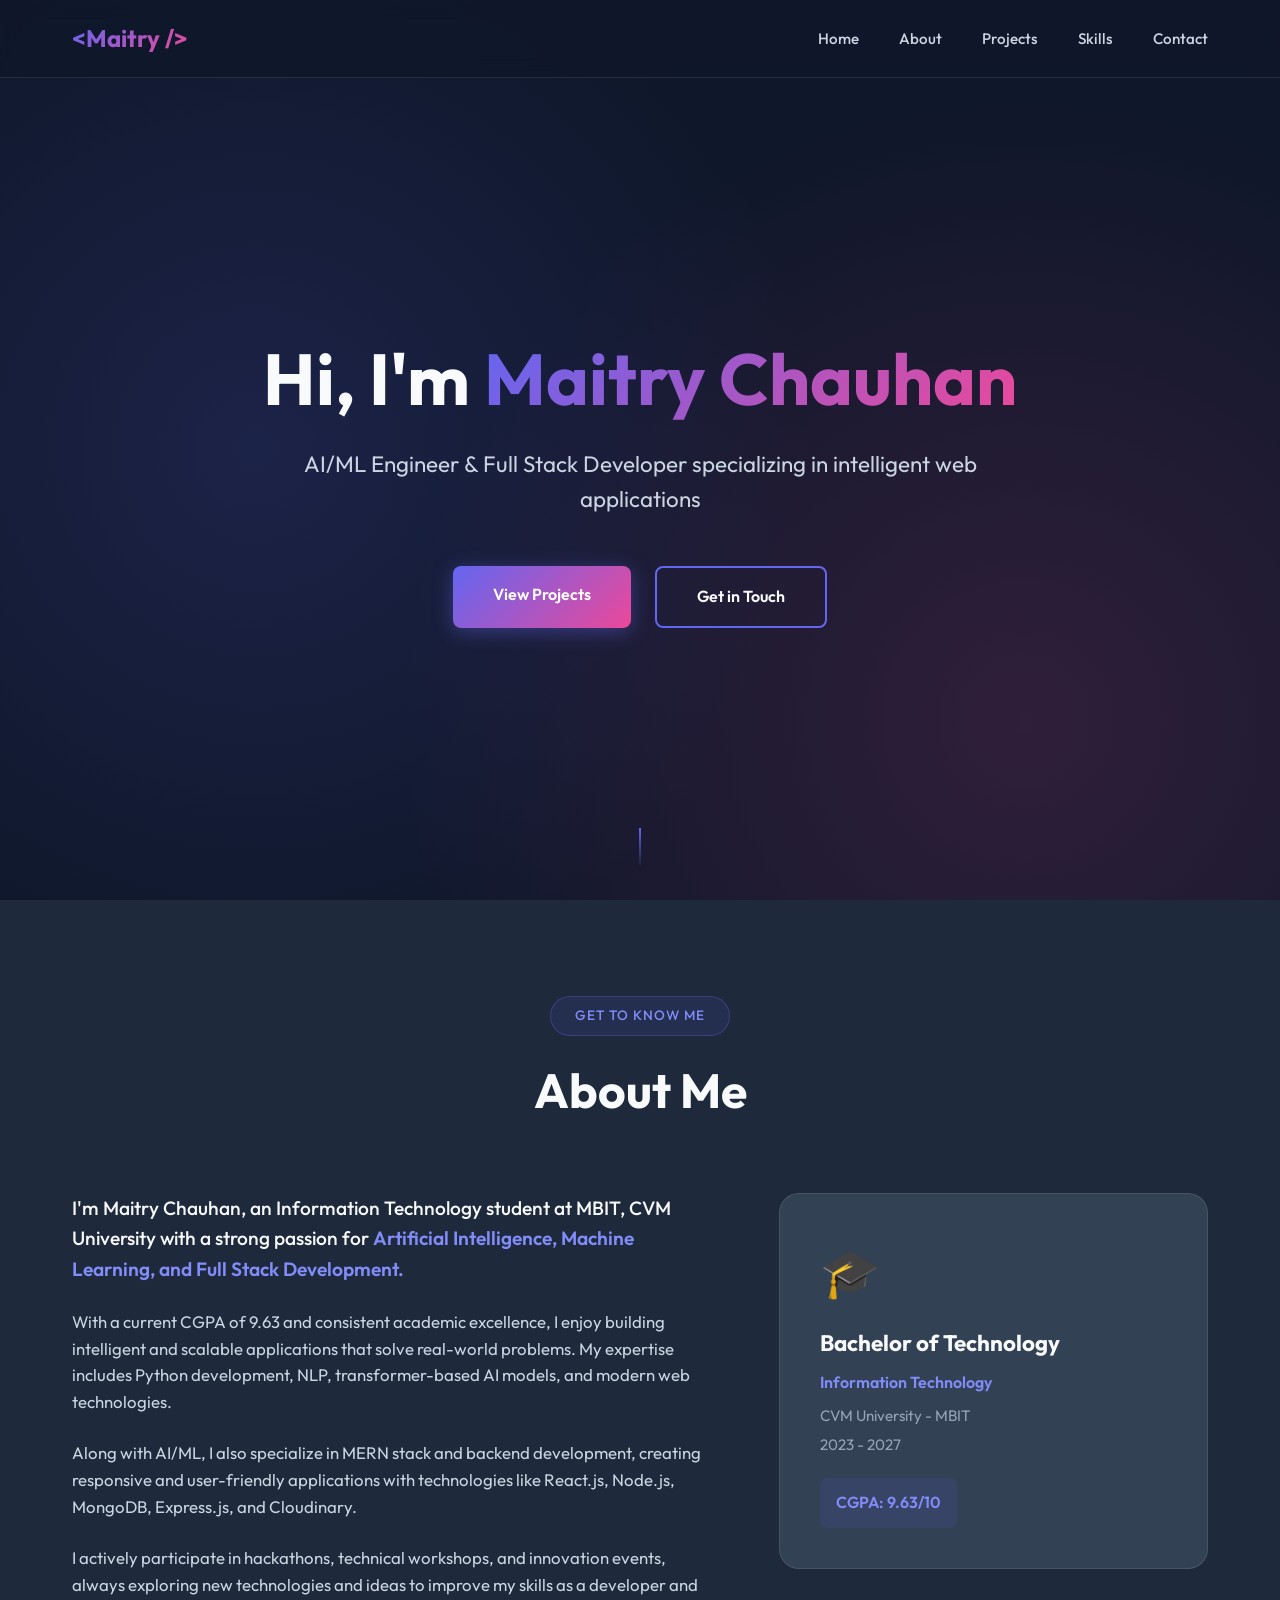
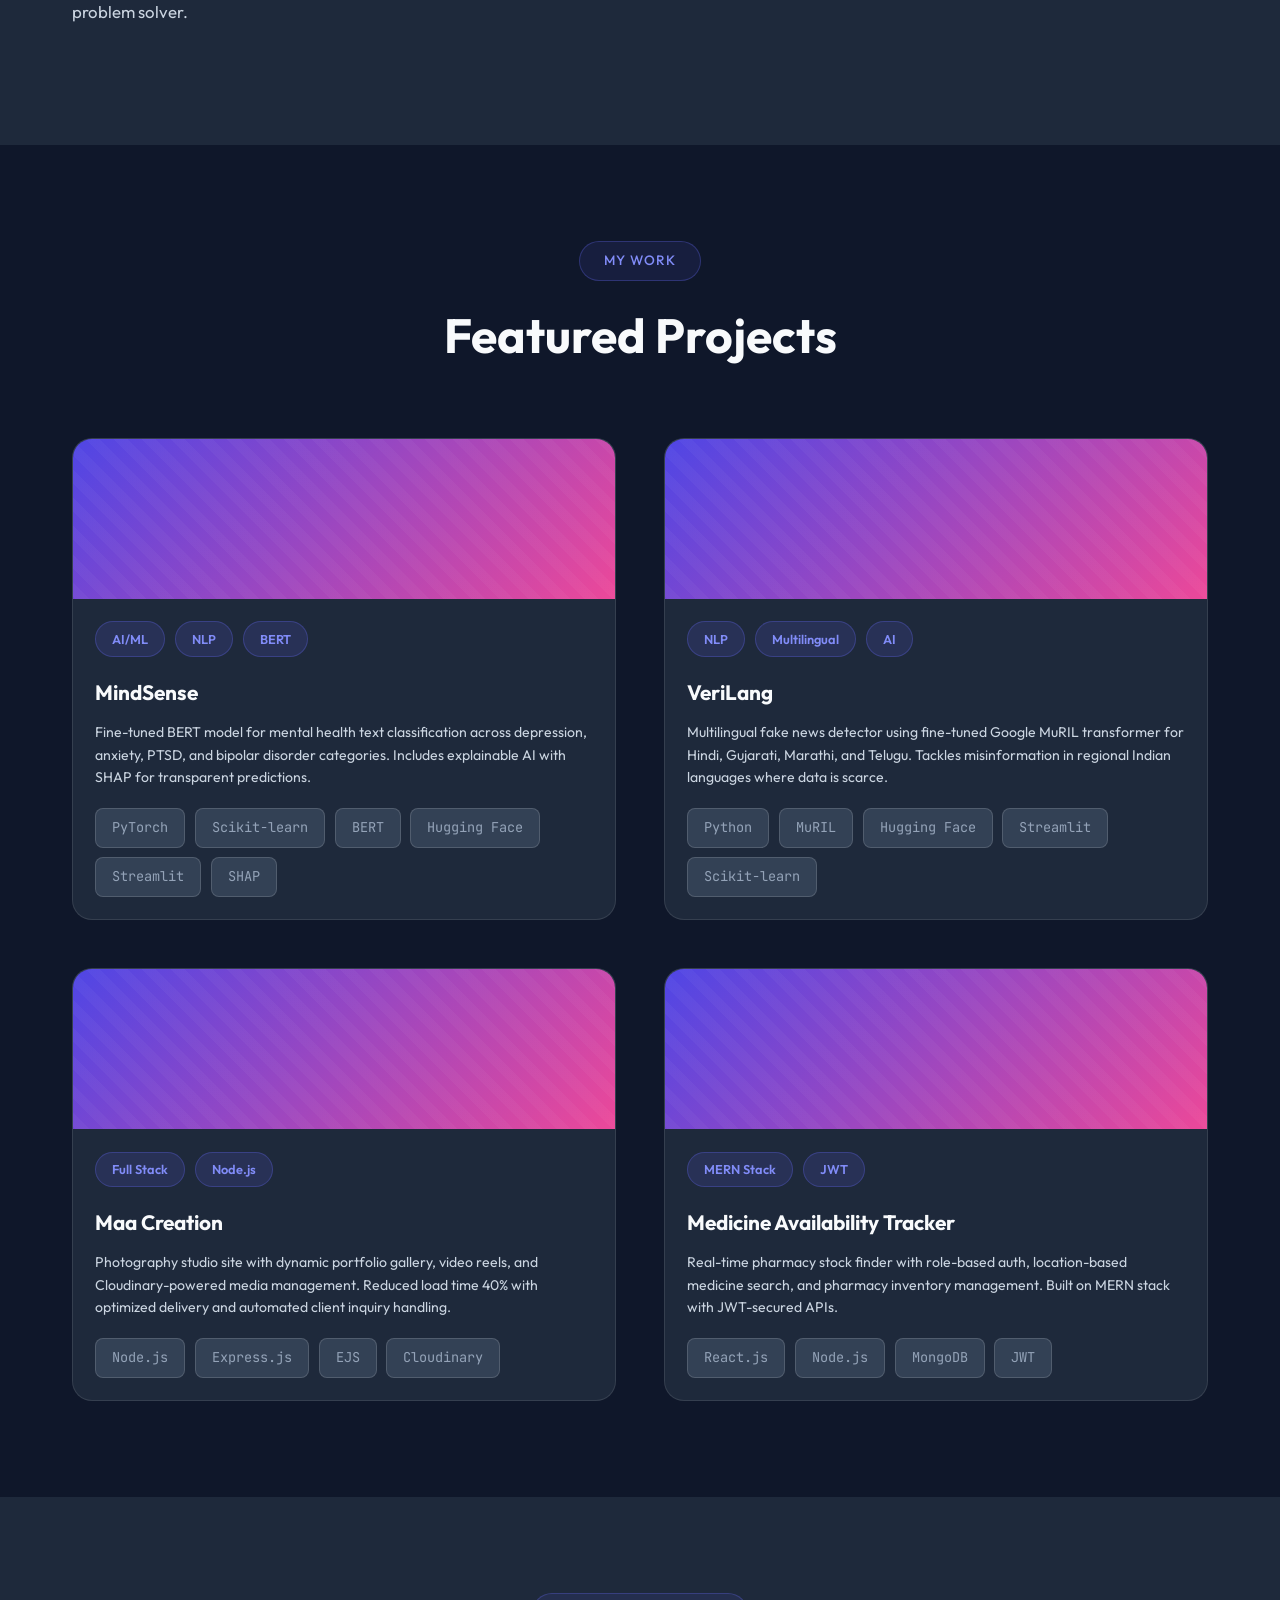
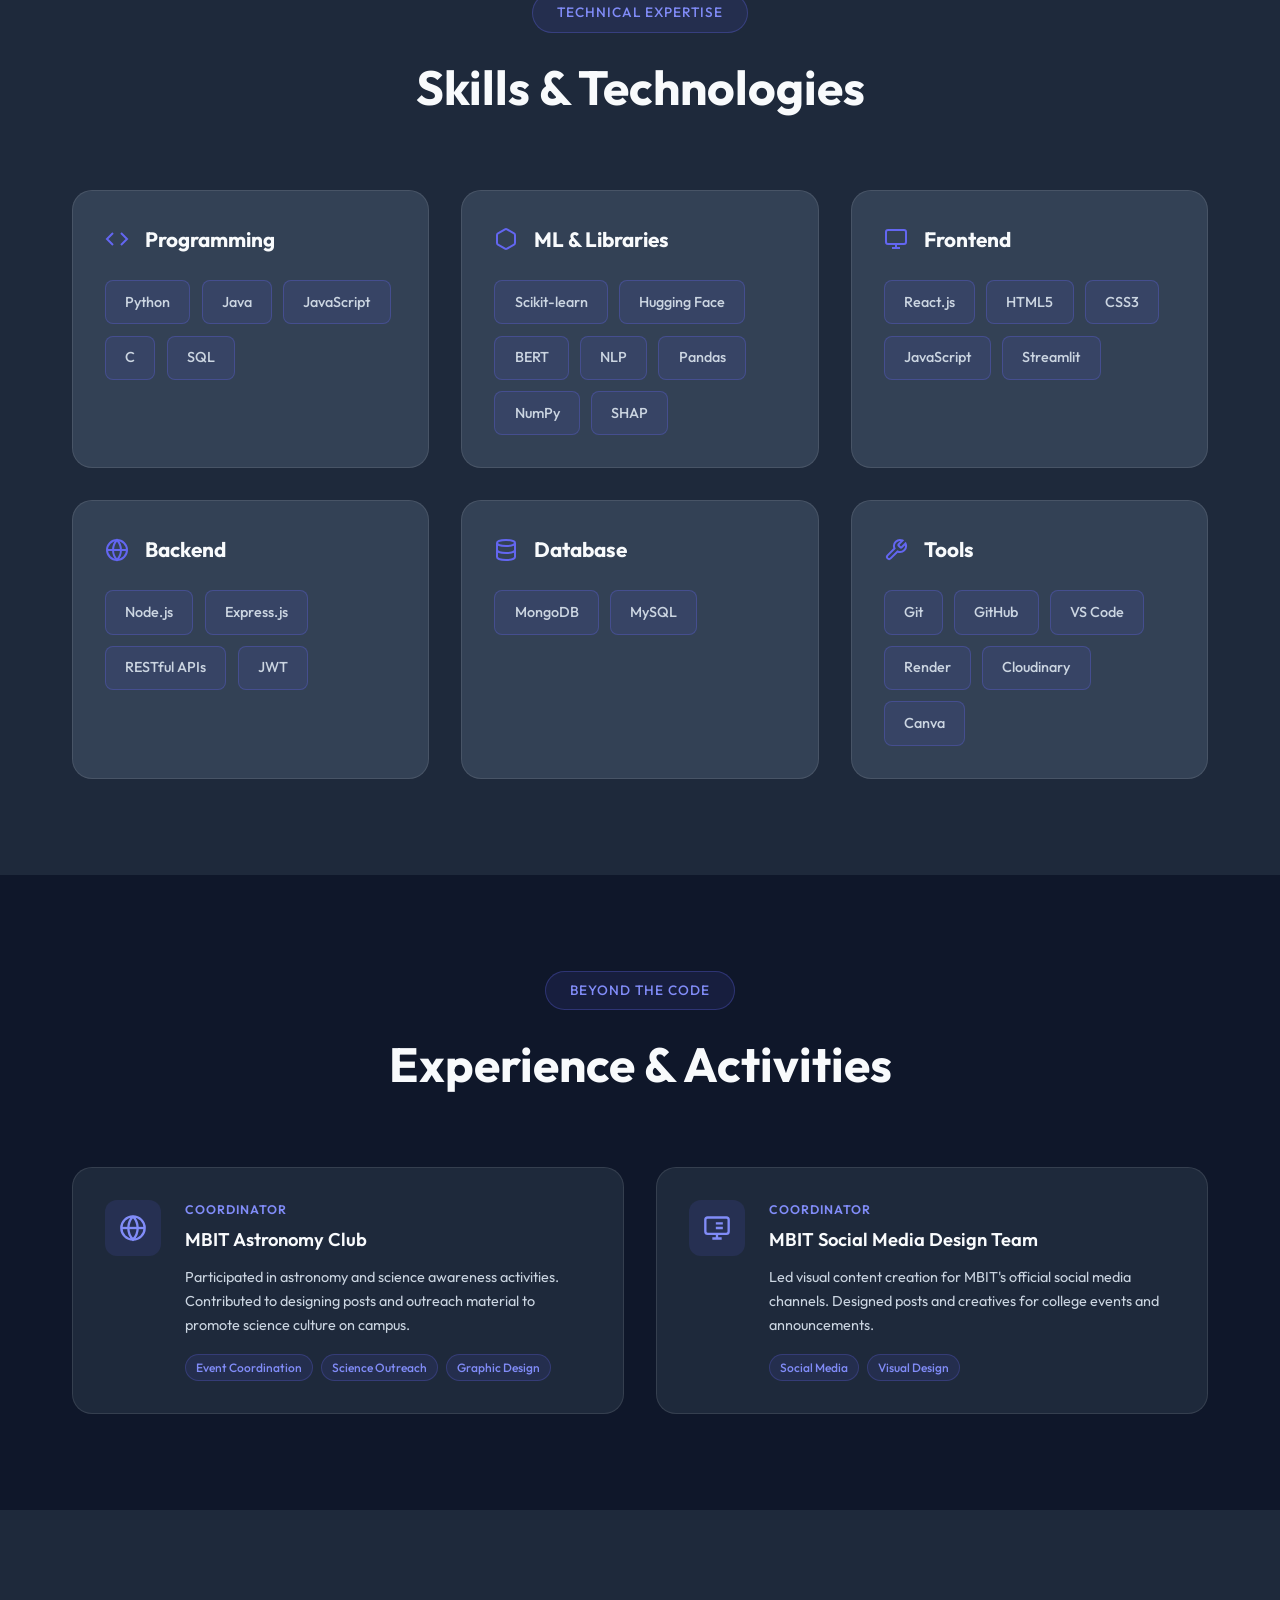
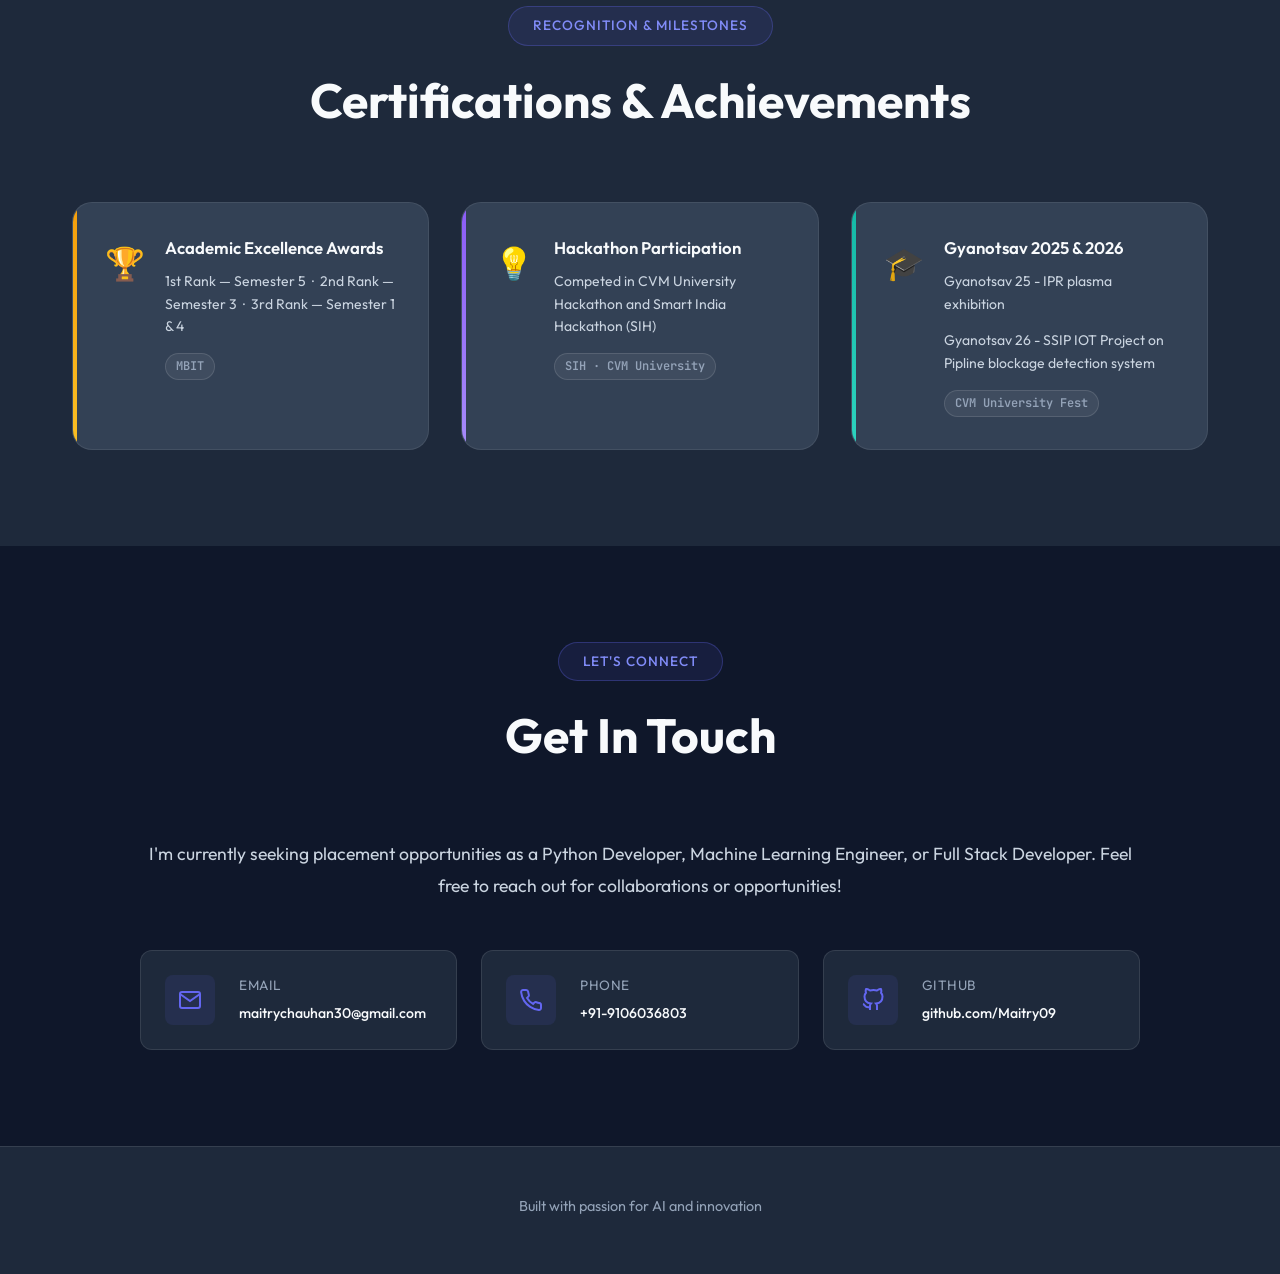
==== index.html @ 86cf78a1 "Rename cv.html to index.html" ====
<!DOCTYPE html>
<html lang="en">
<head>
    <meta charset="UTF-8">
    <meta name="viewport" content="width=device-width, initial-scale=1.0">
    <title>Maitry Chauhan | AI/ML & Full Stack Developer</title>
    <link rel="stylesheet" href="cv.css">
    <link rel="preconnect" href="https://fonts.googleapis.com">
    <link rel="preconnect" href="https://fonts.gstatic.com" crossorigin>
    <link href="https://fonts.googleapis.com/css2?family=Outfit:wght@300;400;500;600;700&family=JetBrains+Mono:wght@400;500&display=swap" rel="stylesheet">
</head>
<body>
    <!-- Navigation -->
    <nav class="navbar">
        <div class="container">
            <div class="nav-brand">&lt;Maitry /&gt;</div>
            <ul class="nav-menu">
                <li><a href="#home" class="nav-link">Home</a></li>
                <li><a href="#about" class="nav-link">About</a></li>
                <li><a href="#projects" class="nav-link">Projects</a></li>
                <li><a href="#skills" class="nav-link">Skills</a></li>
                <li><a href="#contact" class="nav-link">Contact</a></li>
            </ul>
            <div class="hamburger">
                <span></span>
                <span></span>
                <span></span>
            </div>
        </div>
    </nav>

    <!-- Hero Section -->
    <section id="home" class="hero">
        <div class="hero-bg"></div>
        <div class="container">
            <div class="hero-content">
                <h1 class="hero-title">
                    Hi, I'm <span class="gradient-text">Maitry Chauhan</span>
                </h1>
                <p class="hero-subtitle">
                    AI/ML Engineer & Full Stack Developer specializing in intelligent web applications
                </p>
                <div class="hero-cta">
                    <a href="#projects" class="btn btn-primary">View Projects</a>
                    <a href="#contact" class="btn btn-secondary">Get in Touch</a>
                </div>
            </div>
        </div>
        <div class="scroll-indicator">
            <div class="scroll-line"></div>
        </div>
    </section>

    <!-- About Section -->
    <section id="about" class="about">
        <div class="container">
            <div class="section-header">
                <span class="section-tag">Get to know me</span>
                <h2 class="section-title">About Me</h2>
            </div>
            <div class="about-content">
                <div class="about-text">
                    <p class="lead">
                        I'm Maitry Chauhan, an Information Technology student at MBIT, CVM University with a strong passion for 
                        <span class="highlight">Artificial Intelligence, Machine Learning, and Full Stack Development.</span> 
                    </p>
                    <p>
                        With a current CGPA of 9.63 and consistent academic excellence, I enjoy building intelligent and scalable applications that solve real-world problems. My expertise includes Python development, NLP, transformer-based AI models, and modern web technologies.
                    </p>
                    <p>
                        Along with AI/ML, I also specialize in MERN stack and backend development, creating responsive and user-friendly applications with technologies like React.js, Node.js, MongoDB, Express.js, and Cloudinary.
                    </p>
                    <p>
                        I actively participate in hackathons, technical workshops, and innovation events, always exploring new technologies and ideas to improve my skills as a developer and problem solver.
                    </p>
                </div>
                <div class="about-education">
                    <div class="education-card">
                        <div class="education-icon">🎓</div>
                        <h3>Bachelor of Technology</h3>
                        <p class="education-major">Information Technology</p>
                        <p class="education-school">CVM University - MBIT</p>
                        <p class="education-year">2023 - 2027</p>
                        <div class="education-grade">CGPA: 9.63/10</div>
                    </div>
                </div>
            </div>
        </div>
    </section>

    <!-- Projects Section -->
    <section id="projects" class="projects">
        <div class="container">
            <div class="section-header">
                <span class="section-tag">My work</span>
                <h2 class="section-title">Featured Projects</h2>
            </div>
            <div class="projects-grid">
                <!-- Project 1 -->
                <div class="project-card">
                    <div class="project-image">
                        <div class="project-overlay">
                            <div class="project-links">
                                <a href="https://mindsense.streamlit.app" target="_blank" class="project-link">
                                    <svg width="18" height="18" viewBox="0 0 24 24" fill="none" stroke="currentColor" stroke-width="2">
                                        <path d="M18 13v6a2 2 0 0 1-2 2H5a2 2 0 0 1-2-2V8a2 2 0 0 1 2-2h6"></path>
                                        <polyline points="15 3 21 3 21 9"></polyline>
                                        <line x1="10" y1="14" x2="21" y2="3"></line>
                                    </svg>
                                    Live Demo
                                </a>
                                <a href="https://github.com/Maitry09/mindsense-mental-health" target="_blank" class="project-link project-link-gh">
                                    <svg width="18" height="18" viewBox="0 0 24 24" fill="none" stroke="currentColor" stroke-width="2">
                                        <path d="M9 19c-5 1.5-5-2.5-7-3m14 6v-3.87a3.37 3.37 0 0 0-.94-2.61c3.14-.35 6.44-1.54 6.44-7A5.44 5.44 0 0 0 20 4.77 5.07 5.07 0 0 0 19.91 1S18.73.65 16 2.48a13.38 13.38 0 0 0-7 0C6.27.65 5.09 1 5.09 1A5.07 5.07 0 0 0 5 4.77a5.44 5.44 0 0 0-1.5 3.78c0 5.42 3.3 6.61 6.44 7A3.37 3.37 0 0 0 9 18.13V22"></path>
                                    </svg>
                                    GitHub
                                </a>
                            </div>
                        </div>
                    </div>
                    <div class="project-content">
                        <div class="project-tags">
                            <span class="tag">AI/ML</span>
                            <span class="tag">NLP</span>
                            <span class="tag">BERT</span>
                        </div>
                        <h3 class="project-title">MindSense</h3>
                        <p class="project-description">
                            Fine-tuned BERT model for mental health text classification across depression, anxiety, PTSD, and bipolar disorder categories. Includes explainable AI with SHAP for transparent predictions.
                        </p>
                        <div class="project-tech">
                            <span>PyTorch</span>
                            <span>Scikit-learn</span>
                            <span>BERT</span>
                            <span>Hugging Face</span>
                            <span>Streamlit</span>
                            <span>SHAP</span>
                        </div>
                    </div>
                </div>

                <!-- Project 2 -->
                <div class="project-card">
                    <div class="project-image">
                        <div class="project-overlay">
                            <div class="project-links">
                                <a href="https://verilang.streamlit.app" target="_blank" class="project-link">
                                    <svg width="18" height="18" viewBox="0 0 24 24" fill="none" stroke="currentColor" stroke-width="2">
                                        <path d="M18 13v6a2 2 0 0 1-2 2H5a2 2 0 0 1-2-2V8a2 2 0 0 1 2-2h6"></path>
                                        <polyline points="15 3 21 3 21 9"></polyline>
                                        <line x1="10" y1="14" x2="21" y2="3"></line>
                                    </svg>
                                    Live Demo
                                </a>
                                <a href="https://github.com/Maitry09/Misinformation-Detection" target="_blank" class="project-link project-link-gh">
                                    <svg width="18" height="18" viewBox="0 0 24 24" fill="none" stroke="currentColor" stroke-width="2">
                                        <path d="M9 19c-5 1.5-5-2.5-7-3m14 6v-3.87a3.37 3.37 0 0 0-.94-2.61c3.14-.35 6.44-1.54 6.44-7A5.44 5.44 0 0 0 20 4.77 5.07 5.07 0 0 0 19.91 1S18.73.65 16 2.48a13.38 13.38 0 0 0-7 0C6.27.65 5.09 1 5.09 1A5.07 5.07 0 0 0 5 4.77a5.44 5.44 0 0 0-1.5 3.78c0 5.42 3.3 6.61 6.44 7A3.37 3.37 0 0 0 9 18.13V22"></path>
                                    </svg>
                                    GitHub
                                </a>
                            </div>
                        </div>
                    </div>
                    <div class="project-content">
                        <div class="project-tags">
                            <span class="tag">NLP</span>
                            <span class="tag">Multilingual</span>
                            <span class="tag">AI</span>
                        </div>
                        <h3 class="project-title">VeriLang</h3>
                        <p class="project-description">
                            Multilingual fake news detector using fine-tuned Google MuRIL transformer for Hindi, Gujarati, Marathi, and Telugu. Tackles misinformation in regional Indian languages where data is scarce.
                        </p>
                        <div class="project-tech">
                            <span>Python</span>
                            <span>MuRIL</span>
                            <span>Hugging Face</span>
                            <span>Streamlit</span>
                            <span>Scikit-learn</span>
                        </div>
                    </div>
                </div>

                <!-- Project 3 -->
                <div class="project-card">
                    <div class="project-image">
                        <div class="project-overlay">
                            <div class="project-links">
                                <a href="https://mahakali-studio.onrender.com" target="_blank" class="project-link">
                                    <svg width="18" height="18" viewBox="0 0 24 24" fill="none" stroke="currentColor" stroke-width="2">
                                        <path d="M18 13v6a2 2 0 0 1-2 2H5a2 2 0 0 1-2-2V8a2 2 0 0 1 2-2h6"></path>
                                        <polyline points="15 3 21 3 21 9"></polyline>
                                        <line x1="10" y1="14" x2="21" y2="3"></line>
                                    </svg>
                                    Live Demo
                                </a>
                                <a href="https://github.com/Maitry09/Maa-creation" target="_blank" class="project-link project-link-gh">
                                    <svg width="18" height="18" viewBox="0 0 24 24" fill="none" stroke="currentColor" stroke-width="2">
                                        <path d="M9 19c-5 1.5-5-2.5-7-3m14 6v-3.87a3.37 3.37 0 0 0-.94-2.61c3.14-.35 6.44-1.54 6.44-7A5.44 5.44 0 0 0 20 4.77 5.07 5.07 0 0 0 19.91 1S18.73.65 16 2.48a13.38 13.38 0 0 0-7 0C6.27.65 5.09 1 5.09 1A5.07 5.07 0 0 0 5 4.77a5.44 5.44 0 0 0-1.5 3.78c0 5.42 3.3 6.61 6.44 7A3.37 3.37 0 0 0 9 18.13V22"></path>
                                    </svg>
                                    GitHub
                                </a>
                            </div>
                        </div>
                    </div>
                    <div class="project-content">
                        <div class="project-tags">
                            <span class="tag">Full Stack</span>
                            <span class="tag">Node.js</span>
                        </div>
                        <h3 class="project-title">Maa Creation</h3>
                        <p class="project-description">
                            Photography studio site with dynamic portfolio gallery, video reels, and Cloudinary-powered media management. Reduced load time 40% with optimized delivery and automated client inquiry handling.
                        </p>
                        <div class="project-tech">
                            <span>Node.js</span>
                            <span>Express.js</span>
                            <span>EJS</span>
                            <span>Cloudinary</span>
                        </div>
                    </div>
                </div>

                <!-- Project 4 -->
                <div class="project-card">
                    <div class="project-image">
                        <div class="project-overlay">
                            <div class="project-links">
                                <a href="#" target="_blank" class="project-link">
                                    <svg width="18" height="18" viewBox="0 0 24 24" fill="none" stroke="currentColor" stroke-width="2">
                                        <path d="M18 13v6a2 2 0 0 1-2 2H5a2 2 0 0 1-2-2V8a2 2 0 0 1 2-2h6"></path>
                                        <polyline points="15 3 21 3 21 9"></polyline>
                                        <line x1="10" y1="14" x2="21" y2="3"></line>
                                    </svg>
                                    Live Demo
                                </a>
                                <a href="https://github.com/Maitry09/mindsense-mental-health" target="_blank" class="project-link project-link-gh">
                                    <svg width="18" height="18" viewBox="0 0 24 24" fill="none" stroke="currentColor" stroke-width="2">
                                        <path d="M9 19c-5 1.5-5-2.5-7-3m14 6v-3.87a3.37 3.37 0 0 0-.94-2.61c3.14-.35 6.44-1.54 6.44-7A5.44 5.44 0 0 0 20 4.77 5.07 5.07 0 0 0 19.91 1S18.73.65 16 2.48a13.38 13.38 0 0 0-7 0C6.27.65 5.09 1 5.09 1A5.07 5.07 0 0 0 5 4.77a5.44 5.44 0 0 0-1.5 3.78c0 5.42 3.3 6.61 6.44 7A3.37 3.37 0 0 0 9 18.13V22"></path>
                                    </svg>
                                    GitHub
                                </a>
                            </div>
                        </div>
                    </div>
                    <div class="project-content">
                        <div class="project-tags">
                            <span class="tag">MERN Stack</span>
                            <span class="tag">JWT</span>
                        </div>
                        <h3 class="project-title">Medicine Availability Tracker</h3>
                        <p class="project-description">
                            Real-time pharmacy stock finder with role-based auth, location-based medicine search, and pharmacy inventory management. Built on MERN stack with JWT-secured APIs.
                        </p>
                        <div class="project-tech">
                            <span>React.js</span>
                            <span>Node.js</span>
                            <span>MongoDB</span>
                            <span>JWT</span>
                        </div>
                    </div>
                </div>
            </div>
        </div>
    </section>

    <!-- Skills Section -->
    <section id="skills" class="skills">
        <div class="container">
            <div class="section-header">
                <span class="section-tag">Technical expertise</span>
                <h2 class="section-title">Skills & Technologies</h2>
            </div>
            <div class="skills-grid">
                <div class="skill-category">
                    <h3 class="category-title">
                        <svg width="24" height="24" viewBox="0 0 24 24" fill="none" stroke="currentColor" stroke-width="2">
                            <polyline points="16 18 22 12 16 6"></polyline>
                            <polyline points="8 6 2 12 8 18"></polyline>
                        </svg>
                        Programming
                    </h3>
                    <div class="skill-tags">
                        <span class="skill-tag">Python</span>
                        <span class="skill-tag">Java</span>
                        <span class="skill-tag">JavaScript</span>
                        <span class="skill-tag">C</span>
                        <span class="skill-tag">SQL</span>
                    </div>
                </div>

                <div class="skill-category">
                    <h3 class="category-title">
                        <svg width="24" height="24" viewBox="0 0 24 24" fill="none" stroke="currentColor" stroke-width="2">
                            <path d="M21 16V8a2 2 0 0 0-1-1.73l-7-4a2 2 0 0 0-2 0l-7 4A2 2 0 0 0 3 8v8a2 2 0 0 0 1 1.73l7 4a2 2 0 0 0 2 0l7-4A2 2 0 0 0 21 16z"></path>
                        </svg>
                        ML & Libraries
                    </h3>
                    <div class="skill-tags">
                        <span class="skill-tag">Scikit-learn</span>
                        <span class="skill-tag">Hugging Face</span>
                        <span class="skill-tag">BERT</span>
                        <span class="skill-tag">NLP</span>
                        <span class="skill-tag">Pandas</span>
                        <span class="skill-tag">NumPy</span>
                        <span class="skill-tag">SHAP</span>
                    </div>
                </div>

                <div class="skill-category">
                    <h3 class="category-title">
                        <svg width="24" height="24" viewBox="0 0 24 24" fill="none" stroke="currentColor" stroke-width="2">
                            <rect x="2" y="3" width="20" height="14" rx="2" ry="2"></rect>
                            <line x1="8" y1="21" x2="16" y2="21"></line>
                            <line x1="12" y1="17" x2="12" y2="21"></line>
                        </svg>
                        Frontend
                    </h3>
                    <div class="skill-tags">
                        <span class="skill-tag">React.js</span>
                        <span class="skill-tag">HTML5</span>
                        <span class="skill-tag">CSS3</span>
                        <span class="skill-tag">JavaScript</span>
                        <span class="skill-tag">Streamlit</span>
                    </div>
                </div>

                <div class="skill-category">
                    <h3 class="category-title">
                        <svg width="24" height="24" viewBox="0 0 24 24" fill="none" stroke="currentColor" stroke-width="2">
                            <circle cx="12" cy="12" r="10"></circle>
                            <line x1="2" y1="12" x2="22" y2="12"></line>
                            <path d="M12 2a15.3 15.3 0 0 1 4 10 15.3 15.3 0 0 1-4 10 15.3 15.3 0 0 1-4-10 15.3 15.3 0 0 1 4-10z"></path>
                        </svg>
                        Backend
                    </h3>
                    <div class="skill-tags">
                        <span class="skill-tag">Node.js</span>
                        <span class="skill-tag">Express.js</span>
                        <span class="skill-tag">RESTful APIs</span>
                        <span class="skill-tag">JWT</span>
                    </div>
                </div>

                <div class="skill-category">
                    <h3 class="category-title">
                        <svg width="24" height="24" viewBox="0 0 24 24" fill="none" stroke="currentColor" stroke-width="2">
                            <ellipse cx="12" cy="5" rx="9" ry="3"></ellipse>
                            <path d="M21 12c0 1.66-4 3-9 3s-9-1.34-9-3"></path>
                            <path d="M3 5v14c0 1.66 4 3 9 3s9-1.34 9-3V5"></path>
                        </svg>
                        Database
                    </h3>
                    <div class="skill-tags">
                        <span class="skill-tag">MongoDB</span>
                        <span class="skill-tag">MySQL</span>
                    </div>
                </div>

                <div class="skill-category">
                    <h3 class="category-title">
                        <svg width="24" height="24" viewBox="0 0 24 24" fill="none" stroke="currentColor" stroke-width="2">
                            <path d="M14.7 6.3a1 1 0 0 0 0 1.4l1.6 1.6a1 1 0 0 0 1.4 0l3.77-3.77a6 6 0 0 1-7.94 7.94l-6.91 6.91a2.12 2.12 0 0 1-3-3l6.91-6.91a6 6 0 0 1 7.94-7.94l-3.76 3.76z"></path>
                        </svg>
                        Tools
                    </h3>
                    <div class="skill-tags">
                        <span class="skill-tag">Git</span>
                        <span class="skill-tag">GitHub</span>
                        <span class="skill-tag">VS Code</span>
                        <span class="skill-tag">Render</span>
                        <span class="skill-tag">Cloudinary</span>
                        <span class="skill-tag">Canva</span>
                    </div>
                </div>
            </div>
        </div>
    </section>

    <!-- Experience & Activities Section -->
    <section id="experience" class="experience">
        <div class="container">
            <div class="section-header">
                <span class="section-tag">Beyond the code</span>
                <h2 class="section-title">Experience & Activities</h2>
            </div>
            <div class="experience-grid">
                <div class="experience-card">
                    <div class="exp-icon">
                        <svg width="28" height="28" viewBox="0 0 24 24" fill="none" stroke="currentColor" stroke-width="2">
                            <circle cx="12" cy="12" r="10"></circle>
                            <path d="M12 2a14.5 14.5 0 0 0 0 20 14.5 14.5 0 0 0 0-20"></path>
                            <path d="M2 12h20"></path>
                        </svg>
                    </div>
                    <div class="exp-content">
                        <div class="exp-role">Coordinator</div>
                        <h3 class="exp-title">MBIT Astronomy Club</h3>
                        <p class="exp-desc">Participated in astronomy and science awareness activities. Contributed to designing posts and outreach material to promote science culture on campus.</p>
                        <div class="exp-tags">
                            <span class="exp-tag">Event Coordination</span>
                            <span class="exp-tag">Science Outreach</span>
                            <span class="exp-tag">Graphic Design</span>
                        </div>
                    </div>
                </div>
 
                <div class="experience-card">
                    <div class="exp-icon">
                        <svg width="28" height="28" viewBox="0 0 24 24" fill="none" stroke="currentColor" stroke-width="2">
                            <rect x="2" y="3" width="20" height="14" rx="2" ry="2"></rect>
                            <path d="M8 21h8M12 17v4"></path>
                            <path d="M7 8h.01M11 8h6M7 12h.01M11 12h6"></path>
                        </svg>
                    </div>
                    <div class="exp-content">
                        <div class="exp-role">Coordinator</div>
                        <h3 class="exp-title">MBIT Social Media Design Team</h3>
                        <p class="exp-desc">Led visual content creation for MBIT's official social media channels. Designed posts and creatives for college events and announcements.</p>
                        <div class="exp-tags">
                            <span class="exp-tag">Social Media</span>
                            <span class="exp-tag">Visual Design</span>
                        </div>
                    </div>
                </div>
            </div>
        </div>
    </section>
 
    <!-- Certifications & Achievements Section -->
    <section id="certifications" class="certifications">
        <div class="container">
            <div class="section-header">
                <span class="section-tag">Recognition & milestones</span>
                <h2 class="section-title">Certifications & Achievements</h2>
            </div>
            <div class="cert-grid">
 
                <div class="cert-card cert-gold">
                    <div class="cert-icon">🏆</div>
                    <div class="cert-content">
                        <h3 class="cert-title">Academic Excellence Awards</h3>
                        <p class="cert-desc">1st Rank — Semester 5 &nbsp;·&nbsp; 2nd Rank — Semester 3 &nbsp;·&nbsp; 3rd Rank — Semester 1 &amp; 4</p>
                        <span class="cert-badge">MBIT</span>
                    </div>
                </div>
 
                <div class="cert-card cert-purple">
                    <div class="cert-icon">💡</div>
                    <div class="cert-content">
                        <h3 class="cert-title">Hackathon Participation</h3>
                        <p class="cert-desc">Competed in CVM University Hackathon and Smart India Hackathon (SIH)</p>
                        <span class="cert-badge">SIH · CVM University</span>
                    </div>
                </div>
 
                <div class="cert-card cert-teal">
                    <div class="cert-icon">🎓</div>
                    <div class="cert-content">
                        <h3 class="cert-title">Gyanotsav 2025 &amp; 2026</h3>
                        <p class="cert-desc">Gyanotsav 25 - IPR plasma exhibition</p>
                        <p class="cert-desc">Gyanotsav 26 - SSIP IOT Project on Pipline blockage detection system</p>
                        <span class="cert-badge">CVM University Fest</span>
                    </div>
                </div>
 
            </div>
        </div>
    </section>

    <!-- Contact Section -->
    <section id="contact" class="contact">
        <div class="container">
            <div class="section-header">
                <span class="section-tag">Let's connect</span>
                <h2 class="section-title">Get In Touch</h2>
            </div>
            <div class="contact-content">
                <div class="contact-info">
                    <p class="contact-text">
                        I'm currently seeking placement opportunities as a Python Developer, Machine Learning Engineer, 
                        or Full Stack Developer. Feel free to reach out for collaborations or opportunities!
                    </p>
                    <div class="contact-methods">
                        <a href="mailto:maitrychauhan30@gmail.com" class="contact-method">
                            <div class="method-icon">
                                <svg width="24" height="24" viewBox="0 0 24 24" fill="none" stroke="currentColor" stroke-width="2">
                                    <path d="M4 4h16c1.1 0 2 .9 2 2v12c0 1.1-.9 2-2 2H4c-1.1 0-2-.9-2-2V6c0-1.1.9-2 2-2z"></path>
                                    <polyline points="22,6 12,13 2,6"></polyline>
                                </svg>
                            </div>
                            <div class="method-details">
                                <div class="method-label">Email</div>
                                <div class="method-value">maitrychauhan30@gmail.com</div>
                            </div>
                        </a>
                        <a href="tel:+919106036803" class="contact-method">
                            <div class="method-icon">
                                <svg width="24" height="24" viewBox="0 0 24 24" fill="none" stroke="currentColor" stroke-width="2">
                                    <path d="M22 16.92v3a2 2 0 0 1-2.18 2 19.79 19.79 0 0 1-8.63-3.07 19.5 19.5 0 0 1-6-6 19.79 19.79 0 0 1-3.07-8.67A2 2 0 0 1 4.11 2h3a2 2 0 0 1 2 1.72 12.84 12.84 0 0 0 .7 2.81 2 2 0 0 1-.45 2.11L8.09 9.91a16 16 0 0 0 6 6l1.27-1.27a2 2 0 0 1 2.11-.45 12.84 12.84 0 0 0 2.81.7A2 2 0 0 1 22 16.92z"></path>
                                </svg>
                            </div>
                            <div class="method-details">
                                <div class="method-label">Phone</div>
                                <div class="method-value">+91-9106036803</div>
                            </div>
                        </a>
                        <a href="https://linkedin.com/in/maitry-chauhan" target="_blank" class="contact-method">
                            <div class="method-icon">
                                <svg width="24" height="24" viewBox="0 0 24 24" fill="none" stroke="currentColor" stroke-width="2">
                                    <path d="M9 19c-5 1.5-5-2.5-7-3m14 6v-3.87a3.37 3.37 0 0 0-.94-2.61c3.14-.35 6.44-1.54 6.44-7A5.44 5.44 0 0 0 20 4.77 5.07 5.07 0 0 0 19.91 1S18.73.65 16 2.48a13.38 13.38 0 0 0-7 0C6.27.65 5.09 1 5.09 1A5.07 5.07 0 0 0 5 4.77a5.44 5.44 0 0 0-1.5 3.78c0 5.42 3.3 6.61 6.44 7A3.37 3.37 0 0 0 9 18.13V22"></path>
                                </svg>
                            </div>
                            <div class="method-details">
                                <div class="method-label">GitHub</div>
                                <div class="method-value">github.com/Maitry09</div>
                            </div>
                        </a>
                    </div>
                </div>
            </div>
        </div>
    </section>

    <!-- Footer -->
    <footer class="footer">
        <div class="container">
            <div class="footer-content">
                <p class="footer-subtitle">Built with passion for AI and innovation</p>
            </div>
        </div>
    </footer>

    <script src="cv.js"></script>
</body>
</html>
---- cv.css ----
/* ===================================
   RESET & BASE STYLES
   =================================== */
* {
    margin: 0;
    padding: 0;
    box-sizing: border-box;
}

:root {
    /* Color Palette */
    --primary: #6366f1;
    --primary-dark: #4f46e5;
    --primary-light: #818cf8;
    --accent: #ec4899;
    --accent-light: #f472b6;
    
    --bg-primary: #0f172a;
    --bg-secondary: #1e293b;
    --bg-tertiary: #334155;
    
    --text-primary: #f8fafc;
    --text-secondary: #cbd5e1;
    --text-muted: #94a3b8;
    
    --gradient-1: linear-gradient(135deg, #6366f1 0%, #ec4899 100%);
    --gradient-2: linear-gradient(135deg, #3b82f6 0%, #8b5cf6 100%);
    
    /* Spacing */
    --spacing-xs: 0.5rem;
    --spacing-sm: 1rem;
    --spacing-md: 2rem;
    --spacing-lg: 4rem;
    --spacing-xl: 6rem;
    
    /* Typography */
    --font-primary: 'Outfit', sans-serif;
    --font-mono: 'JetBrains Mono', monospace;
    
    /* Shadows */
    --shadow-sm: 0 2px 8px rgba(0, 0, 0, 0.1);
    --shadow-md: 0 4px 16px rgba(0, 0, 0, 0.2);
    --shadow-lg: 0 8px 32px rgba(0, 0, 0, 0.3);
    --shadow-glow: 0 0 40px rgba(99, 102, 241, 0.3);
    
    /* Border Radius */
    --radius-sm: 8px;
    --radius-md: 12px;
    --radius-lg: 20px;
    
    /* Transitions */
    --transition-fast: 0.2s ease;
    --transition-normal: 0.3s ease;
    --transition-slow: 0.5s ease;
}

html {
    scroll-behavior: smooth;
    overflow-x: hidden;
}

body {
    font-family: var(--font-primary);
    background: var(--bg-primary);
    color: var(--text-primary);
    line-height: 1.6;
    overflow-x: hidden;
}

.container {
    max-width: 1200px;
    margin: 0 auto;
    padding: 0 2rem;
}

/* ===================================
   NAVIGATION
   =================================== */
.navbar {
    position: fixed;
    top: 0;
    left: 0;
    right: 0;
    z-index: 1000;
    background: rgba(15, 23, 42, 0.8);
    backdrop-filter: blur(10px);
    border-bottom: 1px solid rgba(255, 255, 255, 0.1);
    transition: var(--transition-normal);
}

.navbar.scrolled {
    background: rgba(15, 23, 42, 0.95);
    box-shadow: var(--shadow-md);
}

.navbar .container {
    display: flex;
    justify-content: space-between;
    align-items: center;
    padding: 1.2rem 2rem;
}

.nav-brand {
    font-size: 1.5rem;
    font-weight: 700;
    background: var(--gradient-1);
    -webkit-background-clip: text;
    -webkit-text-fill-color: transparent;
    background-clip: text;
    cursor: pointer;
}

.nav-menu {
    display: flex;
    list-style: none;
    gap: 2.5rem;
}

.nav-link {
    color: var(--text-secondary);
    text-decoration: none;
    font-weight: 500;
    font-size: 0.95rem;
    transition: var(--transition-fast);
    position: relative;
}

.nav-link::after {
    content: '';
    position: absolute;
    bottom: -5px;
    left: 0;
    width: 0;
    height: 2px;
    background: var(--gradient-1);
    transition: var(--transition-normal);
}

.nav-link:hover {
    color: var(--text-primary);
}

.nav-link:hover::after {
    width: 100%;
}

.nav-link.active {
    color: var(--primary-light);
}

.hamburger {
    display: none;
    flex-direction: column;
    gap: 5px;
    cursor: pointer;
}

.hamburger span {
    width: 25px;
    height: 3px;
    background: var(--text-primary);
    border-radius: 3px;
    transition: var(--transition-normal);
}

/* ===================================
   HERO SECTION
   =================================== */
.hero {
    min-height: 100vh;
    display: flex;
    align-items: center;
    justify-content: center;
    position: relative;
    padding: 8rem 0 4rem;
    overflow: hidden;
}

.hero-bg {
    position: absolute;
    top: 0;
    left: 0;
    right: 0;
    bottom: 0;
    background: radial-gradient(circle at 20% 50%, rgba(99, 102, 241, 0.15) 0%, transparent 50%),
                radial-gradient(circle at 80% 80%, rgba(236, 72, 153, 0.15) 0%, transparent 50%);
    z-index: -1;
}

.hero-content {
    text-align: center;
    animation: fadeInUp 1s ease;
}

.hero-tag {
    display: inline-block;
    padding: 0.5rem 1.5rem;
    background: rgba(99, 102, 241, 0.1);
    border: 1px solid rgba(99, 102, 241, 0.3);
    border-radius: 50px;
    color: var(--primary-light);
    font-size: 0.9rem;
    font-weight: 500;
    margin-bottom: 1.5rem;
    animation: fadeInUp 1s ease 0.2s both;
}

.hero-title {
    font-size: clamp(2.5rem, 6vw, 4.5rem);
    font-weight: 700;
    line-height: 1.2;
    margin-bottom: 1.5rem;
    animation: fadeInUp 1s ease 0.3s both;
}

.gradient-text {
    background: var(--gradient-1);
    -webkit-background-clip: text;
    -webkit-text-fill-color: transparent;
    background-clip: text;
}

.hero-subtitle {
    font-size: clamp(1.1rem, 2vw, 1.4rem);
    color: var(--text-secondary);
    max-width: 700px;
    margin: 0 auto 3rem;
    animation: fadeInUp 1s ease 0.4s both;
}

.hero-stats {
    display: flex;
    justify-content: center;
    gap: 4rem;
    margin-bottom: 3rem;
    animation: fadeInUp 1s ease 0.5s both;
}

.stat-item {
    text-align: center;
}

.stat-number {
    font-size: 2.5rem;
    font-weight: 700;
    background: var(--gradient-1);
    -webkit-background-clip: text;
    -webkit-text-fill-color: transparent;
    background-clip: text;
    margin-bottom: 0.5rem;
}

.stat-label {
    font-size: 0.9rem;
    color: var(--text-muted);
    text-transform: uppercase;
    letter-spacing: 1px;
}

.hero-cta {
    display: flex;
    justify-content: center;
    gap: 1.5rem;
    animation: fadeInUp 1s ease 0.6s both;
}

.btn {
    padding: 1rem 2.5rem;
    border-radius: var(--radius-sm);
    font-weight: 600;
    text-decoration: none;
    transition: var(--transition-normal);
    cursor: pointer;
    font-size: 1rem;
    border: none;
    display: inline-block;
}

.btn-primary {
    background: var(--gradient-1);
    color: white;
    box-shadow: 0 4px 20px rgba(99, 102, 241, 0.4);
}

.btn-primary:hover {
    transform: translateY(-2px);
    box-shadow: 0 6px 30px rgba(99, 102, 241, 0.6);
}

.btn-secondary {
    background: transparent;
    color: var(--text-primary);
    border: 2px solid var(--primary);
}

.btn-secondary:hover {
    background: var(--primary);
    transform: translateY(-2px);
}

.scroll-indicator {
    position: absolute;
    bottom: 2rem;
    left: 50%;
    transform: translateX(-50%);
    animation: bounce 2s infinite;
}

.scroll-line {
    width: 2px;
    height: 40px;
    background: linear-gradient(to bottom, var(--primary), transparent);
}

/* ===================================
   SECTION STYLES
   =================================== */
section {
    padding: var(--spacing-xl) 0;
}

.section-header {
    text-align: center;
    margin-bottom: var(--spacing-lg);
}

.section-tag {
    display: inline-block;
    padding: 0.5rem 1.5rem;
    background: rgba(99, 102, 241, 0.1);
    border: 1px solid rgba(99, 102, 241, 0.3);
    border-radius: 50px;
    color: var(--primary-light);
    font-size: 0.85rem;
    font-weight: 500;
    text-transform: uppercase;
    letter-spacing: 1px;
    margin-bottom: 1rem;
}

.section-title {
    font-size: clamp(2rem, 4vw, 3rem);
    font-weight: 700;
    margin-bottom: 1rem;
}

/* ===================================
   ABOUT SECTION
   =================================== */
.about {
    background: var(--bg-secondary);
}

.about-content {
    display: grid;
    grid-template-columns: 1.5fr 1fr;
    gap: 4rem;
    align-items: start;
}

.about-text p {
    color: var(--text-secondary);
    margin-bottom: 1.5rem;
    font-size: 1.05rem;
}

.about-text .lead {
    font-size: 1.2rem;
    color: var(--text-primary);
    font-weight: 500;
}

.highlight {
    color: var(--primary-light);
    font-weight: 600;
}

.about-highlights {
    margin-top: 2rem;
    display: flex;
    flex-direction: column;
    gap: 1rem;
}

.highlight-item {
    display: flex;
    align-items: center;
    gap: 1rem;
    color: var(--text-secondary);
}

.highlight-item svg {
    color: var(--primary);
    flex-shrink: 0;
}

.education-card {
    background: var(--bg-tertiary);
    padding: 2.5rem;
    border-radius: var(--radius-lg);
    border: 1px solid rgba(255, 255, 255, 0.1);
    transition: var(--transition-normal);
}

.education-card:hover {
    transform: translateY(-5px);
    box-shadow: var(--shadow-lg);
    border-color: var(--primary);
}

.education-icon {
    font-size: 3rem;
    margin-bottom: 1rem;
}

.education-card h3 {
    font-size: 1.4rem;
    margin-bottom: 0.5rem;
}

.education-major {
    color: var(--primary-light);
    font-weight: 600;
    margin-bottom: 0.5rem;
}

.education-school,
.education-year {
    color: var(--text-muted);
    font-size: 0.95rem;
    margin-bottom: 0.3rem;
}

.education-grade {
    margin-top: 1rem;
    padding: 0.75rem 1rem;
    background: rgba(99, 102, 241, 0.1);
    border-radius: var(--radius-sm);
    color: var(--primary-light);
    font-weight: 600;
    display: inline-block;
}

/* ===================================
   PROJECTS SECTION - ENHANCED
   =================================== */
.projects-grid {
    display: grid;
    grid-template-columns: repeat(2, 1fr);
    gap: 3rem;
    margin-top: 3rem;
}

.project-card {
    background: var(--bg-secondary);
    border-radius: var(--radius-lg);
    overflow: hidden;
    border: 1px solid rgba(255, 255, 255, 0.1);
    transition: all 0.4s cubic-bezier(0.175, 0.885, 0.32, 1.275);
    position: relative;
}

.project-card::before {
    content: '';
    position: absolute;
    top: 0;
    left: 0;
    right: 0;
    bottom: 0;
    background: linear-gradient(135deg, rgba(99, 102, 241, 0.1) 0%, rgba(236, 72, 153, 0.1) 100%);
    opacity: 0;
    transition: opacity 0.3s ease;
    pointer-events: none;
    z-index: 1;
}

.project-card:hover::before {
    opacity: 1;
}

.project-card:hover {
    transform: translateY(-15px) scale(1.02);
    box-shadow: 0 20px 60px rgba(99, 102, 241, 0.3);
    border-color: var(--primary);
}

.project-image {
    height: 160px;
    background: linear-gradient(135deg, var(--primary-dark) 0%, var(--accent) 100%);
    position: relative;
    overflow: hidden;
}

.project-image::before {
    content: '';
    position: absolute;
    top: -50%;
    left: -50%;
    width: 200%;
    height: 200%;
    background: repeating-linear-gradient(
        45deg,
        transparent,
        transparent 10px,
        rgba(255, 255, 255, 0.03) 10px,
        rgba(255, 255, 255, 0.03) 20px
    );
    animation: shimmer 20s linear infinite;
}

@keyframes shimmer {
    0% {
        transform: translate(0, 0);
    }
    100% {
        transform: translate(50%, 50%);
    }
}

.project-overlay {
    position: absolute;
    top: 0;
    left: 0;
    right: 0;
    bottom: 0;
    background: rgba(0, 0, 0, 0.85);
    backdrop-filter: blur(5px);
    display: flex;
    align-items: center;
    justify-content: center;
    opacity: 0;
    transition: all 0.4s ease;
    z-index: 2;
}

.project-card:hover .project-overlay {
    opacity: 1;
}

.project-links {
    display: flex;
    gap: 1rem;
    transform: translateY(20px);
    transition: transform 0.4s ease 0.1s;
}

.project-card:hover .project-links {
    transform: translateY(0);
}

.project-link {
    display: flex;
    align-items: center;
    gap: 0.5rem;
    padding: 0.875rem 1.75rem;
    background: var(--gradient-1);
    color: white;
    text-decoration: none;
    border-radius: var(--radius-sm);
    font-weight: 600;
    transition: all 0.3s ease;
    box-shadow: 0 4px 15px rgba(99, 102, 241, 0.4);
}

.project-link:hover {
    transform: scale(1.1) translateY(-3px);
    box-shadow: 0 8px 25px rgba(99, 102, 241, 0.6);
}

.project-link svg {
    transition: transform 0.3s ease;
}

.project-link:hover svg {
    transform: rotate(45deg);
}

.project-link-gh {
    background: rgba(255, 255, 255, 0.12);
    border: 1px solid rgba(255, 255, 255, 0.25);
    box-shadow: none;
}

.project-link-gh:hover {
    background: rgba(255, 255, 255, 0.22);
    box-shadow: 0 8px 25px rgba(255, 255, 255, 0.15);
}

.project-link-gh svg {
    transform: none !important;
}

.project-content {
    padding: 1.4rem;
    position: relative;
    z-index: 2;
}

.project-tags {
    display: flex;
    flex-wrap: wrap;
    gap: 0.6rem;
    margin-bottom: 1.2rem;
}

.tag {
    padding: 0.4rem 1rem;
    background: rgba(99, 102, 241, 0.15);
    color: var(--primary-light);
    border-radius: 50px;
    font-size: 0.8rem;
    font-weight: 600;
    border: 1px solid rgba(99, 102, 241, 0.3);
    transition: all 0.3s ease;
}

.project-card:hover .tag {
    background: rgba(99, 102, 241, 0.25);
    transform: translateY(-2px);
}

.project-title {
    font-size: 1.3rem;
    margin-bottom: 0.75rem;
    color: var(--text-primary);
    font-weight: 700;
    transition: color 0.3s ease;
}

.project-card:hover .project-title {
    color: var(--primary-light);
}

.project-description {
    color: var(--text-secondary);
    margin-bottom: 1.2rem;
    line-height: 1.6;
    font-size: 0.88rem;
}

.project-tech {
    display: flex;
    flex-wrap: wrap;
    gap: 0.6rem;
}

.project-tech span {
    padding: 0.5rem 1rem;
    background: var(--bg-tertiary);
    border: 1px solid rgba(255, 255, 255, 0.15);
    border-radius: var(--radius-sm);
    font-size: 0.85rem;
    color: var(--text-muted);
    font-family: var(--font-mono);
    transition: all 0.3s ease;
}

.project-card:hover .project-tech span {
    border-color: var(--primary);
    color: var(--primary-light);
    transform: translateY(-2px);
}

/* ===================================
   SKILLS SECTION
   =================================== */
.skills {
    background: var(--bg-secondary);
}

.skills-grid {
    display: grid;
    grid-template-columns: repeat(auto-fit, minmax(300px, 1fr));
    gap: 2rem;
}

.skill-category {
    background: var(--bg-tertiary);
    padding: 2rem;
    border-radius: var(--radius-lg);
    border: 1px solid rgba(255, 255, 255, 0.1);
    transition: var(--transition-normal);
}

.skill-category:hover {
    transform: translateY(-5px);
    box-shadow: var(--shadow-md);
    border-color: var(--primary);
}

.category-title {
    display: flex;
    align-items: center;
    gap: 1rem;
    font-size: 1.3rem;
    margin-bottom: 1.5rem;
    color: var(--text-primary);
}

.category-title svg {
    color: var(--primary);
}

.skill-tags {
    display: flex;
    flex-wrap: wrap;
    gap: 0.7rem;
}

.skill-tag {
    padding: 0.6rem 1.2rem;
    background: rgba(99, 102, 241, 0.1);
    border: 1px solid rgba(99, 102, 241, 0.3);
    border-radius: var(--radius-sm);
    color: var(--text-secondary);
    font-size: 0.9rem;
    font-weight: 500;
    transition: var(--transition-fast);
}

.skill-tag:hover {
    background: rgba(99, 102, 241, 0.2);
    color: var(--primary-light);
    transform: scale(1.05);
}

/* ===================================
   CONTACT SECTION - ENHANCED
   =================================== */
.contact-content {
    max-width: 1000px;
    margin: 0 auto;
}

.contact-info {
    text-align: center;
}

.contact-text {
    font-size: 1.1rem;
    color: var(--text-secondary);
    margin-bottom: 3rem;
    line-height: 1.8;
}

.contact-methods {
    display: grid;
    grid-template-columns: repeat(auto-fit, minmax(220px, 1fr));
    gap: 1.5rem;
}

.contact-method {
    display: flex;
    align-items: center;
    gap: 1.5rem;
    padding: 1.5rem;
    background: var(--bg-secondary);
    border-radius: var(--radius-md);
    border: 1px solid rgba(255, 255, 255, 0.1);
    transition: all 0.3s ease;
    text-decoration: none;
    color: var(--text-primary);
    cursor: pointer;
    position: relative;
    overflow: hidden;
}

.contact-method::before {
    content: '';
    position: absolute;
    top: 0;
    left: -100%;
    width: 100%;
    height: 100%;
    background: linear-gradient(90deg, transparent, rgba(99, 102, 241, 0.1), transparent);
    transition: left 0.5s ease;
}

.contact-method:hover::before {
    left: 100%;
}

.contact-method:hover {
    transform: translateY(-8px) scale(1.02);
    box-shadow: 0 10px 30px rgba(99, 102, 241, 0.3);
    border-color: var(--primary);
}

.method-icon {
    width: 50px;
    height: 50px;
    background: rgba(99, 102, 241, 0.1);
    border-radius: var(--radius-sm);
    display: flex;
    align-items: center;
    justify-content: center;
    flex-shrink: 0;
    transition: all 0.3s ease;
}

.contact-method:hover .method-icon {
    background: rgba(99, 102, 241, 0.2);
    transform: rotate(10deg) scale(1.1);
}

.method-icon svg {
    color: var(--primary);
}

.method-details {
    text-align: left;
}

.method-label {
    font-size: 0.85rem;
    color: var(--text-muted);
    margin-bottom: 0.3rem;
    text-transform: uppercase;
    letter-spacing: 0.5px;
}

.method-value {
    font-size: 0.88rem;
    color: var(--text-primary);
    font-weight: 500;
    transition: color 0.3s ease;
    word-break: break-all;
}

.contact-method:hover .method-value {
    color: var(--primary-light);
}

/* ===================================
   FOOTER
   =================================== */
.footer {
    background: var(--bg-secondary);
    padding: 3rem 0;
    text-align: center;
    border-top: 1px solid rgba(255, 255, 255, 0.1);
}

.footer-content p {
    color: var(--text-muted);
    margin-bottom: 0.5rem;
}

.footer-subtitle {
    font-size: 0.9rem;
    color: var(--text-muted);
}

/* ===================================
   ANIMATIONS
   =================================== */
@keyframes fadeInUp {
    from {
        opacity: 0;
        transform: translateY(30px);
    }
    to {
        opacity: 1;
        transform: translateY(0);
    }
}

@keyframes bounce {
    0%, 20%, 50%, 80%, 100% {
        transform: translateX(-50%) translateY(0);
    }
    40% {
        transform: translateX(-50%) translateY(-10px);
    }
    60% {
        transform: translateX(-50%) translateY(-5px);
    }
}

@keyframes rainbow {
    0% { filter: hue-rotate(0deg); }
    100% { filter: hue-rotate(360deg); }
}

.fade-in {
    animation: fadeInUp 0.8s ease;
}

/* ===================================
   RESET & BASE STYLES
   =================================== */
* {
    margin: 0;
    padding: 0;
    box-sizing: border-box;
}

:root {
    /* Color Palette */
    --primary: #6366f1;
    --primary-dark: #4f46e5;
    --primary-light: #818cf8;
    --accent: #ec4899;
    --accent-light: #f472b6;
    
    --bg-primary: #0f172a;
    --bg-secondary: #1e293b;
    --bg-tertiary: #334155;
    
    --text-primary: #f8fafc;
    --text-secondary: #cbd5e1;
    --text-muted: #94a3b8;
    
    --gradient-1: linear-gradient(135deg, #6366f1 0%, #ec4899 100%);
    --gradient-2: linear-gradient(135deg, #3b82f6 0%, #8b5cf6 100%);
    
    /* Spacing */
    --spacing-xs: 0.5rem;
    --spacing-sm: 1rem;
    --spacing-md: 2rem;
    --spacing-lg: 4rem;
    --spacing-xl: 6rem;
    
    /* Typography */
    --font-primary: 'Outfit', sans-serif;
    --font-mono: 'JetBrains Mono', monospace;
    
    /* Shadows */
    --shadow-sm: 0 2px 8px rgba(0, 0, 0, 0.1);
    --shadow-md: 0 4px 16px rgba(0, 0, 0, 0.2);
    --shadow-lg: 0 8px 32px rgba(0, 0, 0, 0.3);
    --shadow-glow: 0 0 40px rgba(99, 102, 241, 0.3);
    
    /* Border Radius */
    --radius-sm: 8px;
    --radius-md: 12px;
    --radius-lg: 20px;
    
    /* Transitions */
    --transition-fast: 0.2s ease;
    --transition-normal: 0.3s ease;
    --transition-slow: 0.5s ease;
}

html {
    scroll-behavior: smooth;
    overflow-x: hidden;
}

body {
    font-family: var(--font-primary);
    background: var(--bg-primary);
    color: var(--text-primary);
    line-height: 1.6;
    overflow-x: hidden;
}

.container {
    max-width: 1200px;
    margin: 0 auto;
    padding: 0 2rem;
}

/* ===================================
   NAVIGATION
   =================================== */
.navbar {
    position: fixed;
    top: 0;
    left: 0;
    right: 0;
    z-index: 1000;
    background: rgba(15, 23, 42, 0.8);
    backdrop-filter: blur(10px);
    border-bottom: 1px solid rgba(255, 255, 255, 0.1);
    transition: var(--transition-normal);
}

.navbar.scrolled {
    background: rgba(15, 23, 42, 0.95);
    box-shadow: var(--shadow-md);
}

.navbar .container {
    display: flex;
    justify-content: space-between;
    align-items: center;
    padding: 1.2rem 2rem;
}

.nav-brand {
    font-size: 1.5rem;
    font-weight: 700;
    background: var(--gradient-1);
    -webkit-background-clip: text;
    -webkit-text-fill-color: transparent;
    background-clip: text;
    cursor: pointer;
}

.nav-menu {
    display: flex;
    list-style: none;
    gap: 2.5rem;
}

.nav-link {
    color: var(--text-secondary);
    text-decoration: none;
    font-weight: 500;
    font-size: 0.95rem;
    transition: var(--transition-fast);
    position: relative;
}

.nav-link::after {
    content: '';
    position: absolute;
    bottom: -5px;
    left: 0;
    width: 0;
    height: 2px;
    background: var(--gradient-1);
    transition: var(--transition-normal);
}

.nav-link:hover {
    color: var(--text-primary);
}

.nav-link:hover::after {
    width: 100%;
}

.nav-link.active {
    color: var(--primary-light);
}

.hamburger {
    display: none;
    flex-direction: column;
    gap: 5px;
    cursor: pointer;
}

.hamburger span {
    width: 25px;
    height: 3px;
    background: var(--text-primary);
    border-radius: 3px;
    transition: var(--transition-normal);
}

/* ===================================
   HERO SECTION
   =================================== */
.hero {
    min-height: 100vh;
    display: flex;
    align-items: center;
    justify-content: center;
    position: relative;
    padding: 8rem 0 4rem;
    overflow: hidden;
}

.hero-bg {
    position: absolute;
    top: 0;
    left: 0;
    right: 0;
    bottom: 0;
    background: radial-gradient(circle at 20% 50%, rgba(99, 102, 241, 0.15) 0%, transparent 50%),
                radial-gradient(circle at 80% 80%, rgba(236, 72, 153, 0.15) 0%, transparent 50%);
    z-index: -1;
}

.hero-content {
    text-align: center;
    animation: fadeInUp 1s ease;
}

.hero-tag {
    display: inline-block;
    padding: 0.5rem 1.5rem;
    background: rgba(99, 102, 241, 0.1);
    border: 1px solid rgba(99, 102, 241, 0.3);
    border-radius: 50px;
    color: var(--primary-light);
    font-size: 0.9rem;
    font-weight: 500;
    margin-bottom: 1.5rem;
    animation: fadeInUp 1s ease 0.2s both;
}

.hero-title {
    font-size: clamp(2.5rem, 6vw, 4.5rem);
    font-weight: 700;
    line-height: 1.2;
    margin-bottom: 1.5rem;
    animation: fadeInUp 1s ease 0.3s both;
}

.gradient-text {
    background: var(--gradient-1);
    -webkit-background-clip: text;
    -webkit-text-fill-color: transparent;
    background-clip: text;
}

.hero-subtitle {
    font-size: clamp(1.1rem, 2vw, 1.4rem);
    color: var(--text-secondary);
    max-width: 700px;
    margin: 0 auto 3rem;
    animation: fadeInUp 1s ease 0.4s both;
}

.hero-stats {
    display: flex;
    justify-content: center;
    gap: 4rem;
    margin-bottom: 3rem;
    animation: fadeInUp 1s ease 0.5s both;
}

.stat-item {
    text-align: center;
}

.stat-number {
    font-size: 2.5rem;
    font-weight: 700;
    background: var(--gradient-1);
    -webkit-background-clip: text;
    -webkit-text-fill-color: transparent;
    background-clip: text;
    margin-bottom: 0.5rem;
}

.stat-label {
    font-size: 0.9rem;
    color: var(--text-muted);
    text-transform: uppercase;
    letter-spacing: 1px;
}

.hero-cta {
    display: flex;
    justify-content: center;
    gap: 1.5rem;
    animation: fadeInUp 1s ease 0.6s both;
}

.btn {
    padding: 1rem 2.5rem;
    border-radius: var(--radius-sm);
    font-weight: 600;
    text-decoration: none;
    transition: var(--transition-normal);
    cursor: pointer;
    font-size: 1rem;
    border: none;
    display: inline-block;
}

.btn-primary {
    background: var(--gradient-1);
    color: white;
    box-shadow: 0 4px 20px rgba(99, 102, 241, 0.4);
}

.btn-primary:hover {
    transform: translateY(-2px);
    box-shadow: 0 6px 30px rgba(99, 102, 241, 0.6);
}

.btn-secondary {
    background: transparent;
    color: var(--text-primary);
    border: 2px solid var(--primary);
}

.btn-secondary:hover {
    background: var(--primary);
    transform: translateY(-2px);
}

.scroll-indicator {
    position: absolute;
    bottom: 2rem;
    left: 50%;
    transform: translateX(-50%);
    animation: bounce 2s infinite;
}

.scroll-line {
    width: 2px;
    height: 40px;
    background: linear-gradient(to bottom, var(--primary), transparent);
}

/* ===================================
   SECTION STYLES
   =================================== */
section {
    padding: var(--spacing-xl) 0;
}

.section-header {
    text-align: center;
    margin-bottom: var(--spacing-lg);
}

.section-tag {
    display: inline-block;
    padding: 0.5rem 1.5rem;
    background: rgba(99, 102, 241, 0.1);
    border: 1px solid rgba(99, 102, 241, 0.3);
    border-radius: 50px;
    color: var(--primary-light);
    font-size: 0.85rem;
    font-weight: 500;
    text-transform: uppercase;
    letter-spacing: 1px;
    margin-bottom: 1rem;
}

.section-title {
    font-size: clamp(2rem, 4vw, 3rem);
    font-weight: 700;
    margin-bottom: 1rem;
}

/* ===================================
   ABOUT SECTION
   =================================== */
.about {
    background: var(--bg-secondary);
}

.about-content {
    display: grid;
    grid-template-columns: 1.5fr 1fr;
    gap: 4rem;
    align-items: start;
}

.about-text p {
    color: var(--text-secondary);
    margin-bottom: 1.5rem;
    font-size: 1.05rem;
}

.about-text .lead {
    font-size: 1.2rem;
    color: var(--text-primary);
    font-weight: 500;
}

.highlight {
    color: var(--primary-light);
    font-weight: 600;
}

.about-highlights {
    margin-top: 2rem;
    display: flex;
    flex-direction: column;
    gap: 1rem;
}

.highlight-item {
    display: flex;
    align-items: center;
    gap: 1rem;
    color: var(--text-secondary);
}

.highlight-item svg {
    color: var(--primary);
    flex-shrink: 0;
}

.education-card {
    background: var(--bg-tertiary);
    padding: 2.5rem;
    border-radius: var(--radius-lg);
    border: 1px solid rgba(255, 255, 255, 0.1);
    transition: var(--transition-normal);
}

.education-card:hover {
    transform: translateY(-5px);
    box-shadow: var(--shadow-lg);
    border-color: var(--primary);
}

.education-icon {
    font-size: 3rem;
    margin-bottom: 1rem;
}

.education-card h3 {
    font-size: 1.4rem;
    margin-bottom: 0.5rem;
}

.education-major {
    color: var(--primary-light);
    font-weight: 600;
    margin-bottom: 0.5rem;
}

.education-school,
.education-year {
    color: var(--text-muted);
    font-size: 0.95rem;
    margin-bottom: 0.3rem;
}

.education-grade {
    margin-top: 1rem;
    padding: 0.75rem 1rem;
    background: rgba(99, 102, 241, 0.1);
    border-radius: var(--radius-sm);
    color: var(--primary-light);
    font-weight: 600;
    display: inline-block;
}

/* ===================================
   PROJECTS SECTION - ENHANCED
   =================================== */
.projects-grid {
    display: grid;
    grid-template-columns: repeat(2, 1fr);
    gap: 3rem;
    margin-top: 3rem;
}

.project-card {
    background: var(--bg-secondary);
    border-radius: var(--radius-lg);
    overflow: hidden;
    border: 1px solid rgba(255, 255, 255, 0.1);
    transition: all 0.4s cubic-bezier(0.175, 0.885, 0.32, 1.275);
    position: relative;
}

.project-card::before {
    content: '';
    position: absolute;
    top: 0;
    left: 0;
    right: 0;
    bottom: 0;
    background: linear-gradient(135deg, rgba(99, 102, 241, 0.1) 0%, rgba(236, 72, 153, 0.1) 100%);
    opacity: 0;
    transition: opacity 0.3s ease;
    pointer-events: none;
    z-index: 1;
}

.project-card:hover::before {
    opacity: 1;
}

.project-card:hover {
    transform: translateY(-15px) scale(1.02);
    box-shadow: 0 20px 60px rgba(99, 102, 241, 0.3);
    border-color: var(--primary);
}

.project-image {
    height: 160px;
    background: linear-gradient(135deg, var(--primary-dark) 0%, var(--accent) 100%);
    position: relative;
    overflow: hidden;
}

.project-image::before {
    content: '';
    position: absolute;
    top: -50%;
    left: -50%;
    width: 200%;
    height: 200%;
    background: repeating-linear-gradient(
        45deg,
        transparent,
        transparent 10px,
        rgba(255, 255, 255, 0.03) 10px,
        rgba(255, 255, 255, 0.03) 20px
    );
    animation: shimmer 20s linear infinite;
}

@keyframes shimmer {
    0% {
        transform: translate(0, 0);
    }
    100% {
        transform: translate(50%, 50%);
    }
}

.project-overlay {
    position: absolute;
    top: 0;
    left: 0;
    right: 0;
    bottom: 0;
    background: rgba(0, 0, 0, 0.85);
    backdrop-filter: blur(5px);
    display: flex;
    align-items: center;
    justify-content: center;
    opacity: 0;
    transition: all 0.4s ease;
    z-index: 2;
}

.project-card:hover .project-overlay {
    opacity: 1;
}

.project-links {
    display: flex;
    gap: 1rem;
    transform: translateY(20px);
    transition: transform 0.4s ease 0.1s;
}

.project-card:hover .project-links {
    transform: translateY(0);
}

.project-link {
    display: flex;
    align-items: center;
    gap: 0.5rem;
    padding: 0.875rem 1.75rem;
    background: var(--gradient-1);
    color: white;
    text-decoration: none;
    border-radius: var(--radius-sm);
    font-weight: 600;
    transition: all 0.3s ease;
    box-shadow: 0 4px 15px rgba(99, 102, 241, 0.4);
}

.project-link:hover {
    transform: scale(1.1) translateY(-3px);
    box-shadow: 0 8px 25px rgba(99, 102, 241, 0.6);
}

.project-link svg {
    transition: transform 0.3s ease;
}

.project-link:hover svg {
    transform: rotate(45deg);
}

.project-link-gh {
    background: rgba(255, 255, 255, 0.12);
    border: 1px solid rgba(255, 255, 255, 0.25);
    box-shadow: none;
}

.project-link-gh:hover {
    background: rgba(255, 255, 255, 0.22);
    box-shadow: 0 8px 25px rgba(255, 255, 255, 0.15);
}

.project-link-gh svg {
    transform: none !important;
}

.project-content {
    padding: 1.4rem;
    position: relative;
    z-index: 2;
}

.project-tags {
    display: flex;
    flex-wrap: wrap;
    gap: 0.6rem;
    margin-bottom: 1.2rem;
}

.tag {
    padding: 0.4rem 1rem;
    background: rgba(99, 102, 241, 0.15);
    color: var(--primary-light);
    border-radius: 50px;
    font-size: 0.8rem;
    font-weight: 600;
    border: 1px solid rgba(99, 102, 241, 0.3);
    transition: all 0.3s ease;
}

.project-card:hover .tag {
    background: rgba(99, 102, 241, 0.25);
    transform: translateY(-2px);
}

.project-title {
    font-size: 1.3rem;
    margin-bottom: 0.75rem;
    color: var(--text-primary);
    font-weight: 700;
    transition: color 0.3s ease;
}

.project-card:hover .project-title {
    color: var(--primary-light);
}

.project-description {
    color: var(--text-secondary);
    margin-bottom: 1.2rem;
    line-height: 1.6;
    font-size: 0.88rem;
}

.project-tech {
    display: flex;
    flex-wrap: wrap;
    gap: 0.6rem;
}

.project-tech span {
    padding: 0.5rem 1rem;
    background: var(--bg-tertiary);
    border: 1px solid rgba(255, 255, 255, 0.15);
    border-radius: var(--radius-sm);
    font-size: 0.85rem;
    color: var(--text-muted);
    font-family: var(--font-mono);
    transition: all 0.3s ease;
}

.project-card:hover .project-tech span {
    border-color: var(--primary);
    color: var(--primary-light);
    transform: translateY(-2px);
}

/* ===================================
   SKILLS SECTION
   =================================== */
.skills {
    background: var(--bg-secondary);
}

.skills-grid {
    display: grid;
    grid-template-columns: repeat(auto-fit, minmax(300px, 1fr));
    gap: 2rem;
}

.skill-category {
    background: var(--bg-tertiary);
    padding: 2rem;
    border-radius: var(--radius-lg);
    border: 1px solid rgba(255, 255, 255, 0.1);
    transition: var(--transition-normal);
}

.skill-category:hover {
    transform: translateY(-5px);
    box-shadow: var(--shadow-md);
    border-color: var(--primary);
}

.category-title {
    display: flex;
    align-items: center;
    gap: 1rem;
    font-size: 1.3rem;
    margin-bottom: 1.5rem;
    color: var(--text-primary);
}

.category-title svg {
    color: var(--primary);
}

.skill-tags {
    display: flex;
    flex-wrap: wrap;
    gap: 0.7rem;
}

.skill-tag {
    padding: 0.6rem 1.2rem;
    background: rgba(99, 102, 241, 0.1);
    border: 1px solid rgba(99, 102, 241, 0.3);
    border-radius: var(--radius-sm);
    color: var(--text-secondary);
    font-size: 0.9rem;
    font-weight: 500;
    transition: var(--transition-fast);
}

.skill-tag:hover {
    background: rgba(99, 102, 241, 0.2);
    color: var(--primary-light);
    transform: scale(1.05);
}

/* ===================================
   EXPERIENCE & ACTIVITIES
   =================================== */
.experience {
    background: var(--bg-primary);
}

.experience-grid {
    display: grid;
    grid-template-columns: repeat(auto-fit, minmax(320px, 1fr));
    gap: 2rem;
}

.experience-card {
    background: var(--bg-secondary);
    border: 1px solid rgba(255, 255, 255, 0.1);
    border-radius: var(--radius-lg);
    padding: 2rem;
    display: flex;
    gap: 1.5rem;
    align-items: flex-start;
    transition: var(--transition-normal);
}

.experience-card:hover {
    transform: translateY(-6px);
    border-color: var(--primary);
    box-shadow: 0 12px 40px rgba(99, 102, 241, 0.2);
}

.exp-icon {
    width: 56px;
    height: 56px;
    background: rgba(99, 102, 241, 0.12);
    border-radius: var(--radius-md);
    display: flex;
    align-items: center;
    justify-content: center;
    flex-shrink: 0;
    color: var(--primary-light);
    transition: var(--transition-normal);
}

.experience-card:hover .exp-icon {
    background: rgba(99, 102, 241, 0.25);
    transform: rotate(6deg) scale(1.05);
}

.exp-role {
    font-size: 0.78rem;
    font-weight: 600;
    color: var(--primary-light);
    text-transform: uppercase;
    letter-spacing: 0.08em;
    margin-bottom: 0.3rem;
}

.exp-title {
    font-size: 1.15rem;
    font-weight: 600;
    color: var(--text-primary);
    margin-bottom: 0.75rem;
}

.exp-desc {
    font-size: 0.9rem;
    color: var(--text-secondary);
    line-height: 1.65;
    margin-bottom: 1rem;
}

.exp-tags {
    display: flex;
    flex-wrap: wrap;
    gap: 0.5rem;
}

.exp-tag {
    font-size: 0.75rem;
    padding: 3px 10px;
    border-radius: 50px;
    background: rgba(99, 102, 241, 0.1);
    border: 1px solid rgba(99, 102, 241, 0.25);
    color: var(--primary-light);
    font-weight: 500;
}

/* ===================================
   CERTIFICATIONS & ACHIEVEMENTS
   =================================== */
.certifications {
    background: var(--bg-secondary);
}

.cert-grid {
    display: grid;
    grid-template-columns: repeat(auto-fit, minmax(280px, 1fr));
    gap: 2rem;
}

.cert-card {
    background: var(--bg-tertiary);
    border-radius: var(--radius-lg);
    padding: 2rem;
    display: flex;
    gap: 1.25rem;
    align-items: flex-start;
    border: 1px solid rgba(255, 255, 255, 0.08);
    transition: var(--transition-normal);
    position: relative;
    overflow: hidden;
}

.cert-card::before {
    content: '';
    position: absolute;
    top: 0;
    left: 0;
    width: 4px;
    height: 100%;
    border-radius: 4px 0 0 4px;
}

.cert-gold::before  { background: linear-gradient(to bottom, #f59e0b, #fbbf24); }
.cert-purple::before { background: linear-gradient(to bottom, #8b5cf6, #a78bfa); }
.cert-teal::before  { background: linear-gradient(to bottom, #14b8a6, #2dd4bf); }

.cert-card:hover {
    transform: translateY(-6px);
    box-shadow: 0 12px 40px rgba(0, 0, 0, 0.25);
    border-color: rgba(255, 255, 255, 0.15);
}

.cert-icon {
    font-size: 2rem;
    flex-shrink: 0;
    margin-top: 0.2rem;
}

.cert-title {
    font-size: 1.05rem;
    font-weight: 600;
    color: var(--text-primary);
    margin-bottom: 0.5rem;
}

.cert-desc {
    font-size: 0.875rem;
    color: var(--text-secondary);
    line-height: 1.6;
    margin-bottom: 0.9rem;
}

.cert-badge {
    display: inline-block;
    font-size: 0.75rem;
    font-weight: 600;
    padding: 3px 10px;
    border-radius: 50px;
    background: rgba(255, 255, 255, 0.06);
    border: 1px solid rgba(255, 255, 255, 0.12);
    color: var(--text-muted);
    font-family: var(--font-mono);
}

/* ===================================
   CONTACT SECTION - ENHANCED
   =================================== */
.contact-content {
    max-width: 1000px;
    margin: 0 auto;
}

.contact-info {
    text-align: center;
}

.contact-text {
    font-size: 1.1rem;
    color: var(--text-secondary);
    margin-bottom: 3rem;
    line-height: 1.8;
}

.contact-methods {
    display: grid;
    grid-template-columns: repeat(auto-fit, minmax(220px, 1fr));
    gap: 1.5rem;
}

.contact-method {
    display: flex;
    align-items: center;
    gap: 1.5rem;
    padding: 1.5rem;
    background: var(--bg-secondary);
    border-radius: var(--radius-md);
    border: 1px solid rgba(255, 255, 255, 0.1);
    transition: all 0.3s ease;
    text-decoration: none;
    color: var(--text-primary);
    cursor: pointer;
    position: relative;
    overflow: hidden;
}

.contact-method::before {
    content: '';
    position: absolute;
    top: 0;
    left: -100%;
    width: 100%;
    height: 100%;
    background: linear-gradient(90deg, transparent, rgba(99, 102, 241, 0.1), transparent);
    transition: left 0.5s ease;
}

.contact-method:hover::before {
    left: 100%;
}

.contact-method:hover {
    transform: translateY(-8px) scale(1.02);
    box-shadow: 0 10px 30px rgba(99, 102, 241, 0.3);
    border-color: var(--primary);
}

.method-icon {
    width: 50px;
    height: 50px;
    background: rgba(99, 102, 241, 0.1);
    border-radius: var(--radius-sm);
    display: flex;
    align-items: center;
    justify-content: center;
    flex-shrink: 0;
    transition: all 0.3s ease;
}

.contact-method:hover .method-icon {
    background: rgba(99, 102, 241, 0.2);
    transform: rotate(10deg) scale(1.1);
}

.method-icon svg {
    color: var(--primary);
}

.method-details {
    text-align: left;
}

.method-label {
    font-size: 0.85rem;
    color: var(--text-muted);
    margin-bottom: 0.3rem;
    text-transform: uppercase;
    letter-spacing: 0.5px;
}

.method-value {
    font-size: 0.88rem;
    color: var(--text-primary);
    font-weight: 500;
    transition: color 0.3s ease;
    word-break: break-all;
}

.contact-method:hover .method-value {
    color: var(--primary-light);
}

/* ===================================
   FOOTER
   =================================== */
.footer {
    background: var(--bg-secondary);
    padding: 3rem 0;
    text-align: center;
    border-top: 1px solid rgba(255, 255, 255, 0.1);
}

.footer-content p {
    color: var(--text-muted);
    margin-bottom: 0.5rem;
}

.footer-subtitle {
    font-size: 0.9rem;
    color: var(--text-muted);
}

/* ===================================
   ANIMATIONS
   =================================== */
@keyframes fadeInUp {
    from {
        opacity: 0;
        transform: translateY(30px);
    }
    to {
        opacity: 1;
        transform: translateY(0);
    }
}

@keyframes bounce {
    0%, 20%, 50%, 80%, 100% {
        transform: translateX(-50%) translateY(0);
    }
    40% {
        transform: translateX(-50%) translateY(-10px);
    }
    60% {
        transform: translateX(-50%) translateY(-5px);
    }
}

@keyframes rainbow {
    0% { filter: hue-rotate(0deg); }
    100% { filter: hue-rotate(360deg); }
}

.fade-in {
    animation: fadeInUp 0.8s ease;
}

/* ===================================
   RESPONSIVE DESIGN
   =================================== */
@media (max-width: 968px) {
    .about-content {
        grid-template-columns: 1fr;
        gap: 3rem;
    }
    
    .hero-stats {
        gap: 2rem;
    }
    
    .projects-grid {
        grid-template-columns: 1fr;
        gap: 2.5rem;
    }
    
    .skills-grid {
        grid-template-columns: 1fr;
    }
}

@media (max-width: 768px) {
    .navbar .container {
        padding: 1rem 1.5rem;
    }
    
    .nav-menu {
        position: fixed;
        top: 70px;
        left: -100%;
        flex-direction: column;
        background: rgba(15, 23, 42, 0.98);
        backdrop-filter: blur(10px);
        width: 100%;
        padding: 2rem;
        gap: 1.5rem;
        transition: var(--transition-normal);
        border-bottom: 1px solid rgba(255, 255, 255, 0.1);
    }
    
    .nav-menu.active {
        left: 0;
    }
    
    .hamburger {
        display: flex;
    }
    
    .hamburger.active span:nth-child(1) {
        transform: rotate(45deg) translate(8px, 8px);
    }
    
    .hamburger.active span:nth-child(2) {
        opacity: 0;
    }
    
    .hamburger.active span:nth-child(3) {
        transform: rotate(-45deg) translate(7px, -7px);
    }
    
    .hero {
        padding: 6rem 0 3rem;
    }
    
    .hero-stats {
        flex-direction: column;
        gap: 1.5rem;
    }
    
    .hero-cta {
        flex-direction: column;
        gap: 1rem;
    }
    
    .btn {
        width: 100%;
        text-align: center;
    }
    
    .container {
        padding: 0 1.5rem;
    }
    
    section {
        padding: var(--spacing-lg) 0;
    }
    
    .contact-methods {
        grid-template-columns: 1fr;
    }
    
    .projects-grid {
        grid-template-columns: 1fr;
    }
}

@media (max-width: 480px) {
    .hero-title {
        font-size: 2rem;
    }
    
    .section-title {
        font-size: 1.8rem;
    }
    
    .stat-number {
        font-size: 2rem;
    }
}

/* ===================================
   UTILITY CLASSES
   =================================== */
.text-center {
    text-align: center;
}

.mt-1 { margin-top: 1rem; }
.mt-2 { margin-top: 2rem; }
.mt-3 { margin-top: 3rem; }

.mb-1 { margin-bottom: 1rem; }
.mb-2 { margin-bottom: 2rem; }
.mb-3 { margin-bottom: 3rem; }

/* ===================================
   RESPONSIVE DESIGN
   =================================== */
@media (max-width: 968px) {
    .about-content {
        grid-template-columns: 1fr;
        gap: 3rem;
    }
    
    .hero-stats {
        gap: 2rem;
    }
    
    .projects-grid {
        grid-template-columns: 1fr;
        gap: 2.5rem;
    }
    
    .skills-grid {
        grid-template-columns: 1fr;
    }
}

@media (max-width: 768px) {
    .navbar .container {
        padding: 1rem 1.5rem;
    }
    
    .nav-menu {
        position: fixed;
        top: 70px;
        left: -100%;
        flex-direction: column;
        background: rgba(15, 23, 42, 0.98);
        backdrop-filter: blur(10px);
        width: 100%;
        padding: 2rem;
        gap: 1.5rem;
        transition: var(--transition-normal);
        border-bottom: 1px solid rgba(255, 255, 255, 0.1);
    }
    
    .nav-menu.active {
        left: 0;
    }
    
    .hamburger {
        display: flex;
    }
    
    .hamburger.active span:nth-child(1) {
        transform: rotate(45deg) translate(8px, 8px);
    }
    
    .hamburger.active span:nth-child(2) {
        opacity: 0;
    }
    
    .hamburger.active span:nth-child(3) {
        transform: rotate(-45deg) translate(7px, -7px);
    }
    
    .hero {
        padding: 6rem 0 3rem;
    }
    
    .hero-stats {
        flex-direction: column;
        gap: 1.5rem;
    }
    
    .hero-cta {
        flex-direction: column;
        gap: 1rem;
    }
    
    .btn {
        width: 100%;
        text-align: center;
    }
    
    .container {
        padding: 0 1.5rem;
    }
    
    section {
        padding: var(--spacing-lg) 0;
    }
    
    .contact-methods {
        grid-template-columns: 1fr;
    }
    
    .projects-grid {
        grid-template-columns: 1fr;
    }
}

@media (max-width: 480px) {
    .hero-title {
        font-size: 2rem;
    }
    
    .section-title {
        font-size: 1.8rem;
    }
    
    .stat-number {
        font-size: 2rem;
    }
}

/* ===================================
   UTILITY CLASSES
   =================================== */
.text-center {
    text-align: center;
}

.mt-1 { margin-top: 1rem; }
.mt-2 { margin-top: 2rem; }
.mt-3 { margin-top: 3rem; }

.mb-1 { margin-bottom: 1rem; }
.mb-2 { margin-bottom: 2rem; }
.mb-3 { margin-bottom: 3rem; }
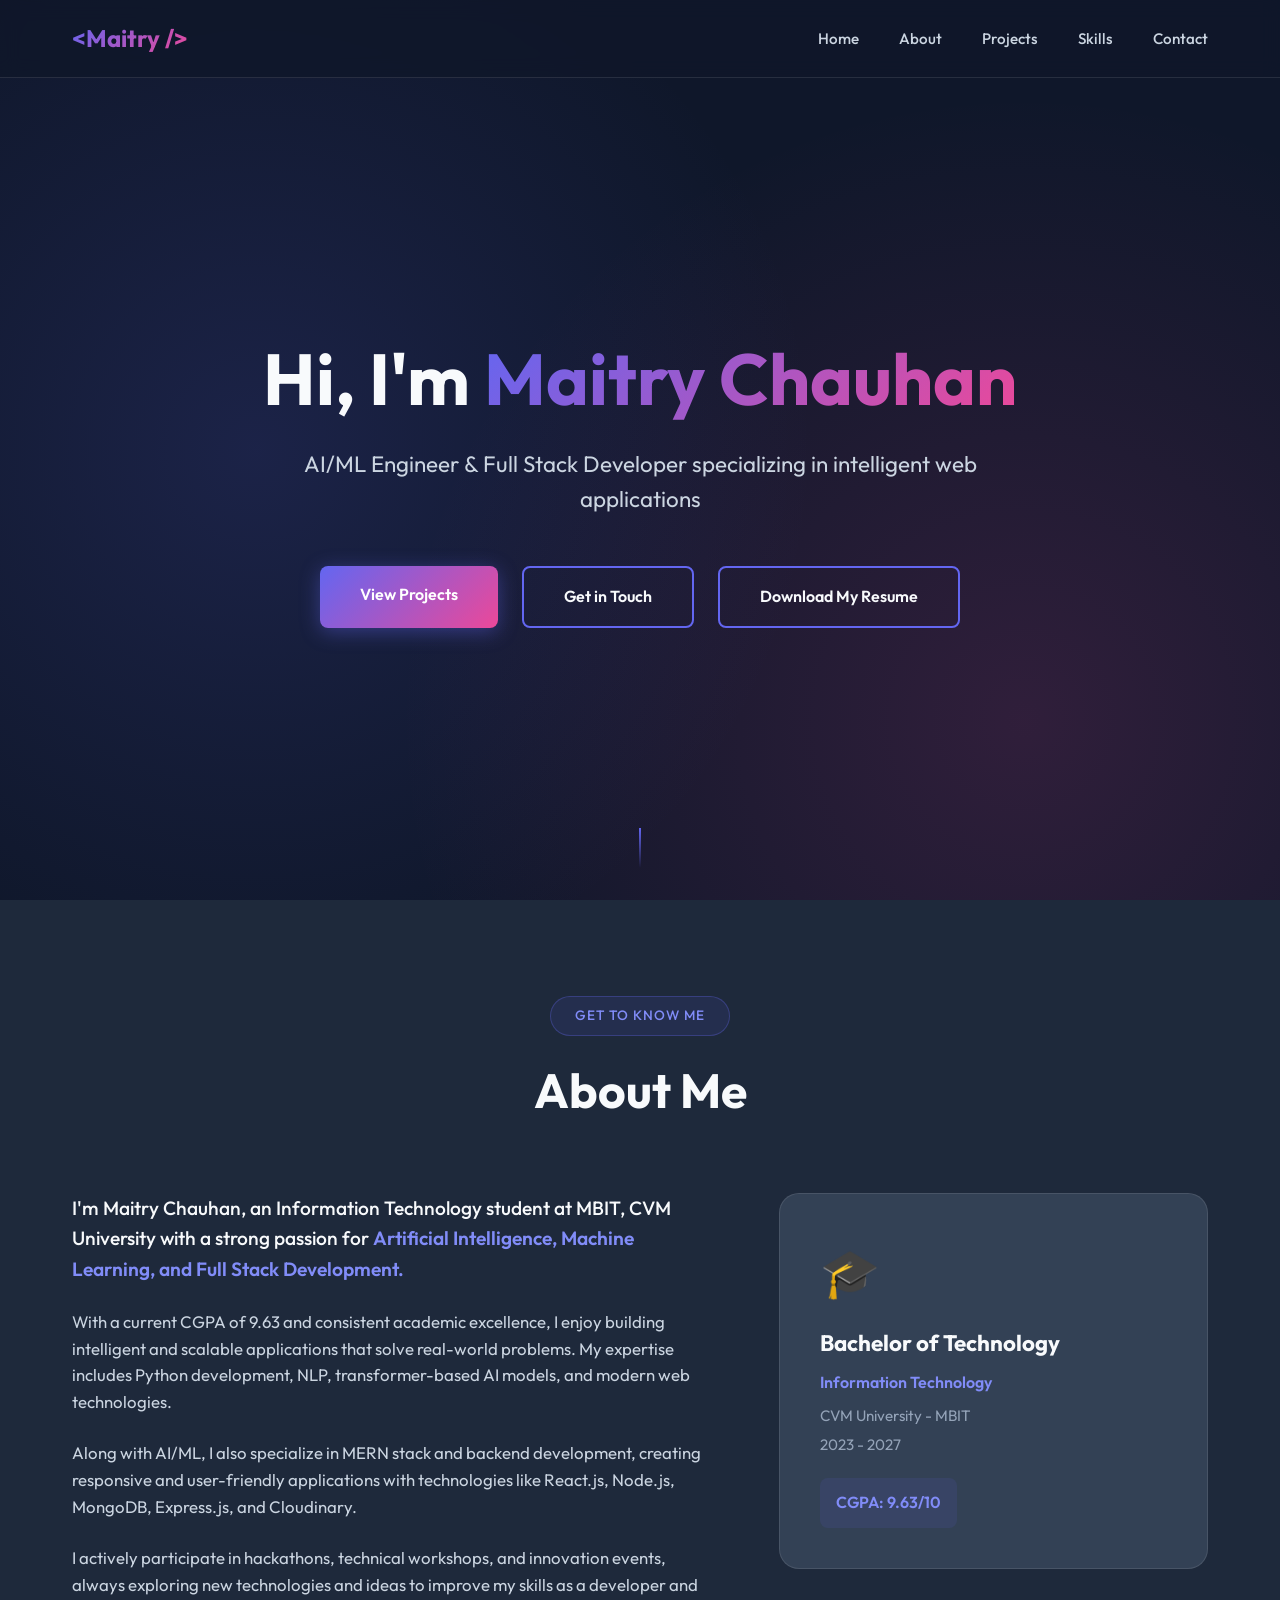
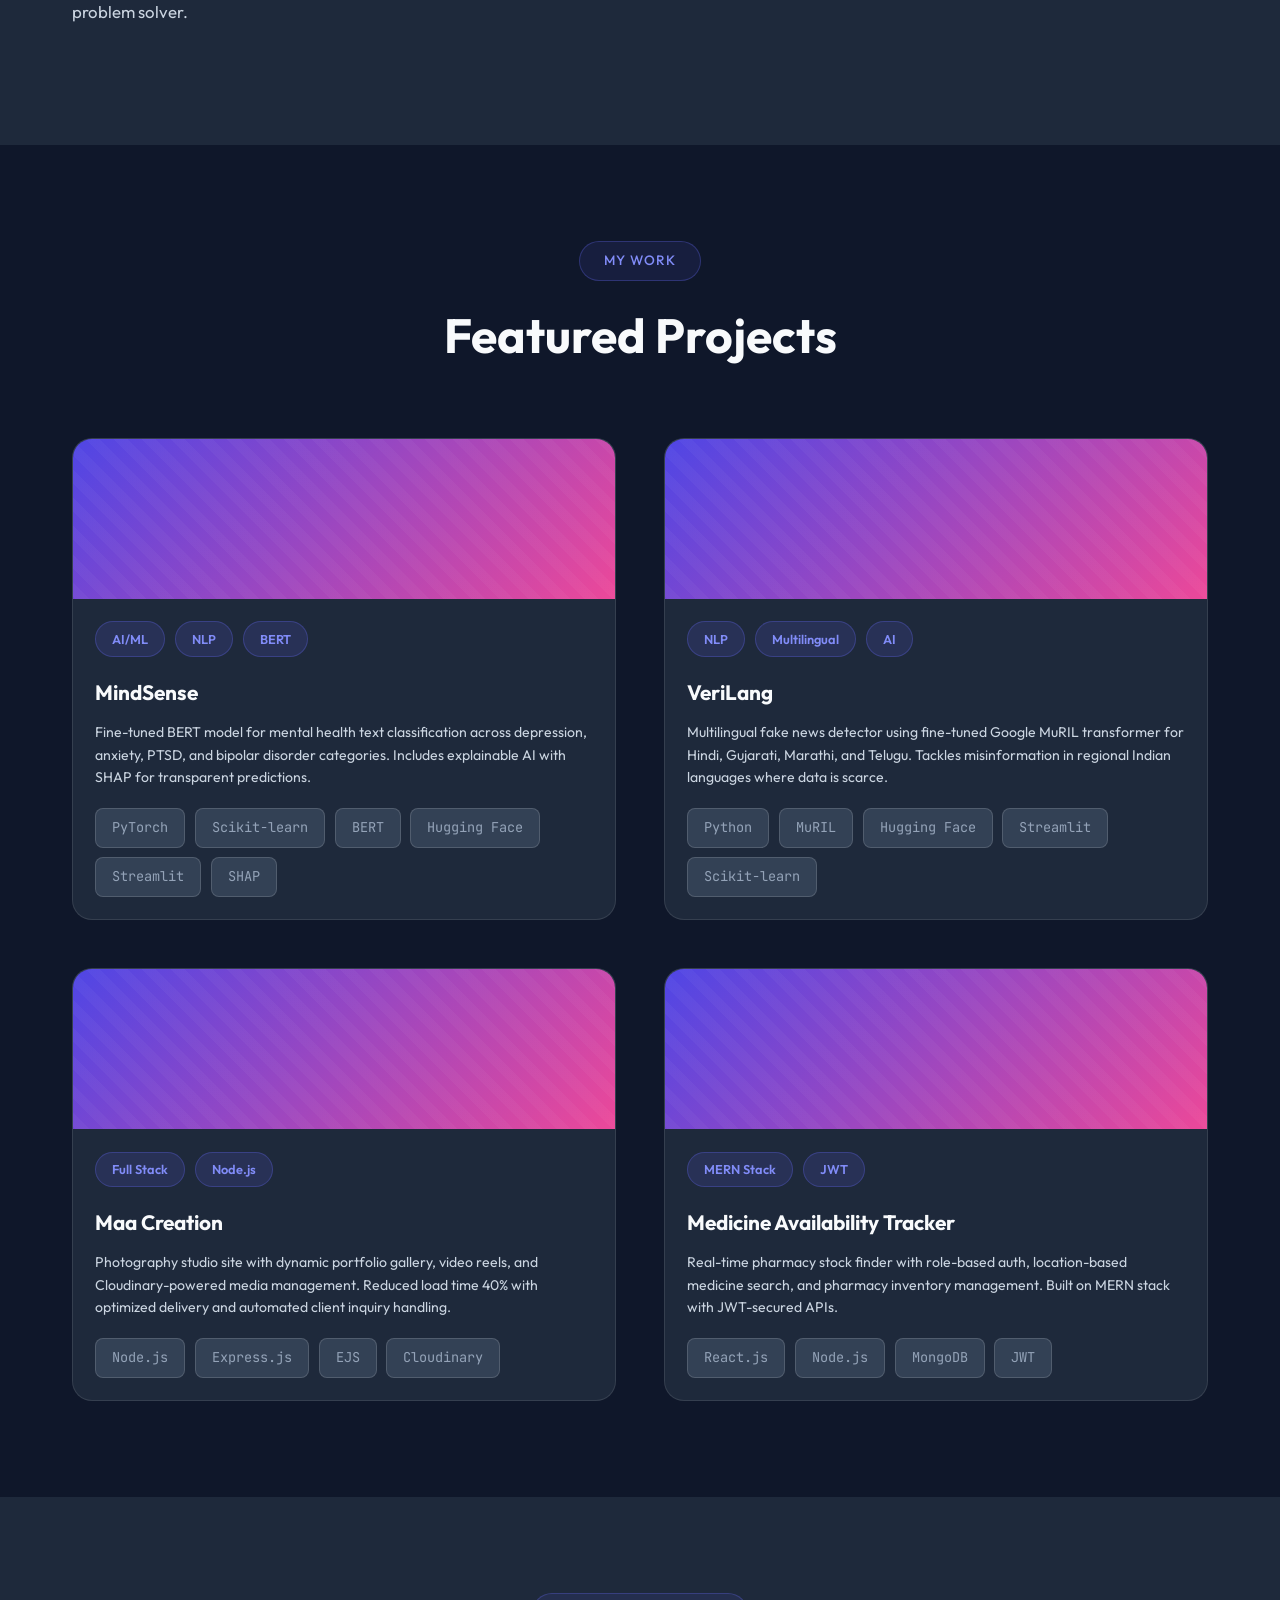
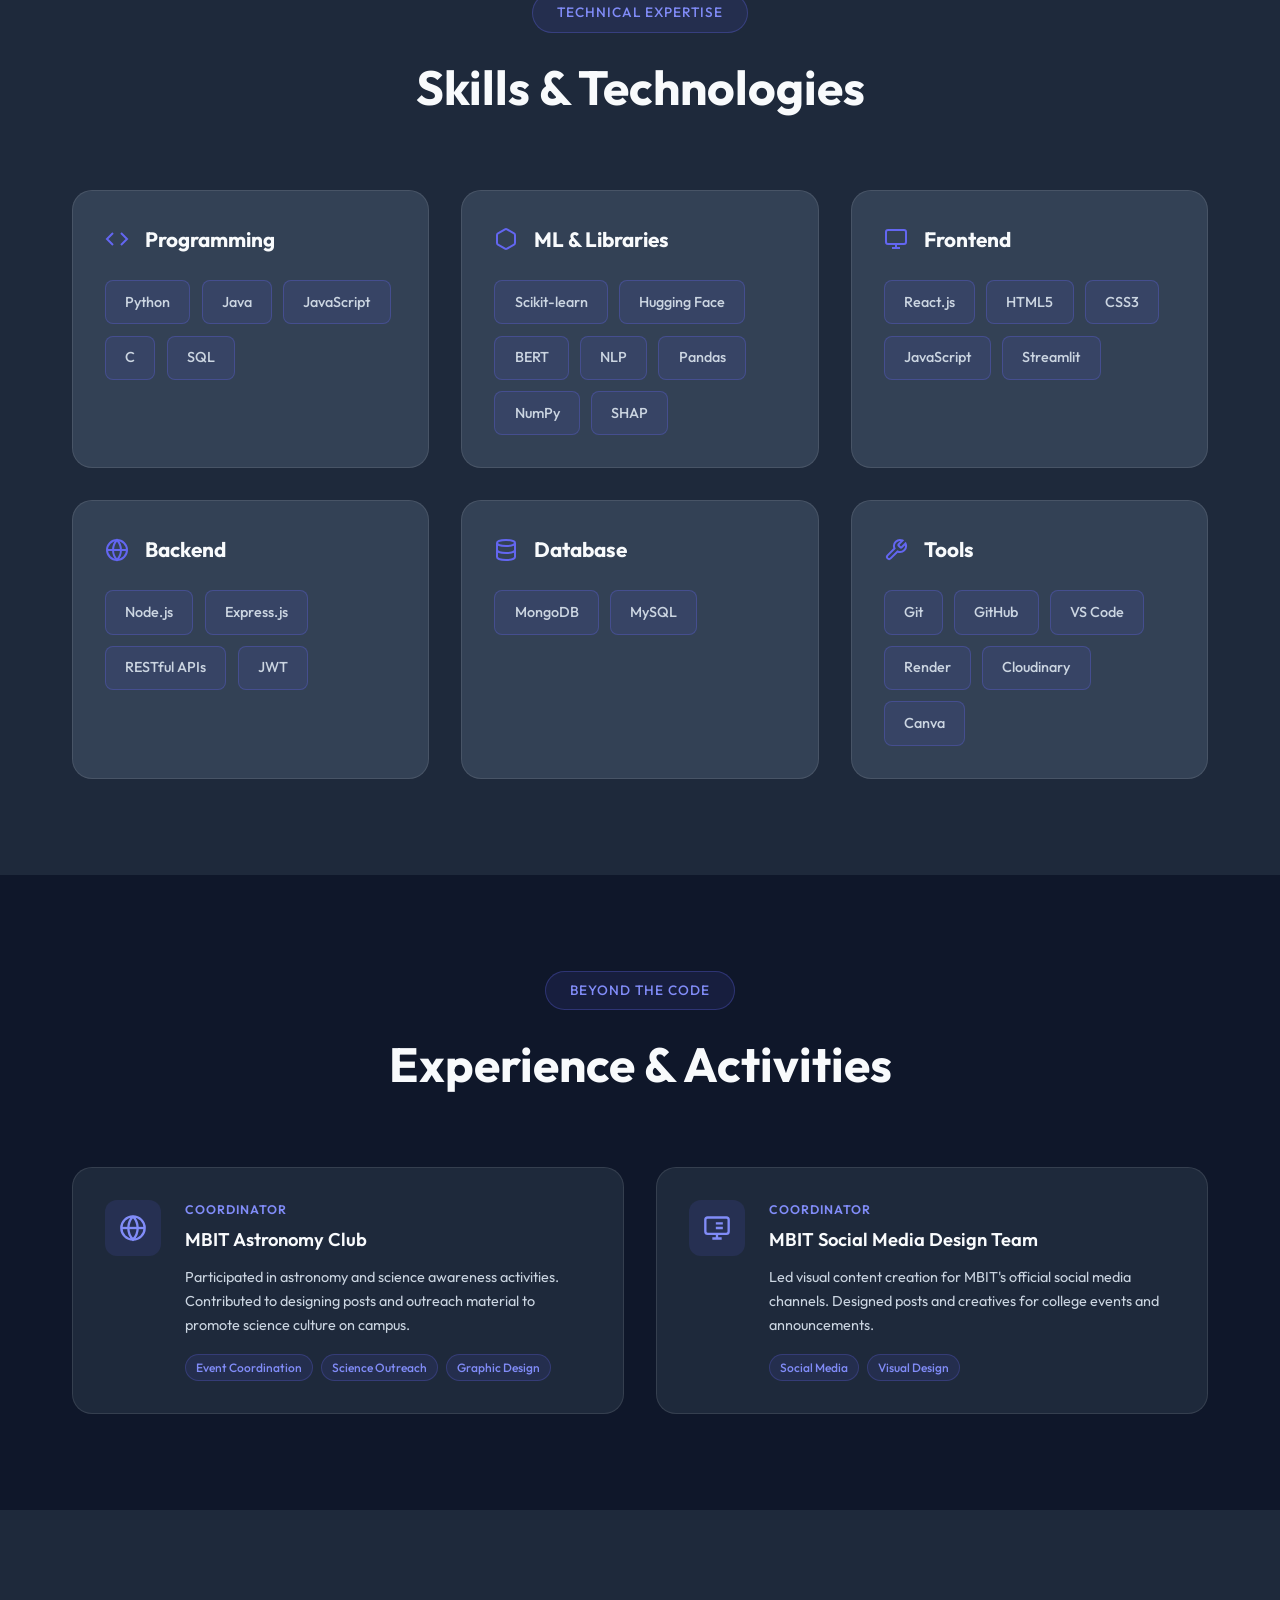
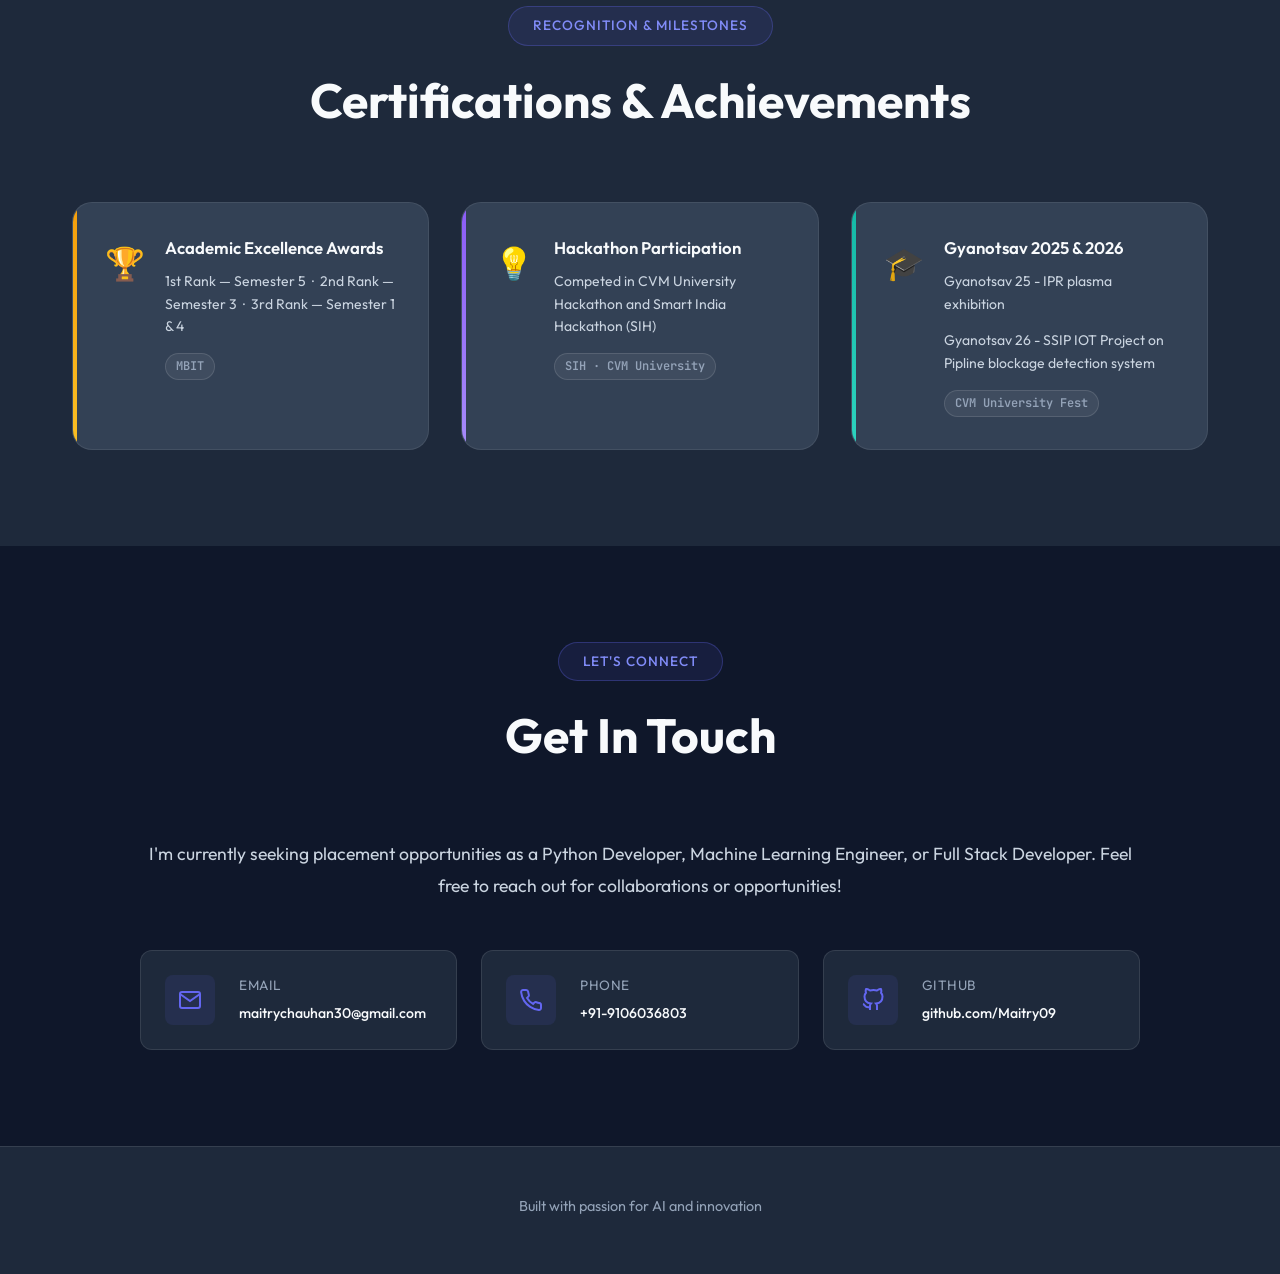
==== commit 64457cd1: "fixes" ====
--- a/index.html
+++ b/index.html
@@ -43,6 +43,7 @@
                 <div class="hero-cta">
                     <a href="#projects" class="btn btn-primary">View Projects</a>
                     <a href="#contact" class="btn btn-secondary">Get in Touch</a>
+                    <a href="resume.pdf" download class="btn btn-secondary">Download My Resume</a>
                 </div>
             </div>
         </div>
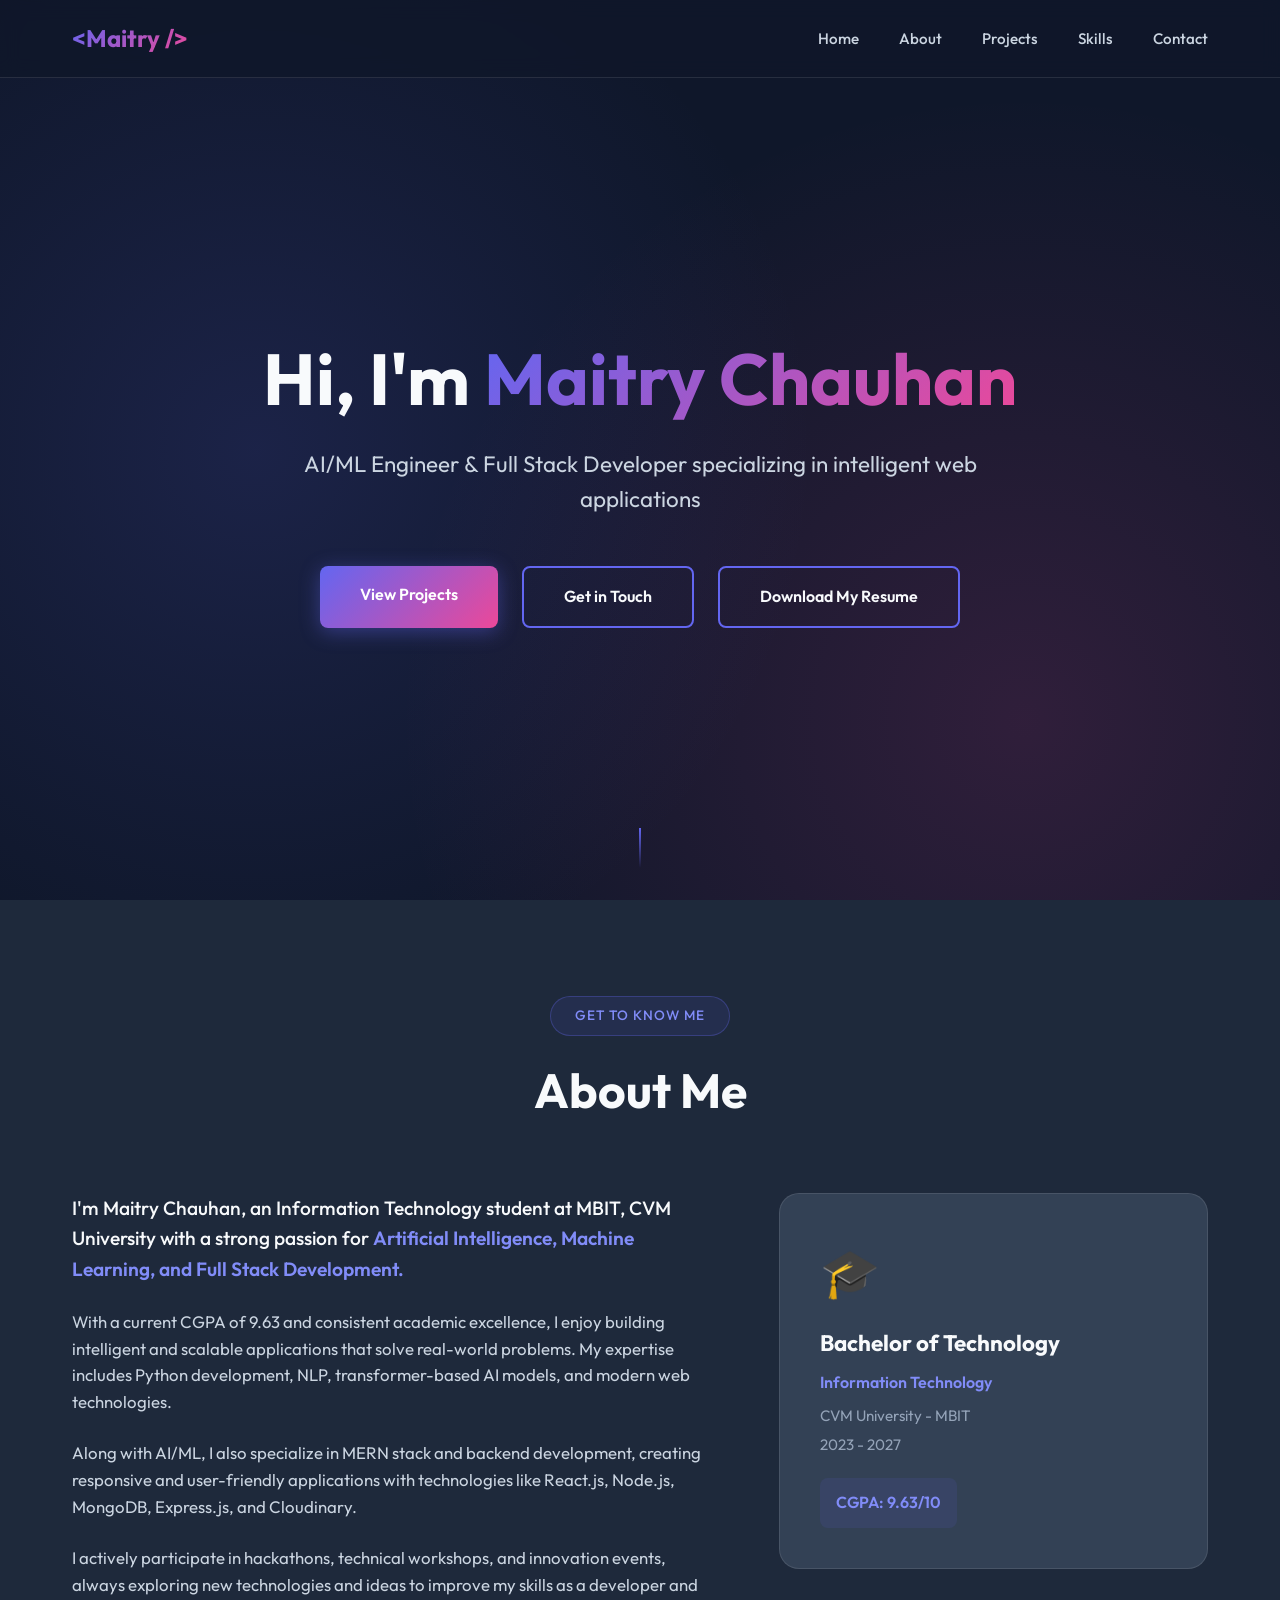
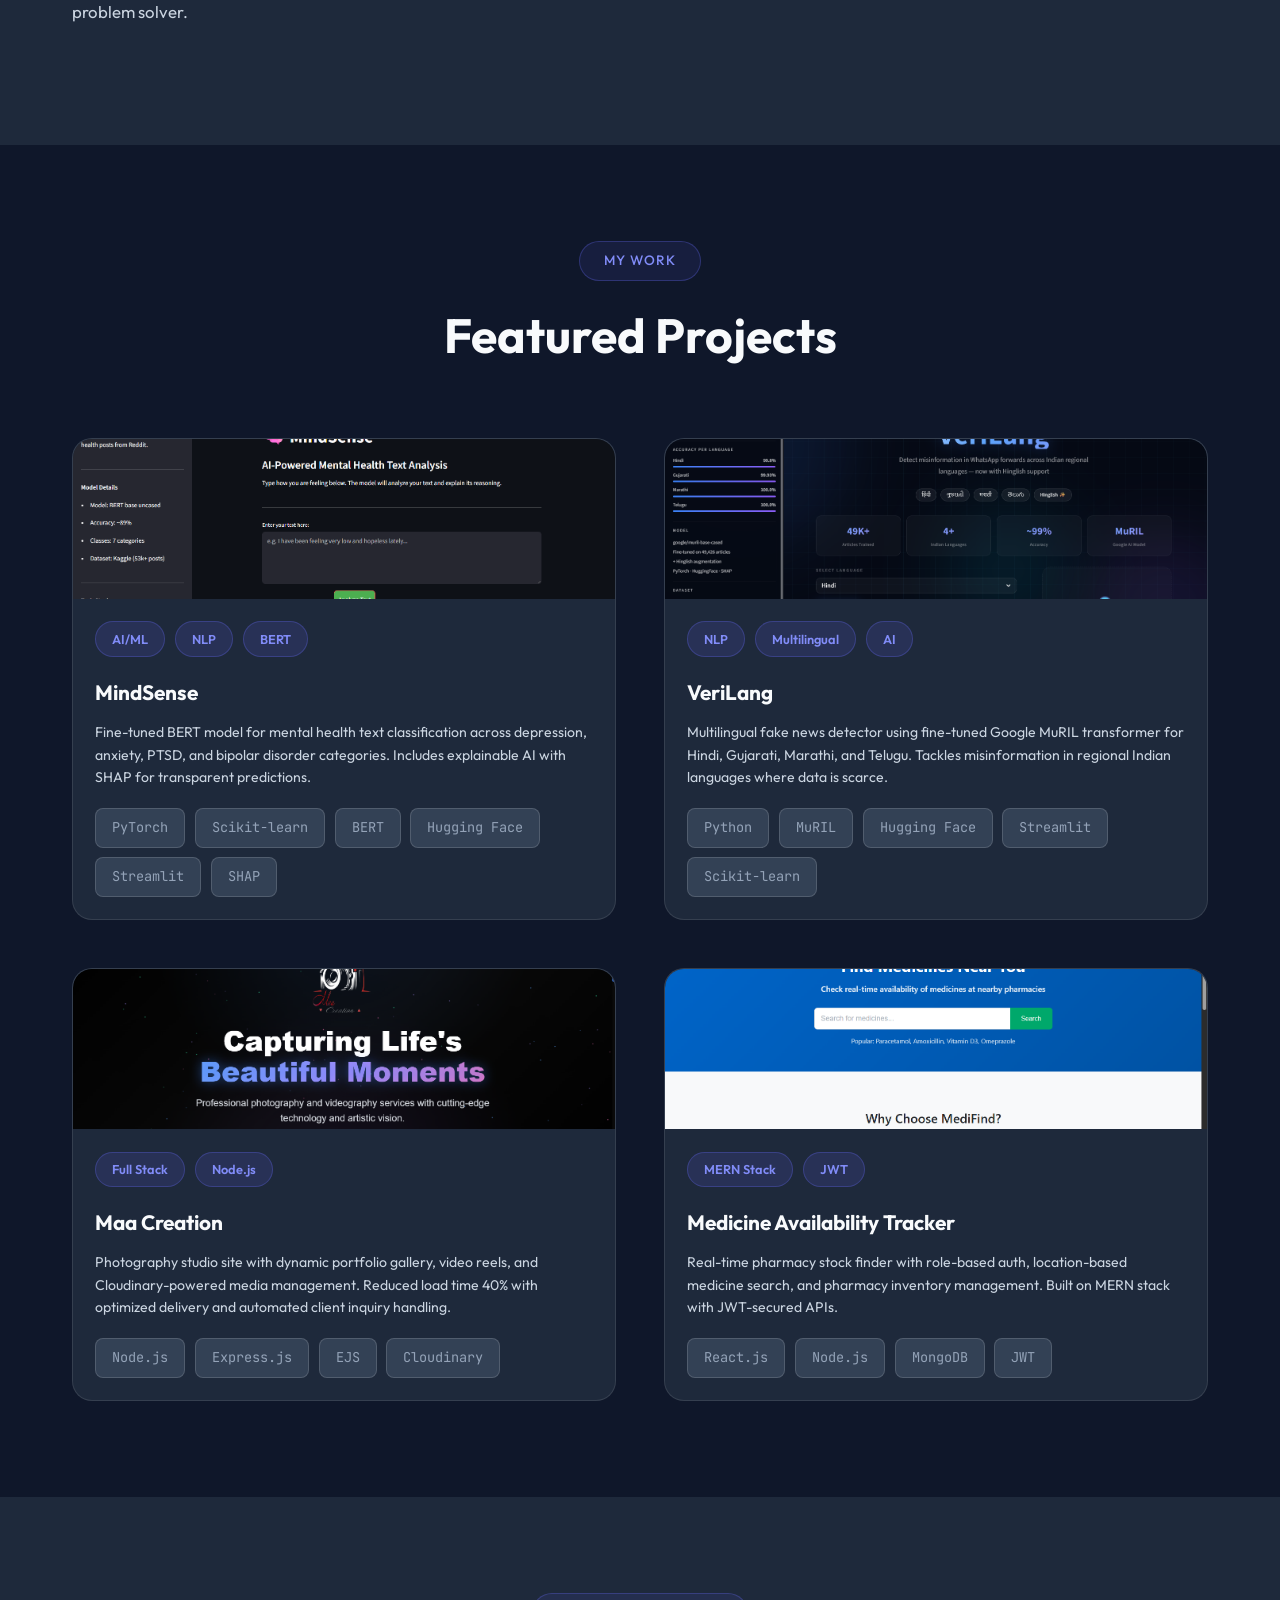
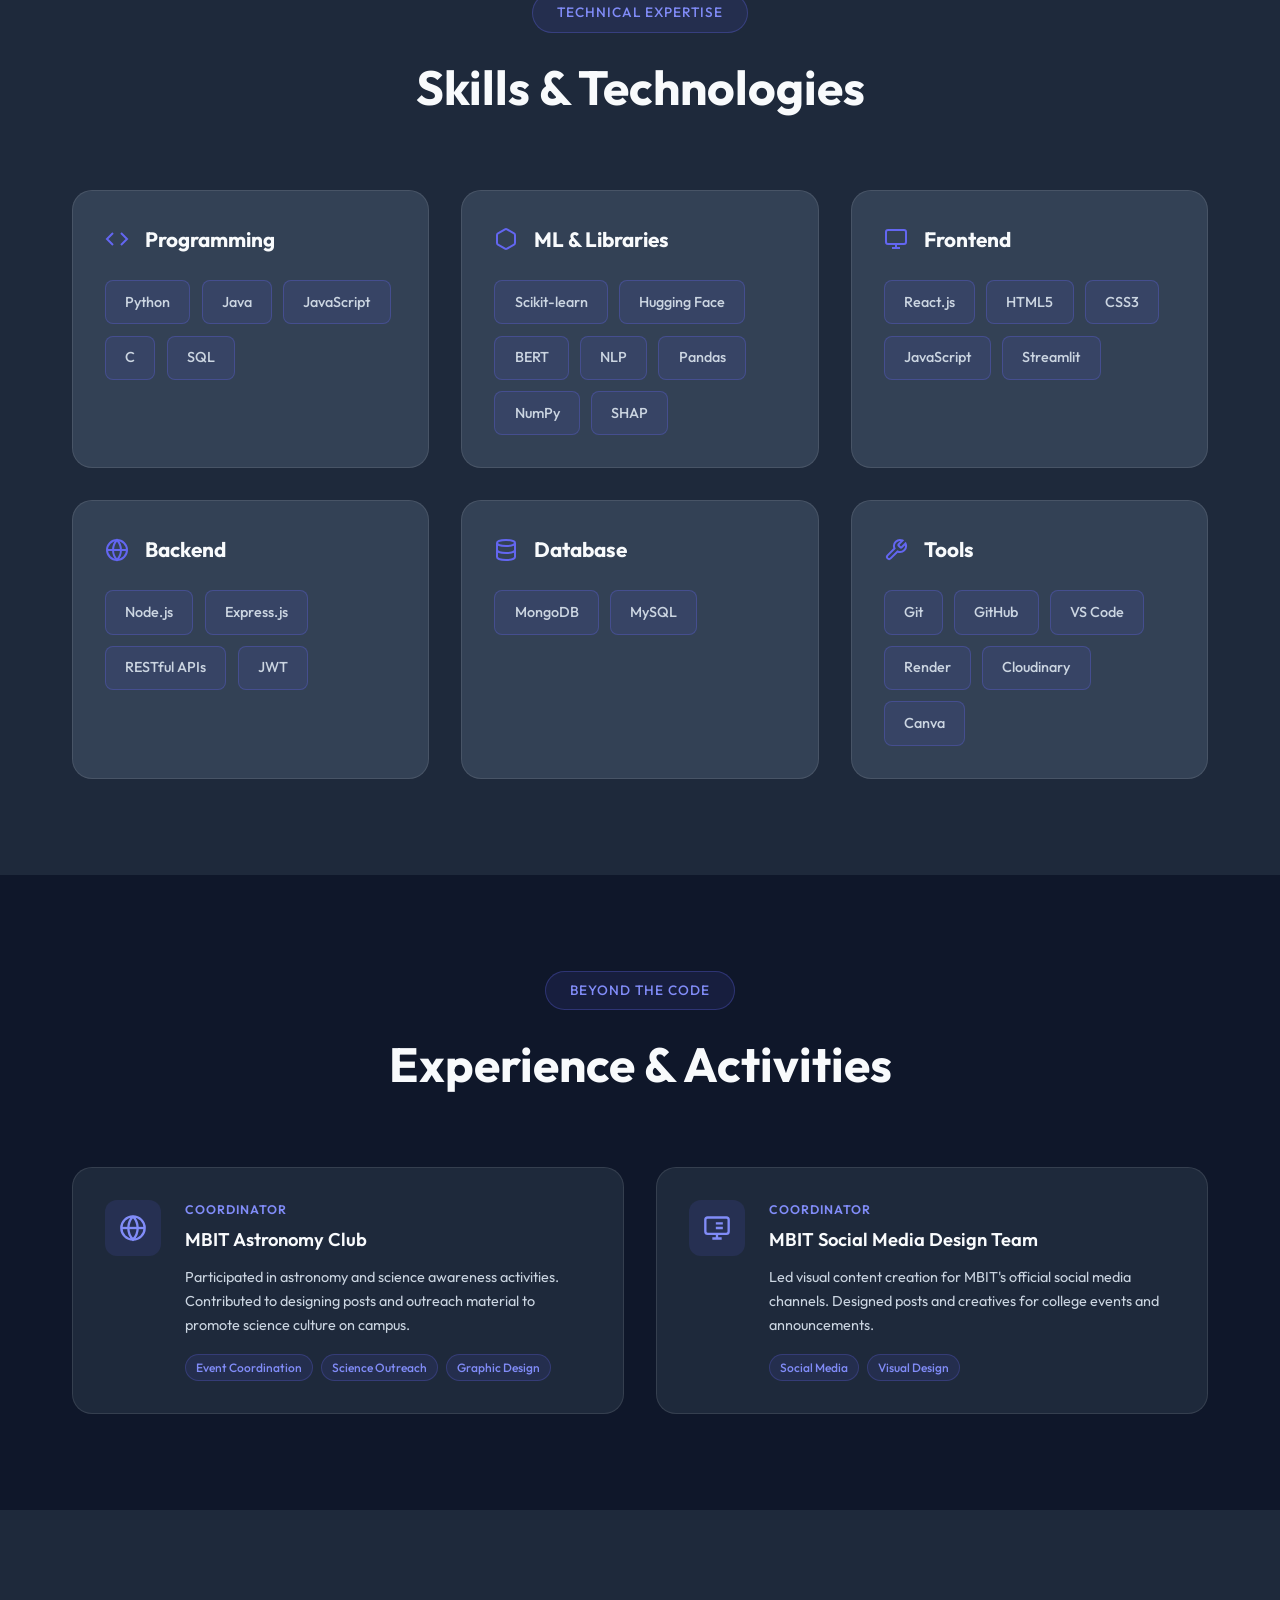
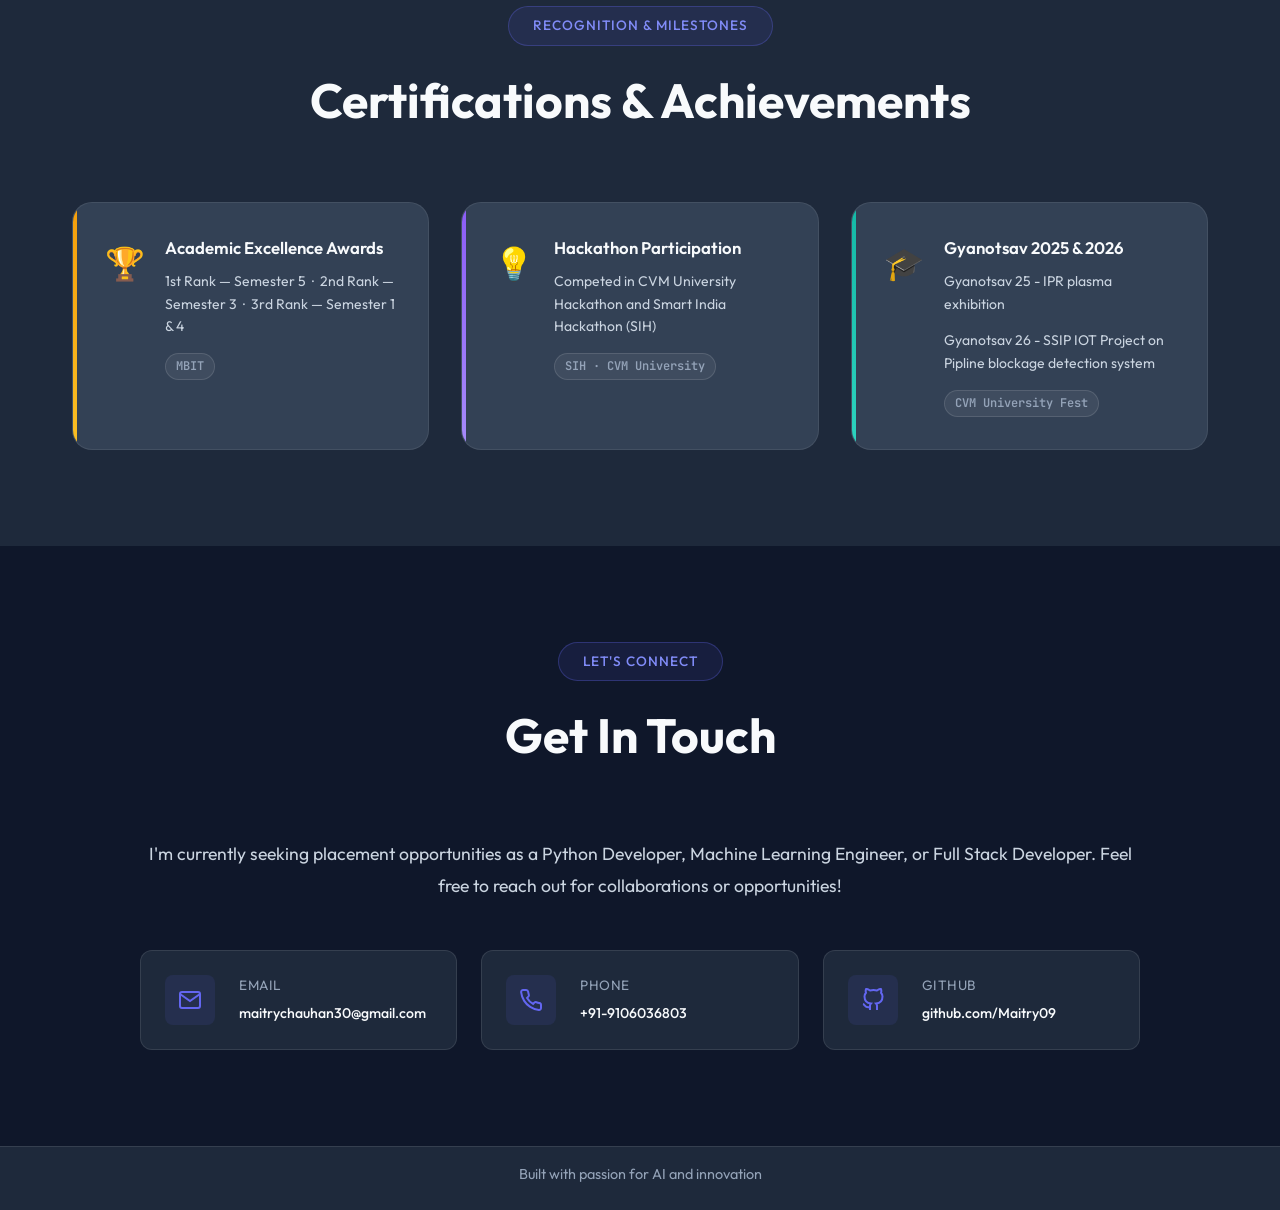
==== commit 16c9f0d5: "Rename cv.html to index.html" ====
--- a/index.html
+++ b/index.html
@@ -100,6 +100,7 @@
                 <!-- Project 1 -->
                 <div class="project-card">
                     <div class="project-image">
+                        <img src="images/mindsense.jpg" alt="MindSense Project">
                         <div class="project-overlay">
                             <div class="project-links">
                                 <a href="https://mindsense.streamlit.app" target="_blank" class="project-link">
@@ -143,6 +144,7 @@
                 <!-- Project 2 -->
                 <div class="project-card">
                     <div class="project-image">
+                        <img src="images/verilang.jpg" alt="VeriLang Project">
                         <div class="project-overlay">
                             <div class="project-links">
                                 <a href="https://verilang.streamlit.app" target="_blank" class="project-link">
@@ -185,6 +187,7 @@
                 <!-- Project 3 -->
                 <div class="project-card">
                     <div class="project-image">
+                        <img src="images/maacreation.jpg" alt="Maa Creation Project">
                         <div class="project-overlay">
                             <div class="project-links">
                                 <a href="https://mahakali-studio.onrender.com" target="_blank" class="project-link">
@@ -225,6 +228,7 @@
                 <!-- Project 4 -->
                 <div class="project-card">
                     <div class="project-image">
+                        <img src="images/medifind.jpg" alt="MediFind Project">
                         <div class="project-overlay">
                             <div class="project-links">
                                 <a href="#" target="_blank" class="project-link">
@@ -235,7 +239,7 @@
                                     </svg>
                                     Live Demo
                                 </a>
-                                <a href="https://github.com/Maitry09/mindsense-mental-health" target="_blank" class="project-link project-link-gh">
+                                <a href="https://github.com/Maitry09/local-medicine-tracker" target="_blank" class="project-link project-link-gh">
                                     <svg width="18" height="18" viewBox="0 0 24 24" fill="none" stroke="currentColor" stroke-width="2">
                                         <path d="M9 19c-5 1.5-5-2.5-7-3m14 6v-3.87a3.37 3.37 0 0 0-.94-2.61c3.14-.35 6.44-1.54 6.44-7A5.44 5.44 0 0 0 20 4.77 5.07 5.07 0 0 0 19.91 1S18.73.65 16 2.48a13.38 13.38 0 0 0-7 0C6.27.65 5.09 1 5.09 1A5.07 5.07 0 0 0 5 4.77a5.44 5.44 0 0 0-1.5 3.78c0 5.42 3.3 6.61 6.44 7A3.37 3.37 0 0 0 9 18.13V22"></path>
                                     </svg>
--- a/cv.css
+++ b/cv.css
@@ -491,23 +491,6 @@
     overflow: hidden;
 }
 
-.project-image::before {
-    content: '';
-    position: absolute;
-    top: -50%;
-    left: -50%;
-    width: 200%;
-    height: 200%;
-    background: repeating-linear-gradient(
-        45deg,
-        transparent,
-        transparent 10px,
-        rgba(255, 255, 255, 0.03) 10px,
-        rgba(255, 255, 255, 0.03) 20px
-    );
-    animation: shimmer 20s linear infinite;
-}
-
 @keyframes shimmer {
     0% {
         transform: translate(0, 0);
@@ -830,13 +813,66 @@
 .contact-method:hover .method-value {
     color: var(--primary-light);
 }
+.project-image {
+    position: relative;
+    overflow: hidden;
+    border-radius: 18px 18px 0 0;
+    height: 220px;
+}
+
+.project-image img {
+    width: 100%;
+    height: 100%;
+    object-fit: cover;
+    transition: transform 0.5s ease;
+}
+
+.project-card:hover .project-image img {
+    transform: scale(1.08);
+}
+
+.project-overlay {
+    position: absolute;
+    inset: 0;
+    background: rgba(0,0,0,0.65);
+
+    display: flex;
+    justify-content: center;
+    align-items: center;
+
+    opacity: 0;
+    transition: 0.4s;
+}
+
+.project-card:hover .project-overlay {
+    opacity: 1;
+}
+
+.project-links {
+    display: flex;
+    gap: 15px;
+}
+
+.project-link {
+    padding: 10px 18px;
+    background: white;
+    color: black;
+    text-decoration: none;
+    border-radius: 10px;
+    font-weight: 600;
+    transition: 0.3s;
+}
+
+.project-link:hover {
+    transform: translateY(-3px);
+}
 
 /* ===================================
    FOOTER
    =================================== */
 .footer {
     background: var(--bg-secondary);
-    padding: 3rem 0;
+    padding: 1rem 0 !important;
     text-align: center;
     border-top: 1px solid rgba(255, 255, 255, 0.1);
 }
@@ -1379,23 +1415,6 @@
     overflow: hidden;
 }
 
-.project-image::before {
-    content: '';
-    position: absolute;
-    top: -50%;
-    left: -50%;
-    width: 200%;
-    height: 200%;
-    background: repeating-linear-gradient(
-        45deg,
-        transparent,
-        transparent 10px,
-        rgba(255, 255, 255, 0.03) 10px,
-        rgba(255, 255, 255, 0.03) 20px
-    );
-    animation: shimmer 20s linear infinite;
-}
-
 @keyframes shimmer {
     0% {
         transform: translate(0, 0);
@@ -1889,7 +1908,7 @@
    =================================== */
 .footer {
     background: var(--bg-secondary);
-    padding: 3rem 0;
+    padding: 1rem 0;
     text-align: center;
     border-top: 1px solid rgba(255, 255, 255, 0.1);
 }
@@ -1903,6 +1922,9 @@
     font-size: 0.9rem;
     color: var(--text-muted);
 }
+
+
+
 
 /* ===================================
    ANIMATIONS
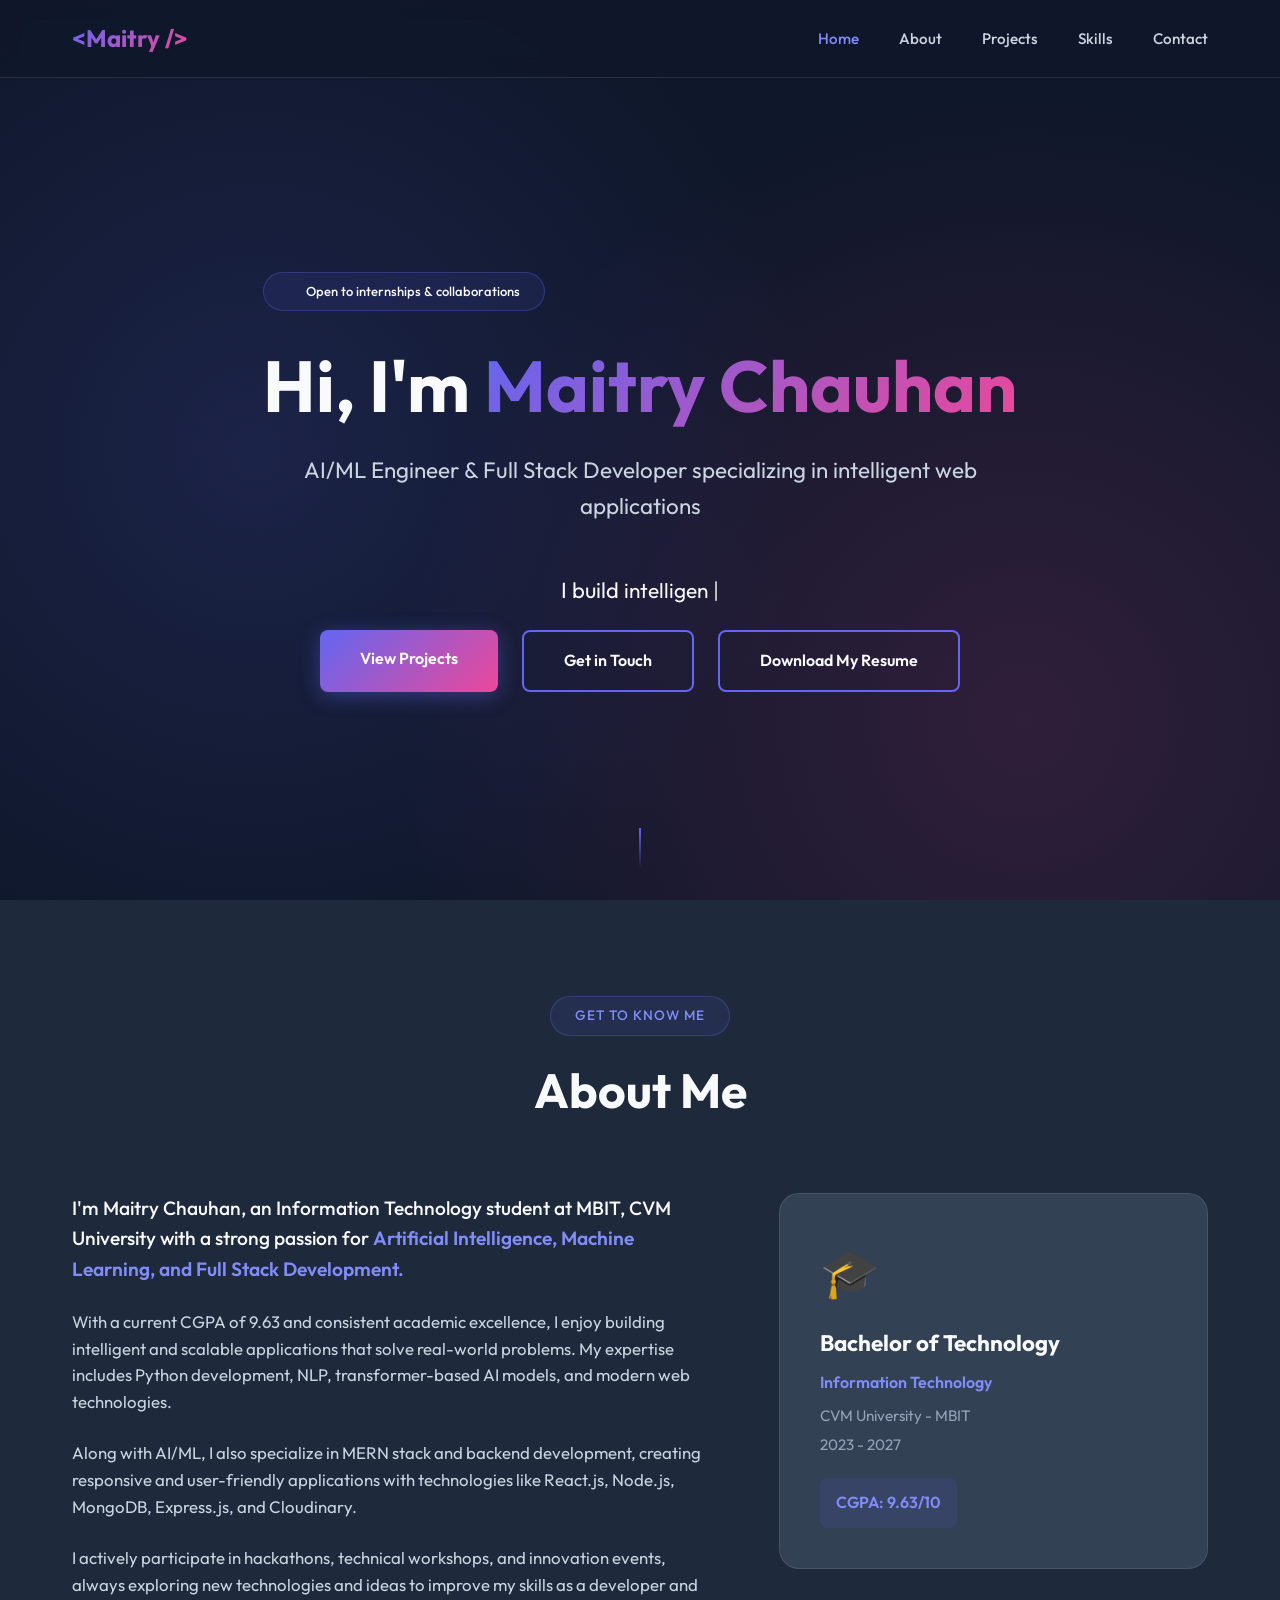
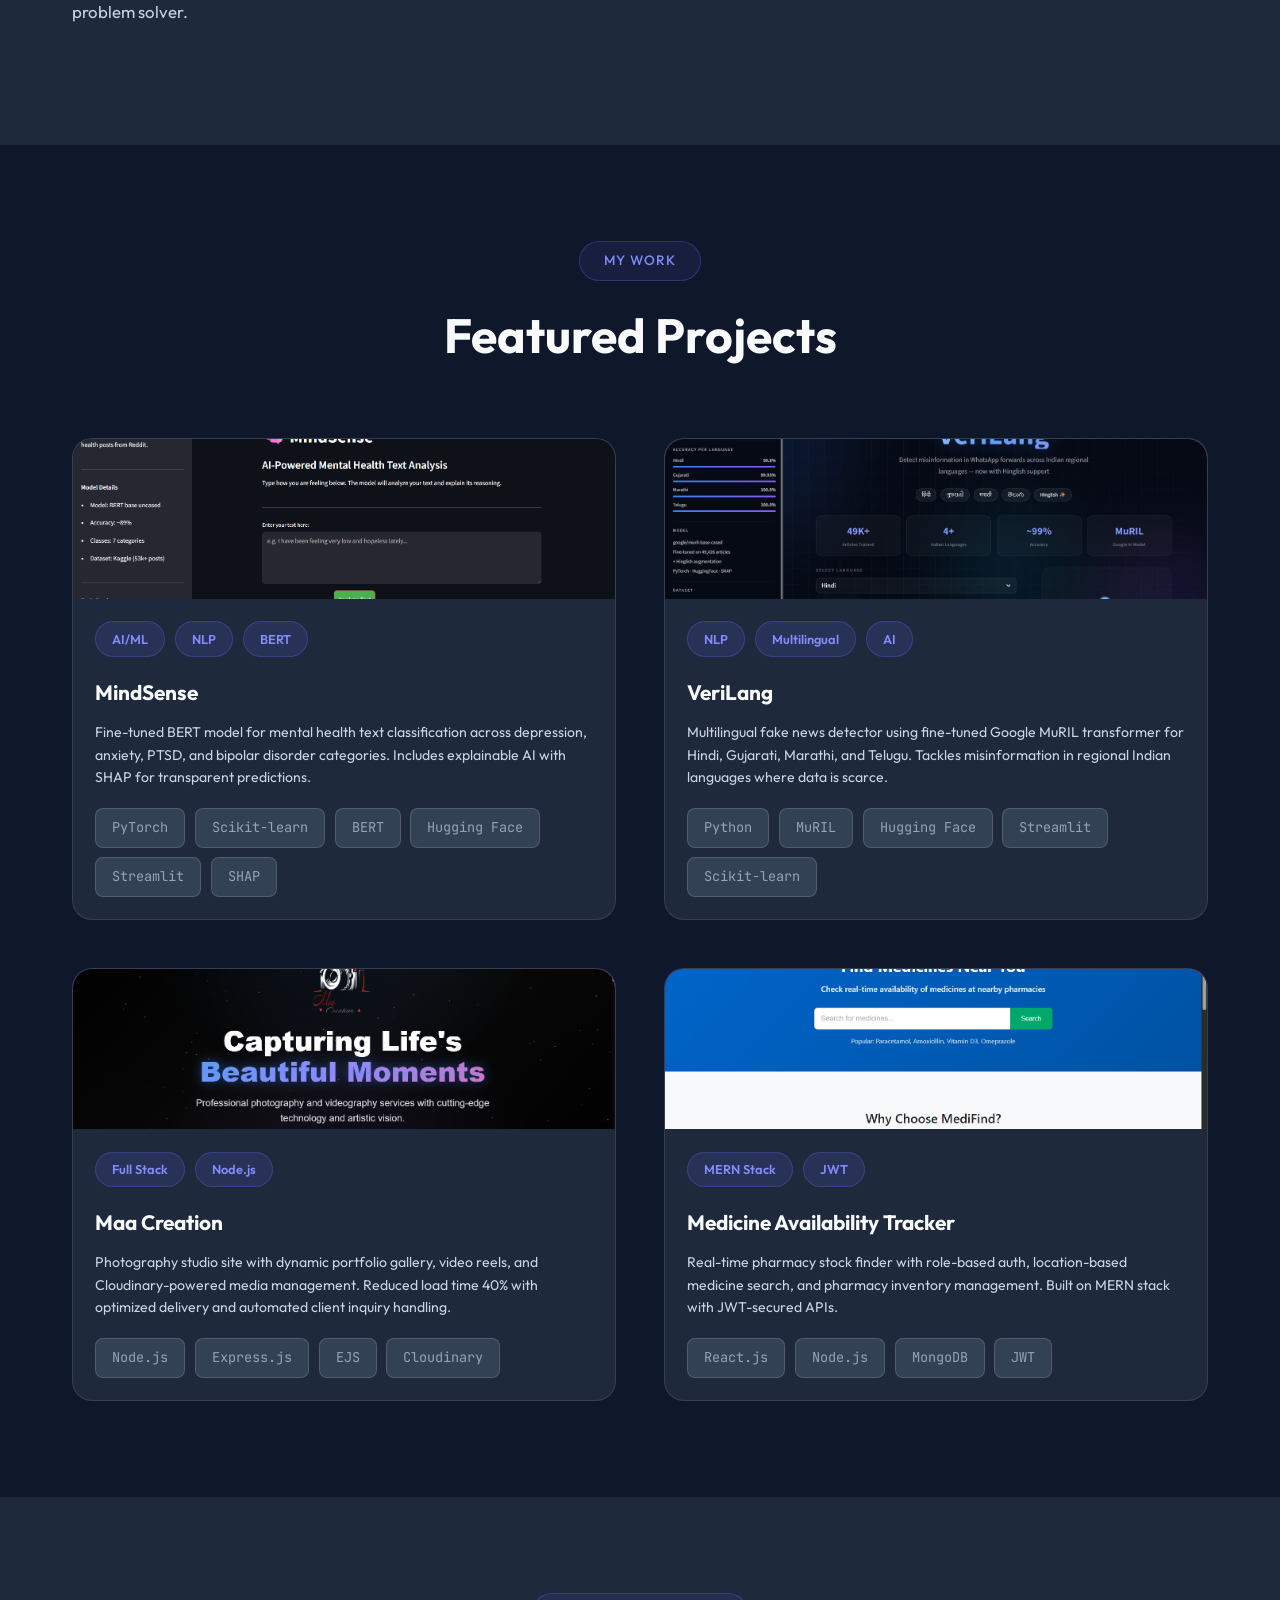
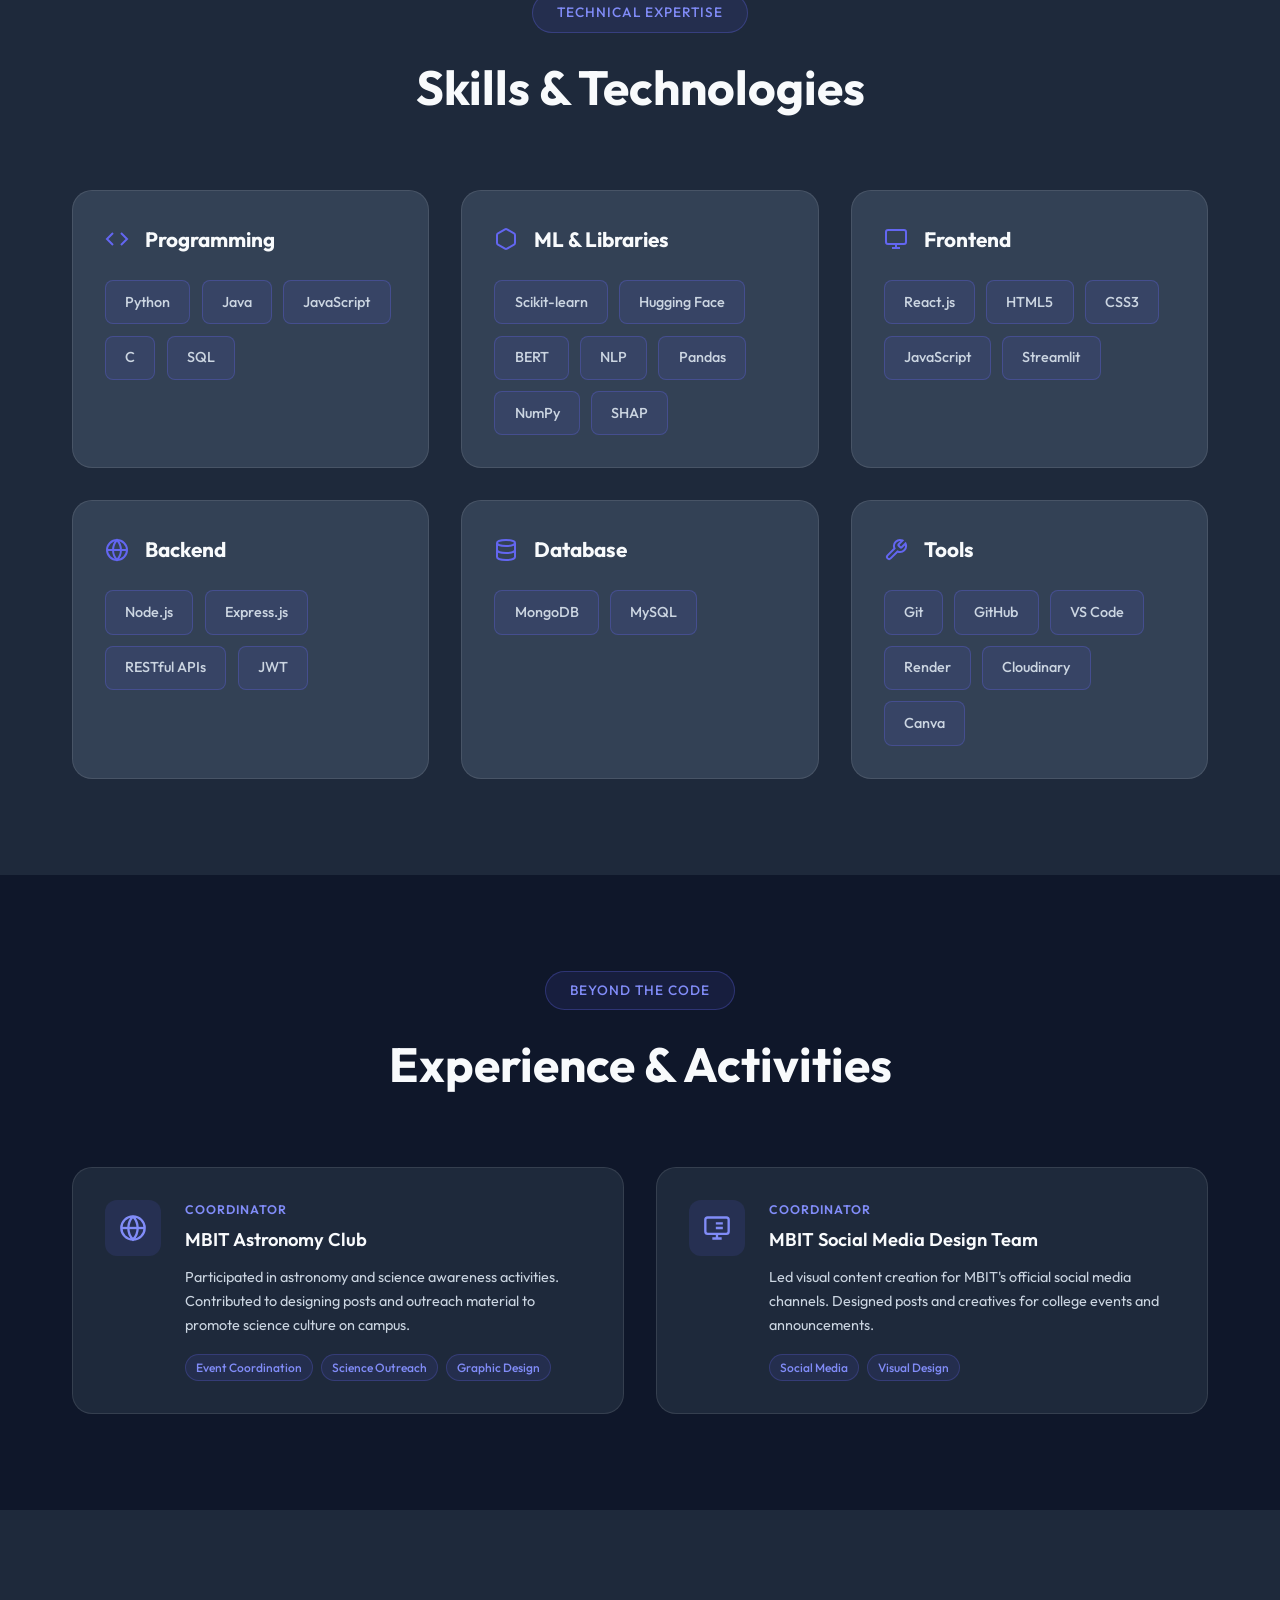
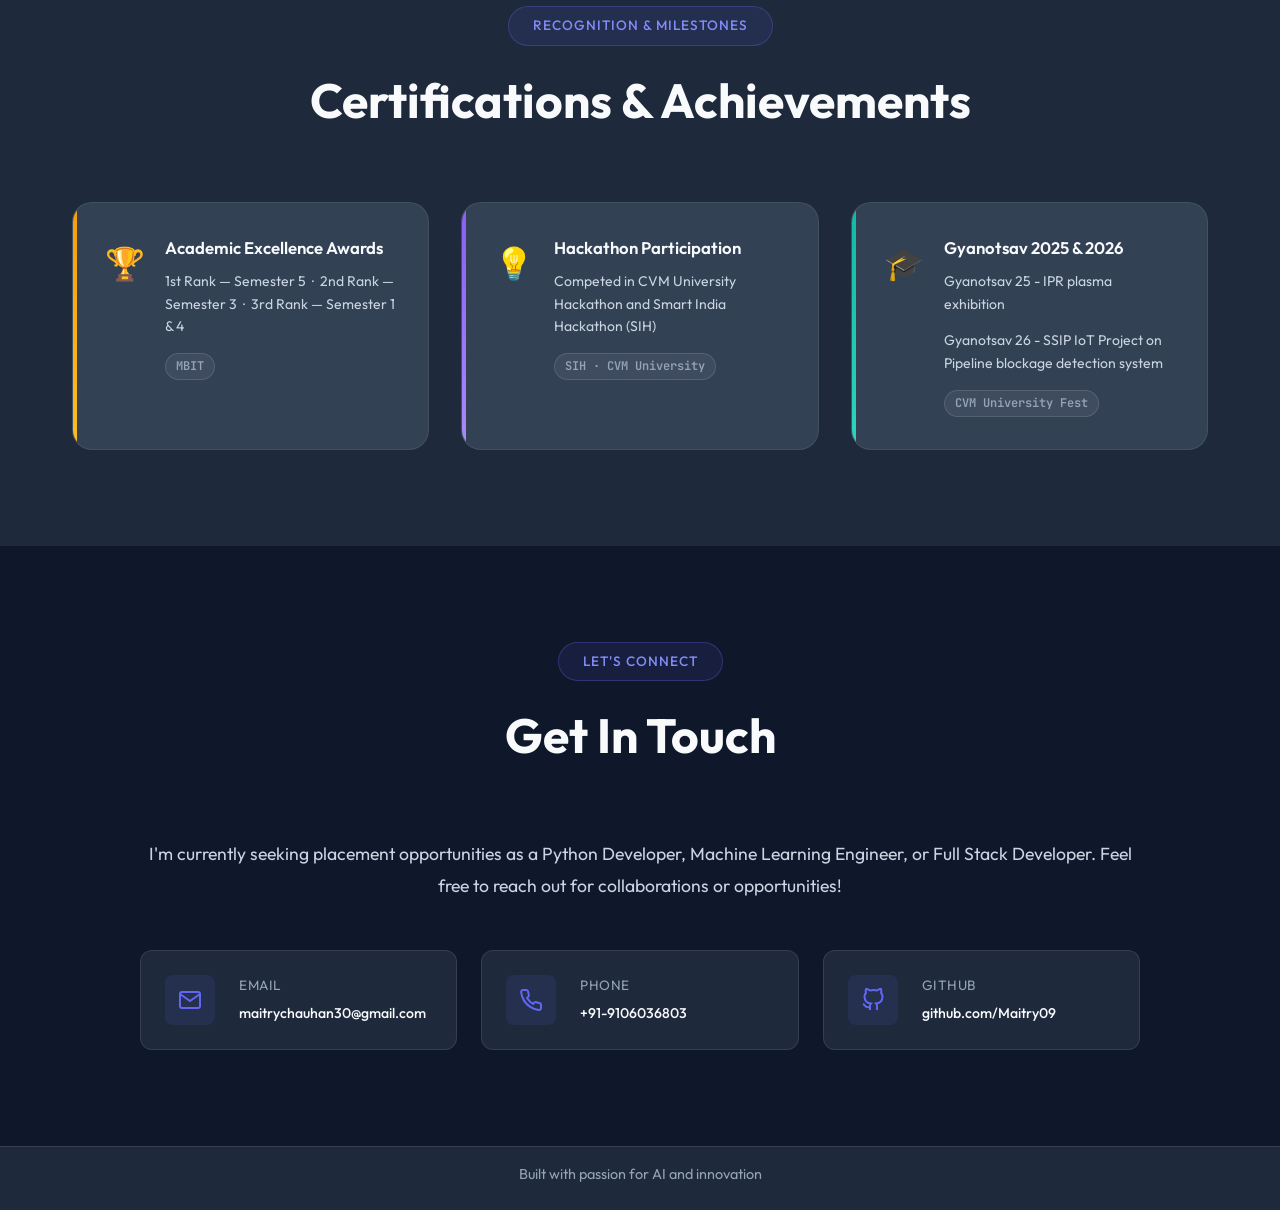
==== commit 1f030ca8: "Add files via upload" ====
--- a/index.html
+++ b/index.html
@@ -33,6 +33,12 @@
     <section id="home" class="hero">
         <div class="hero-bg"></div>
         <div class="container">
+            <div class="hero-left">
+            <div class="hero-tag">
+                <span class="tag-pulse"></span>
+                Open to internships &amp; collaborations
+            </div>
+            </div>
             <div class="hero-content">
                 <h1 class="hero-title">
                     Hi, I'm <span class="gradient-text">Maitry Chauhan</span>
@@ -40,10 +46,15 @@
                 <p class="hero-subtitle">
                     AI/ML Engineer & Full Stack Developer specializing in intelligent web applications
                 </p>
+                <div class="hero-role">
+                    <span>I build </span>
+                    <span class="role-text" id="roleText">intelligent web apps</span>
+                    <span class="role-cursor">|</span>
+                </div>
                 <div class="hero-cta">
                     <a href="#projects" class="btn btn-primary">View Projects</a>
                     <a href="#contact" class="btn btn-secondary">Get in Touch</a>
-                    <a href="resume.pdf" download class="btn btn-secondary">Download My Resume</a>
+                    <a href="Maitry_chauhan.pdf" download class="btn btn-secondary">Download My Resume</a>
                 </div>
             </div>
         </div>
@@ -464,7 +475,7 @@
                     <div class="cert-content">
                         <h3 class="cert-title">Gyanotsav 2025 &amp; 2026</h3>
                         <p class="cert-desc">Gyanotsav 25 - IPR plasma exhibition</p>
-                        <p class="cert-desc">Gyanotsav 26 - SSIP IOT Project on Pipline blockage detection system</p>
+                        <p class="cert-desc">Gyanotsav 26 - SSIP IoT Project on Pipeline blockage detection system</p>
                         <span class="cert-badge">CVM University Fest</span>
                     </div>
                 </div>
@@ -538,4 +549,4 @@
 
     <script src="cv.js"></script>
 </body>
-</html>
+</html>
--- a/cv.css
+++ b/cv.css
@@ -2213,4 +2213,42 @@
 
 .mb-1 { margin-bottom: 1rem; }
 .mb-2 { margin-bottom: 2rem; }
-.mb-3 { margin-bottom: 3rem; }+.mb-3 { margin-bottom: 3rem; }
+
+
+.hero-left{flex:1;max-width:600px;}
+.hero-tag{
+  display:inline-flex;align-items:center;gap:10px;
+  font-size:13px;color:var(--text2);
+  font-family:var(--mono);
+  margin-bottom:2rem;
+  animation:fadeUp .7s var(--ease) .1s both;
+}
+.tag-pulse{
+  width:8px;height:8px;border-radius:50%;
+  background:var(--green);
+  box-shadow:0 0 0 0 rgba(16,185,129,.4);
+  animation:pulse 2s infinite;
+}
+@keyframes pulse{
+  0%{box-shadow:0 0 0 0 rgba(182, 185, 16, 0.4);}
+  70%{box-shadow:0 0 0 8px rgba(174, 185, 16, 0);}
+  100%{box-shadow:0 0 0 0 rgba(160, 185, 16, 0);}
+}
+
+
+.hero-role{
+  font-size:clamp(16px,2vw,22px);
+  color:var(--text2);margin-bottom:1.4rem;
+  animation:fadeUp .8s var(--ease) .3s both;
+}
+.role-text{
+  color:var(--cyan);
+  font-family:var(--mono);
+  font-size:.95em;
+}
+.role-cursor{
+  color:var(--cyan);
+  animation:blink .9s infinite;
+  font-weight:300;
+}
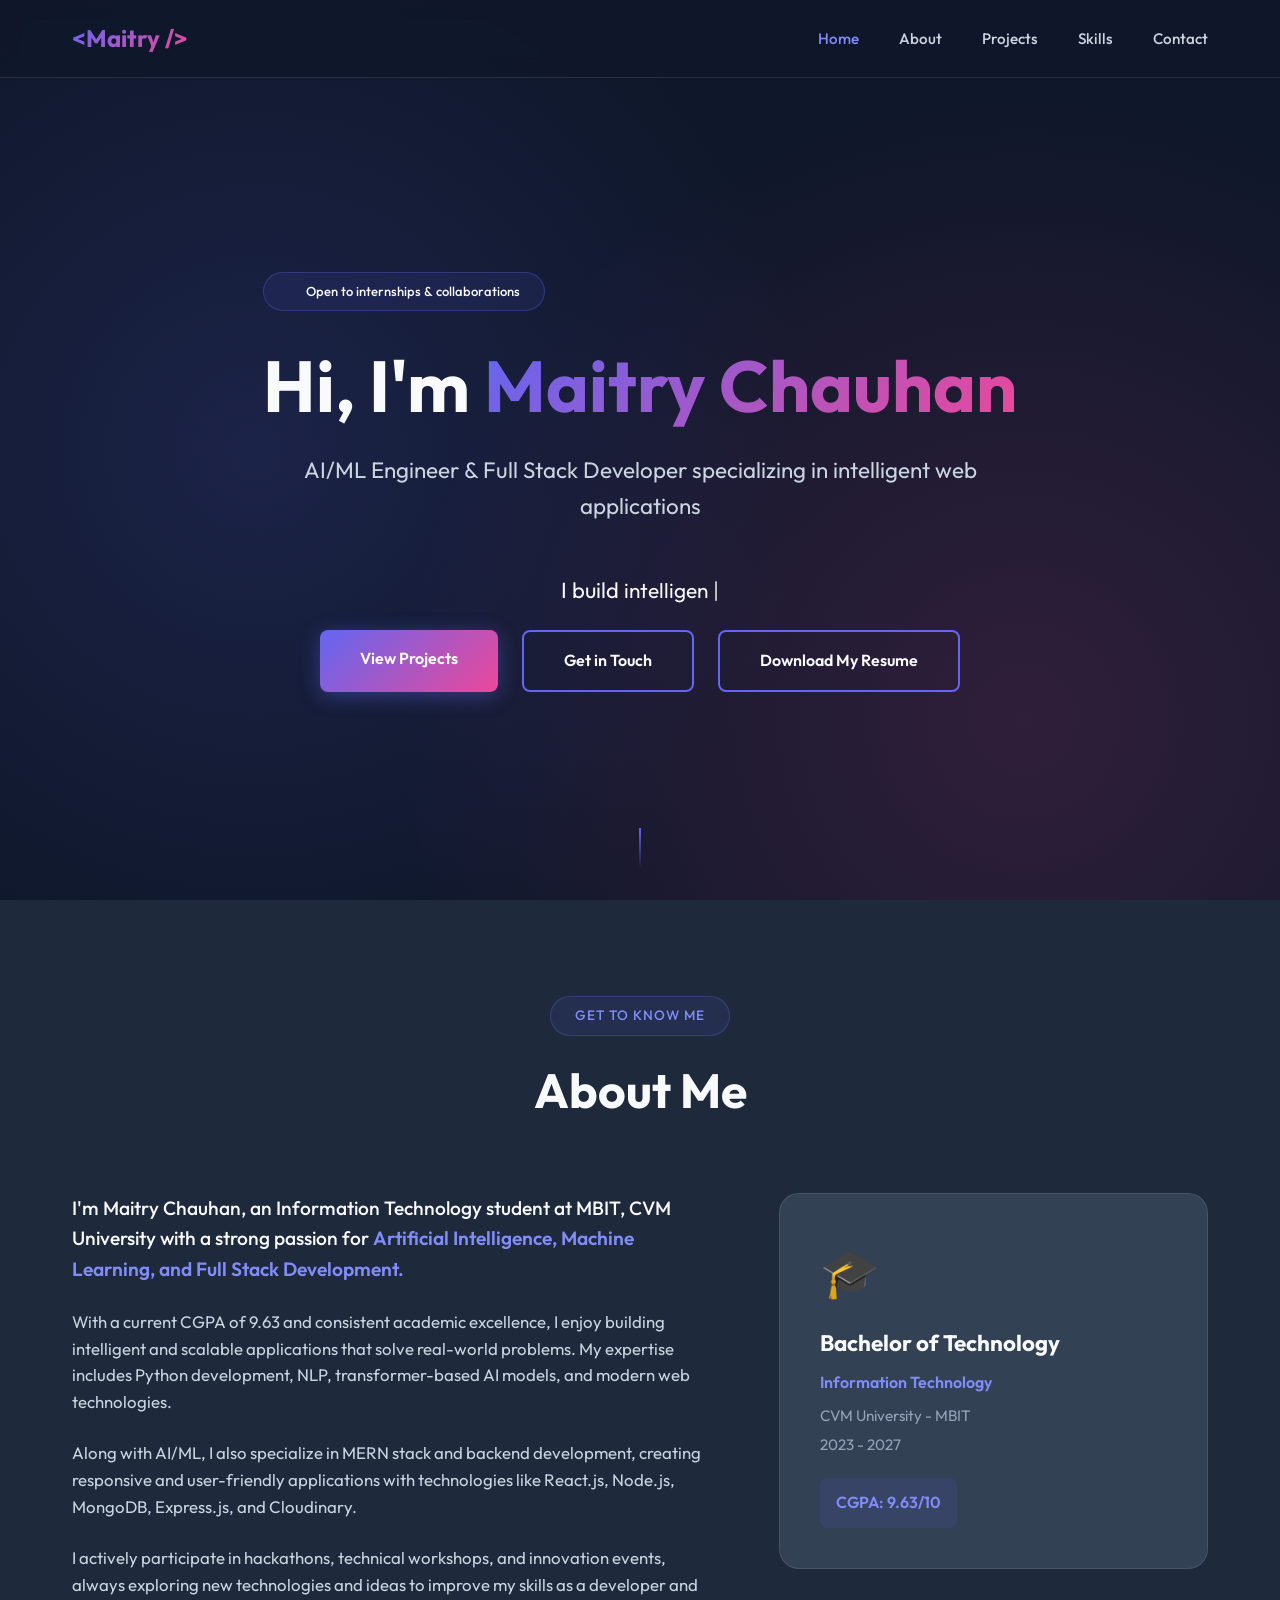
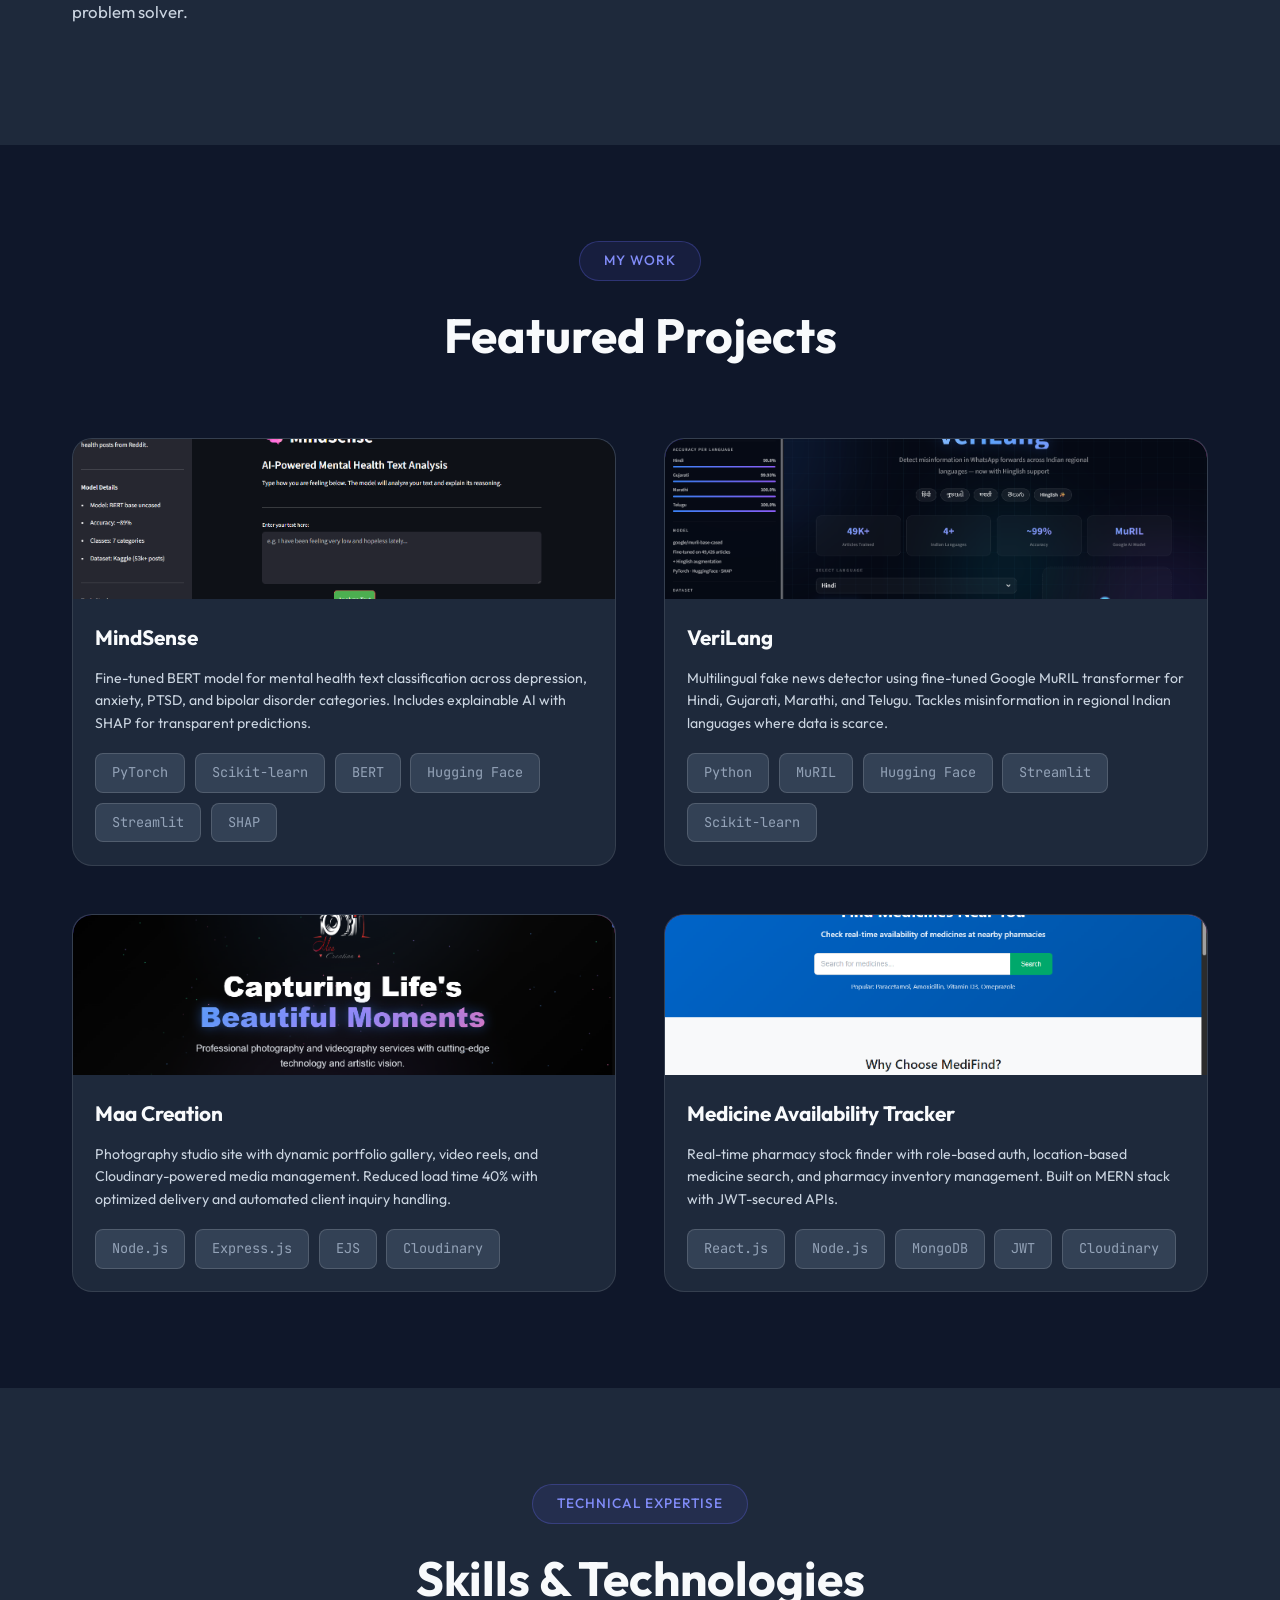
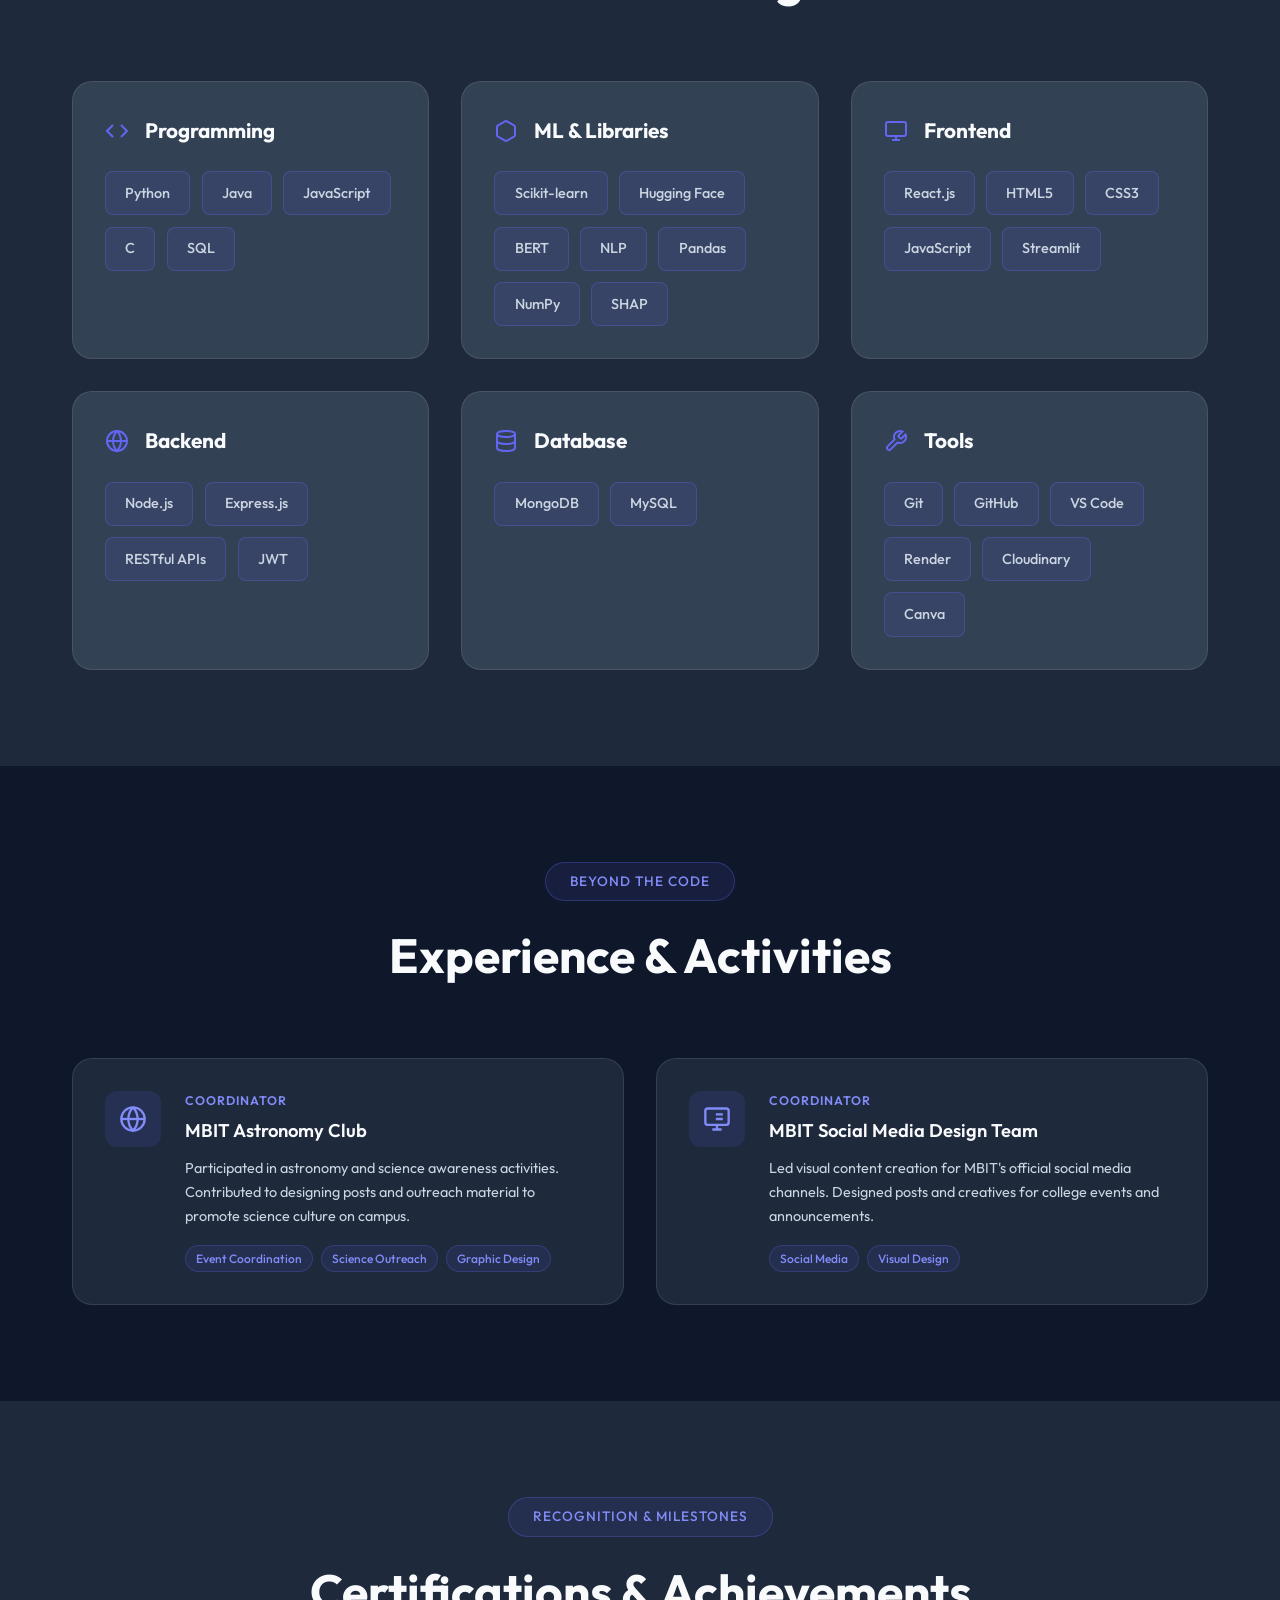
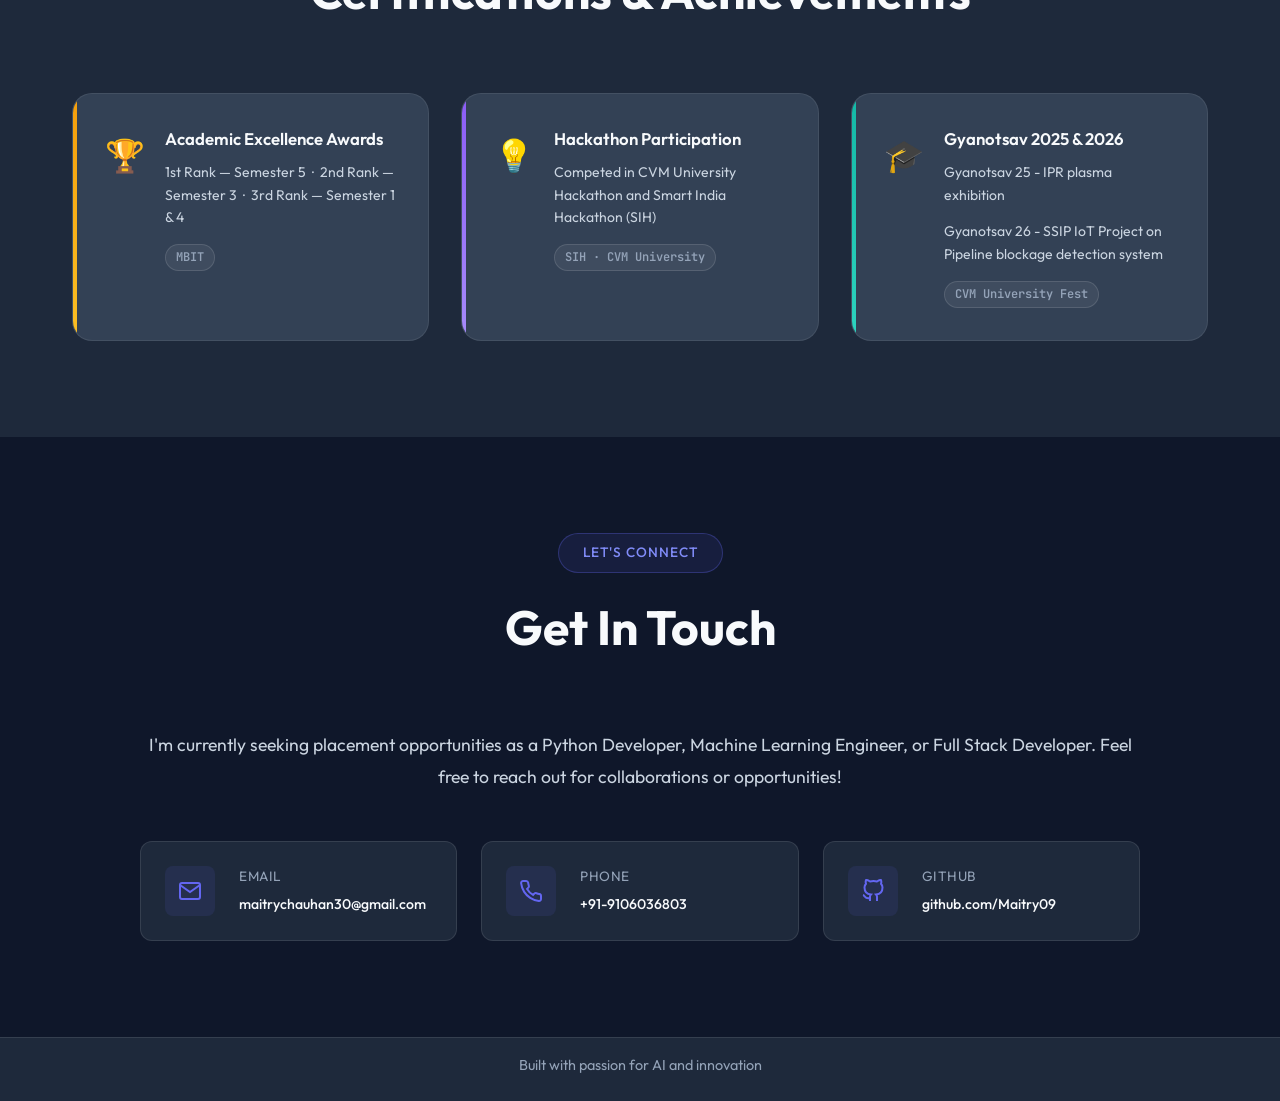
==== commit d2229aac: "Update index.html" ====
--- a/index.html
+++ b/index.html
@@ -132,11 +132,6 @@
                         </div>
                     </div>
                     <div class="project-content">
-                        <div class="project-tags">
-                            <span class="tag">AI/ML</span>
-                            <span class="tag">NLP</span>
-                            <span class="tag">BERT</span>
-                        </div>
                         <h3 class="project-title">MindSense</h3>
                         <p class="project-description">
                             Fine-tuned BERT model for mental health text classification across depression, anxiety, PTSD, and bipolar disorder categories. Includes explainable AI with SHAP for transparent predictions.
@@ -176,11 +171,6 @@
                         </div>
                     </div>
                     <div class="project-content">
-                        <div class="project-tags">
-                            <span class="tag">NLP</span>
-                            <span class="tag">Multilingual</span>
-                            <span class="tag">AI</span>
-                        </div>
                         <h3 class="project-title">VeriLang</h3>
                         <p class="project-description">
                             Multilingual fake news detector using fine-tuned Google MuRIL transformer for Hindi, Gujarati, Marathi, and Telugu. Tackles misinformation in regional Indian languages where data is scarce.
@@ -219,10 +209,6 @@
                         </div>
                     </div>
                     <div class="project-content">
-                        <div class="project-tags">
-                            <span class="tag">Full Stack</span>
-                            <span class="tag">Node.js</span>
-                        </div>
                         <h3 class="project-title">Maa Creation</h3>
                         <p class="project-description">
                             Photography studio site with dynamic portfolio gallery, video reels, and Cloudinary-powered media management. Reduced load time 40% with optimized delivery and automated client inquiry handling.
@@ -260,10 +246,6 @@
                         </div>
                     </div>
                     <div class="project-content">
-                        <div class="project-tags">
-                            <span class="tag">MERN Stack</span>
-                            <span class="tag">JWT</span>
-                        </div>
                         <h3 class="project-title">Medicine Availability Tracker</h3>
                         <p class="project-description">
                             Real-time pharmacy stock finder with role-based auth, location-based medicine search, and pharmacy inventory management. Built on MERN stack with JWT-secured APIs.
@@ -273,6 +255,7 @@
                             <span>Node.js</span>
                             <span>MongoDB</span>
                             <span>JWT</span>
+                            <span>Cloudinary</span>                            
                         </div>
                     </div>
                 </div>
@@ -549,4 +532,4 @@
 
     <script src="cv.js"></script>
 </body>
-</html>+</html>
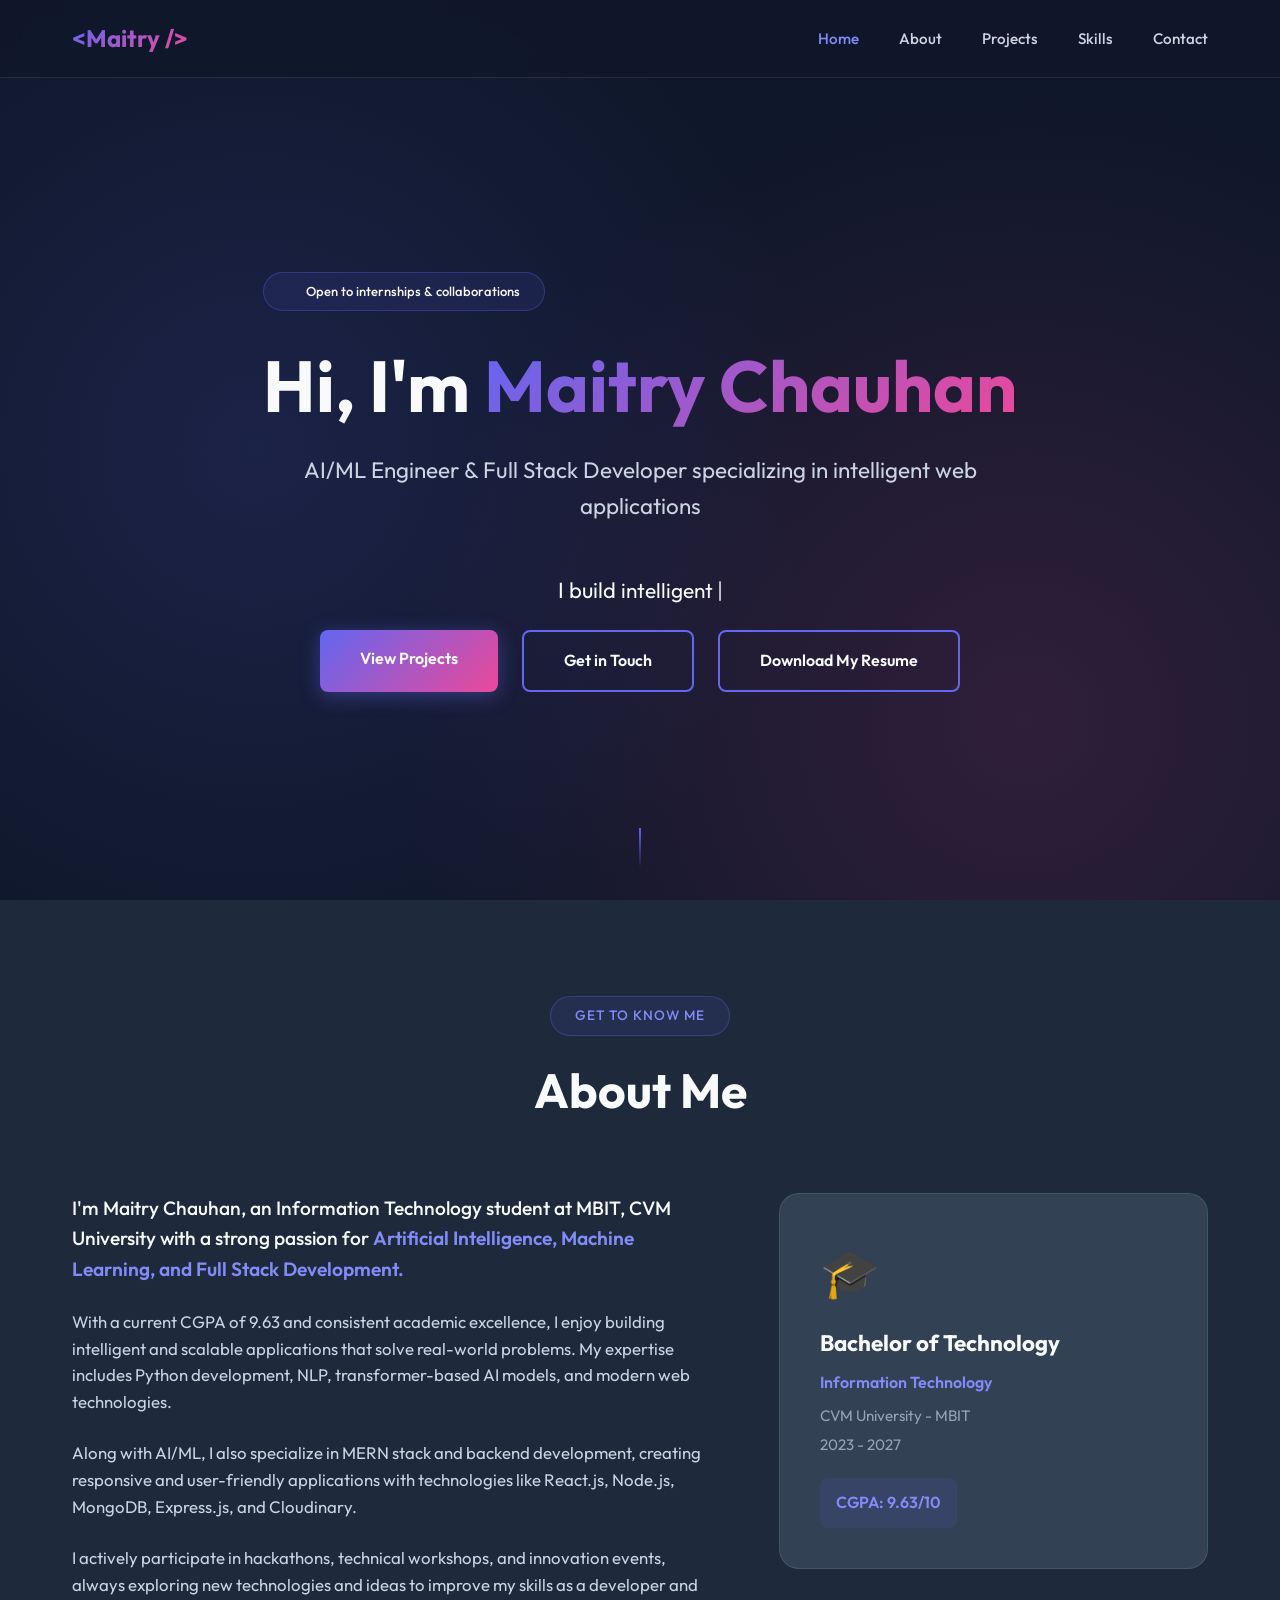
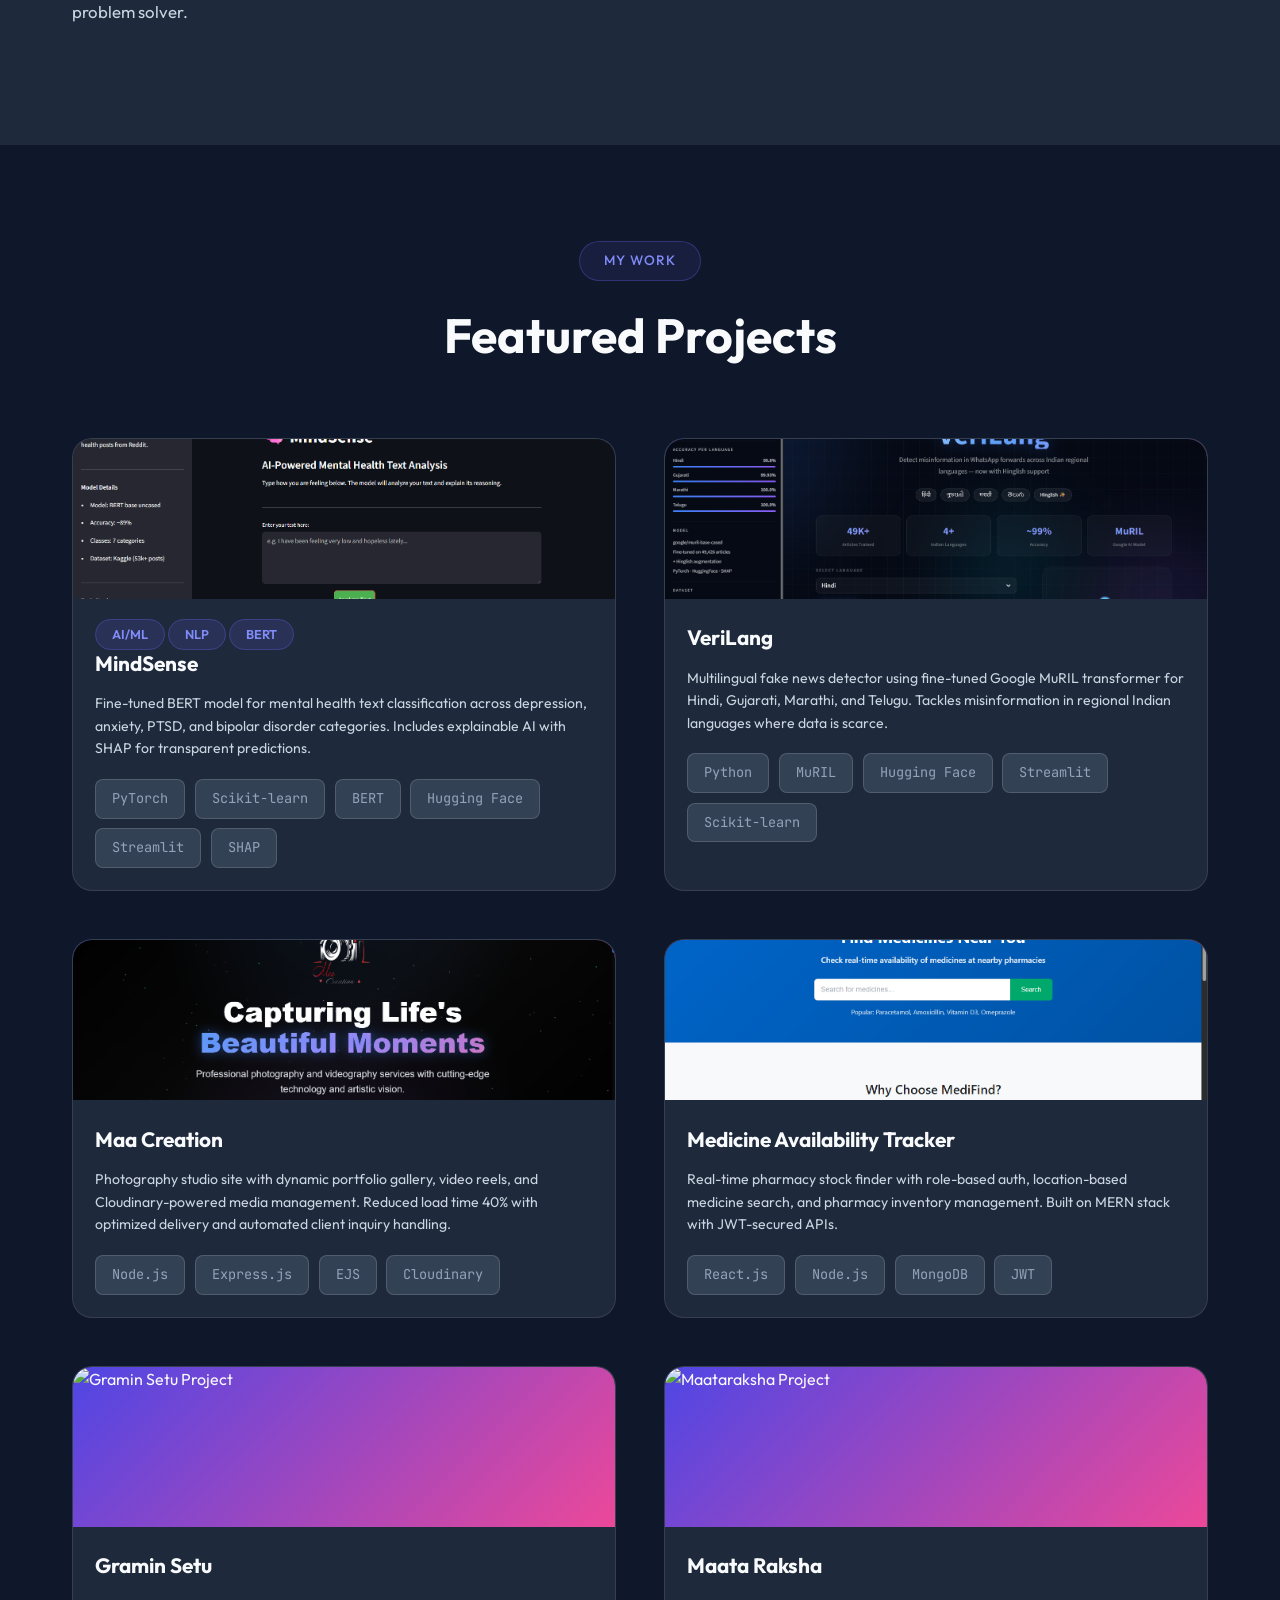
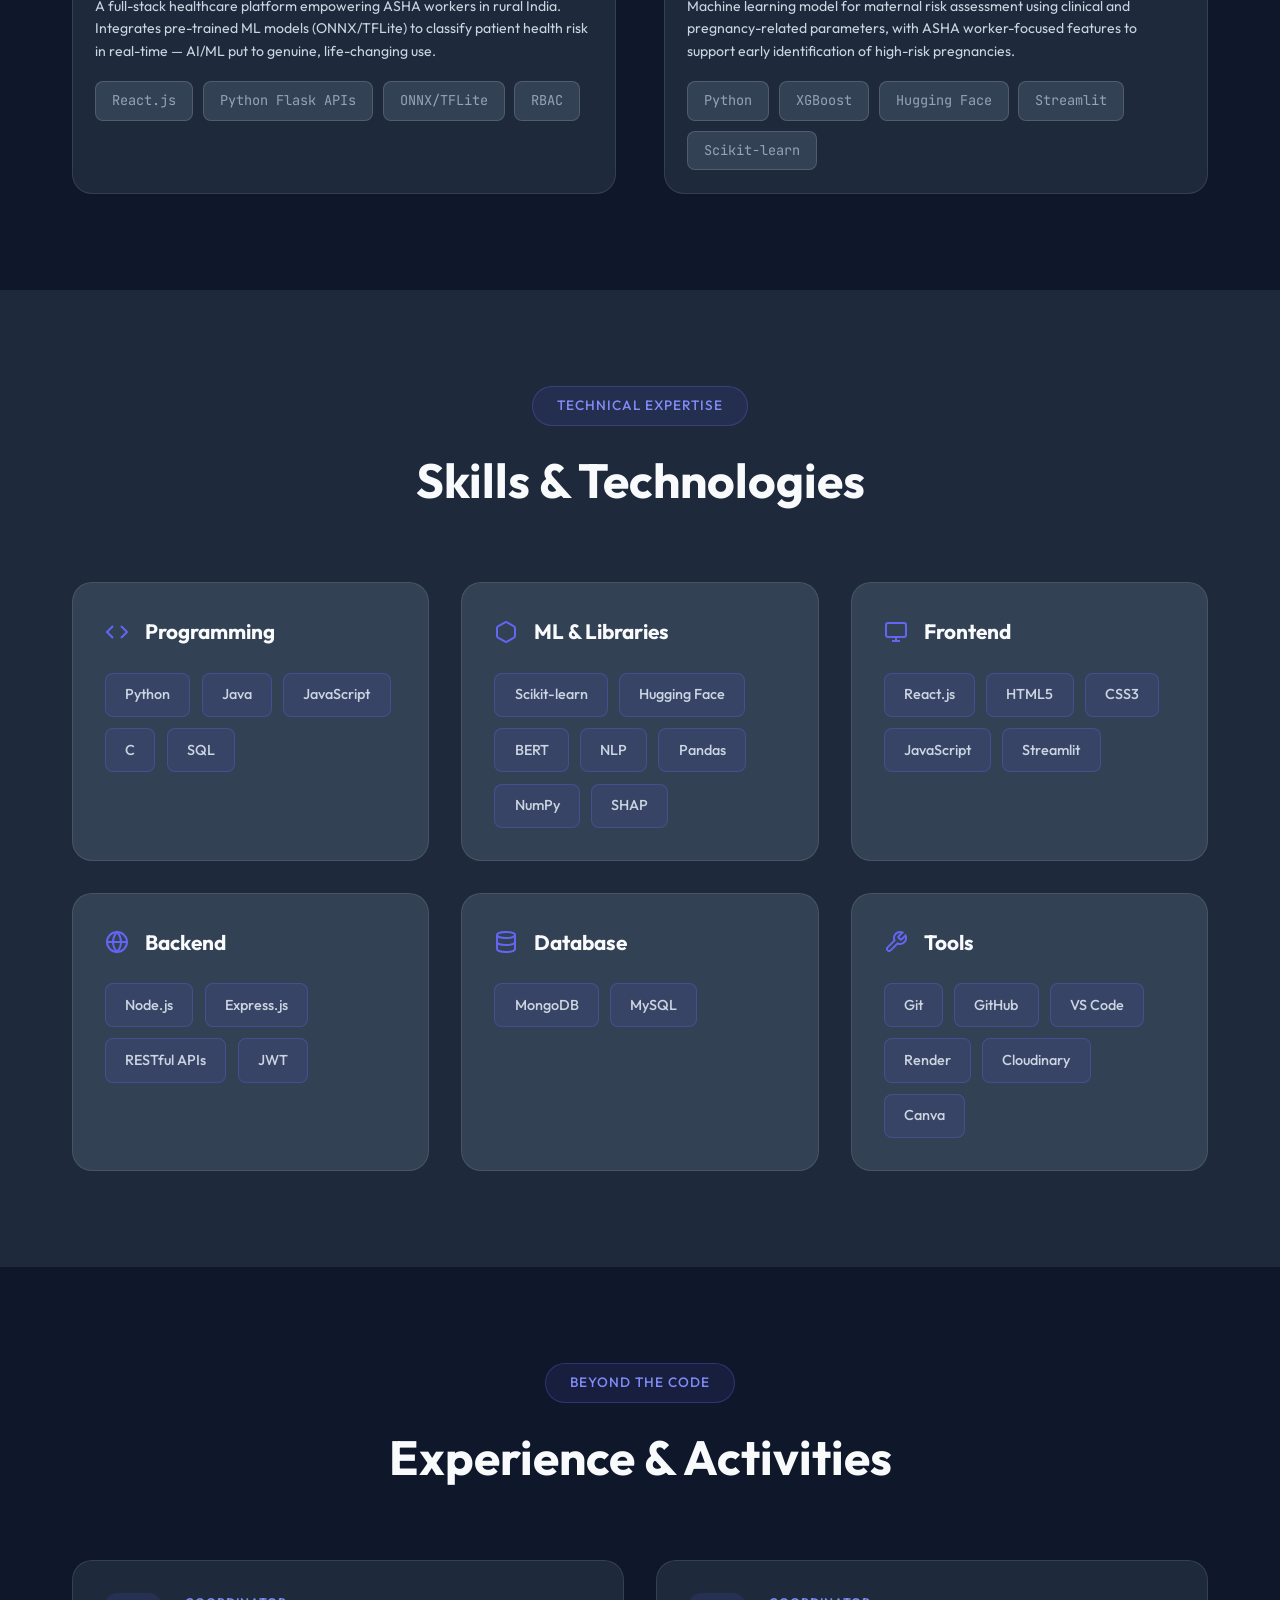
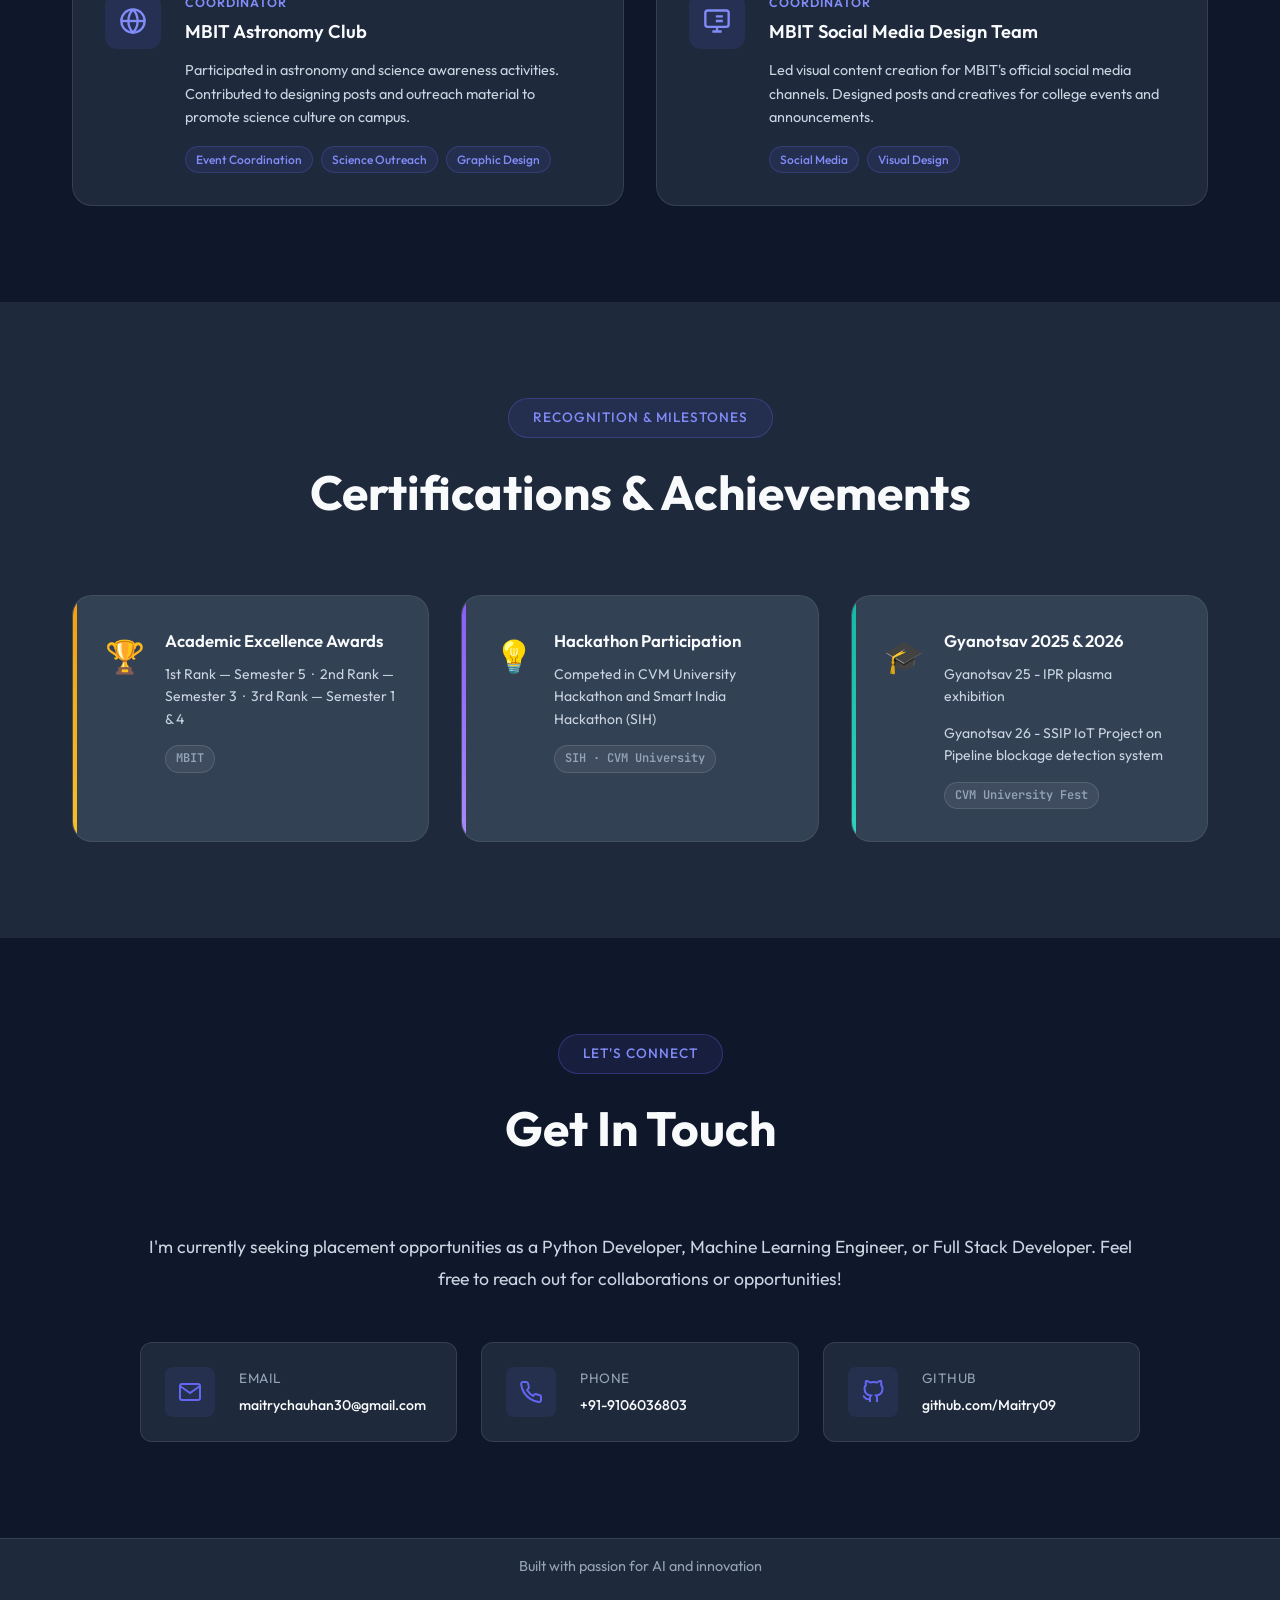
==== commit 3153222c: "Add files via upload" ====
--- a/index.html
+++ b/index.html
@@ -132,6 +132,11 @@
                         </div>
                     </div>
                     <div class="project-content">
+                        <div class="project-tags">
+                            <span class="tag">AI/ML</span>
+                            <span class="tag">NLP</span>
+                            <span class="tag">BERT</span>
+                        </div>
                         <h3 class="project-title">MindSense</h3>
                         <p class="project-description">
                             Fine-tuned BERT model for mental health text classification across depression, anxiety, PTSD, and bipolar disorder categories. Includes explainable AI with SHAP for transparent predictions.
@@ -228,7 +233,7 @@
                         <img src="images/medifind.jpg" alt="MediFind Project">
                         <div class="project-overlay">
                             <div class="project-links">
-                                <a href="#" target="_blank" class="project-link">
+                                <a href="https://medfind-frontend.onrender.com/" target="_blank" class="project-link">
                                     <svg width="18" height="18" viewBox="0 0 24 24" fill="none" stroke="currentColor" stroke-width="2">
                                         <path d="M18 13v6a2 2 0 0 1-2 2H5a2 2 0 0 1-2-2V8a2 2 0 0 1 2-2h6"></path>
                                         <polyline points="15 3 21 3 21 9"></polyline>
@@ -255,10 +260,85 @@
                             <span>Node.js</span>
                             <span>MongoDB</span>
                             <span>JWT</span>
-                            <span>Cloudinary</span>                            
-                        </div>
-                    </div>
-                </div>
+                        </div>
+                    </div>
+                </div>
+
+                <!-- Project 5 -->
+                <div class="project-card">
+                    <div class="project-image">
+                        <img src="images/graminsetu.jpg" alt="Gramin Setu Project">
+                        <div class="project-overlay">
+                            <div class="project-links">
+                                <a href="#" target="_blank" class="project-link">
+                                    <svg width="18" height="18" viewBox="0 0 24 24" fill="none" stroke="currentColor" stroke-width="2">
+                                        <path d="M18 13v6a2 2 0 0 1-2 2H5a2 2 0 0 1-2-2V8a2 2 0 0 1 2-2h6"></path>
+                                        <polyline points="15 3 21 3 21 9"></polyline>
+                                        <line x1="10" y1="14" x2="21" y2="3"></line>
+                                    </svg>
+                                    Live Demo
+                                </a>
+                                <a href="https://github.com/Maitry09/" target="_blank" class="project-link project-link-gh">
+                                    <svg width="18" height="18" viewBox="0 0 24 24" fill="none" stroke="currentColor" stroke-width="2">
+                                        <path d="M9 19c-5 1.5-5-2.5-7-3m14 6v-3.87a3.37 3.37 0 0 0-.94-2.61c3.14-.35 6.44-1.54 6.44-7A5.44 5.44 0 0 0 20 4.77 5.07 5.07 0 0 0 19.91 1S18.73.65 16 2.48a13.38 13.38 0 0 0-7 0C6.27.65 5.09 1 5.09 1A5.07 5.07 0 0 0 5 4.77a5.44 5.44 0 0 0-1.5 3.78c0 5.42 3.3 6.61 6.44 7A3.37 3.37 0 0 0 9 18.13V22"></path>
+                                    </svg>
+                                    GitHub
+                                </a>
+                            </div>
+                        </div>
+                    </div>
+                    <div class="project-content">
+                        <h3 class="project-title">Gramin Setu</h3>
+                        <p class="project-description">
+                            A full-stack healthcare platform empowering ASHA workers in rural India. Integrates pre-trained ML models (ONNX/TFLite) to classify patient health risk in real-time — AI/ML put to genuine, life-changing use.
+                        </p>
+                        <div class="project-tech">
+                            <span>React.js</span>
+                            <span>Python Flask APIs</span>
+                            <span>ONNX/TFLite</span>
+                            <span>RBAC</span>
+                        </div>
+                    </div>
+                </div>
+
+                <!-- Project 6 -->
+                <div class="project-card">
+                    <div class="project-image">
+                        <img src="images/maataraksha.jpg" alt="Maataraksha Project">
+                        <div class="project-overlay">
+                            <div class="project-links">
+                                <a href="https://maataraksha.streamlit.app" target="_blank" class="project-link">
+                                    <svg width="18" height="18" viewBox="0 0 24 24" fill="none" stroke="currentColor" stroke-width="2">
+                                        <path d="M18 13v6a2 2 0 0 1-2 2H5a2 2 0 0 1-2-2V8a2 2 0 0 1 2-2h6"></path>
+                                        <polyline points="15 3 21 3 21 9"></polyline>
+                                        <line x1="10" y1="14" x2="21" y2="3"></line>
+                                    </svg>
+                                    Live Demo
+                                </a>
+                                <a href="https://github.com/Maitry09/maata-raksha" target="_blank" class="project-link project-link-gh">
+                                    <svg width="18" height="18" viewBox="0 0 24 24" fill="none" stroke="currentColor" stroke-width="2">
+                                        <path d="M9 19c-5 1.5-5-2.5-7-3m14 6v-3.87a3.37 3.37 0 0 0-.94-2.61c3.14-.35 6.44-1.54 6.44-7A5.44 5.44 0 0 0 20 4.77 5.07 5.07 0 0 0 19.91 1S18.73.65 16 2.48a13.38 13.38 0 0 0-7 0C6.27.65 5.09 1 5.09 1A5.07 5.07 0 0 0 5 4.77a5.44 5.44 0 0 0-1.5 3.78c0 5.42 3.3 6.61 6.44 7A3.37 3.37 0 0 0 9 18.13V22"></path>
+                                    </svg>
+                                    GitHub
+                                </a>
+                            </div>
+                        </div>
+                    </div>
+                    <div class="project-content">
+                        <h3 class="project-title">Maata Raksha</h3>
+                        <p class="project-description">
+                            Machine learning model for maternal risk assessment using clinical and pregnancy-related parameters, with ASHA worker-focused features to support early identification of high-risk pregnancies.
+                        </p>
+                        <div class="project-tech">
+                            <span>Python</span>
+                            <span>XGBoost</span>
+                            <span>Hugging Face</span>
+                            <span>Streamlit</span>
+                            <span>Scikit-learn</span>
+                        </div>
+                    </div>
+                </div>
+
             </div>
         </div>
     </section>
@@ -532,4 +612,4 @@
 
     <script src="cv.js"></script>
 </body>
-</html>
+</html>
--- a/cv.css
+++ b/cv.css
@@ -579,13 +579,6 @@
     z-index: 2;
 }
 
-.project-tags {
-    display: flex;
-    flex-wrap: wrap;
-    gap: 0.6rem;
-    margin-bottom: 1.2rem;
-}
-
 .tag {
     padding: 0.4rem 1rem;
     background: rgba(99, 102, 241, 0.15);
@@ -1503,13 +1496,6 @@
     z-index: 2;
 }
 
-.project-tags {
-    display: flex;
-    flex-wrap: wrap;
-    gap: 0.6rem;
-    margin-bottom: 1.2rem;
-}
-
 .tag {
     padding: 0.4rem 1rem;
     background: rgba(99, 102, 241, 0.15);
